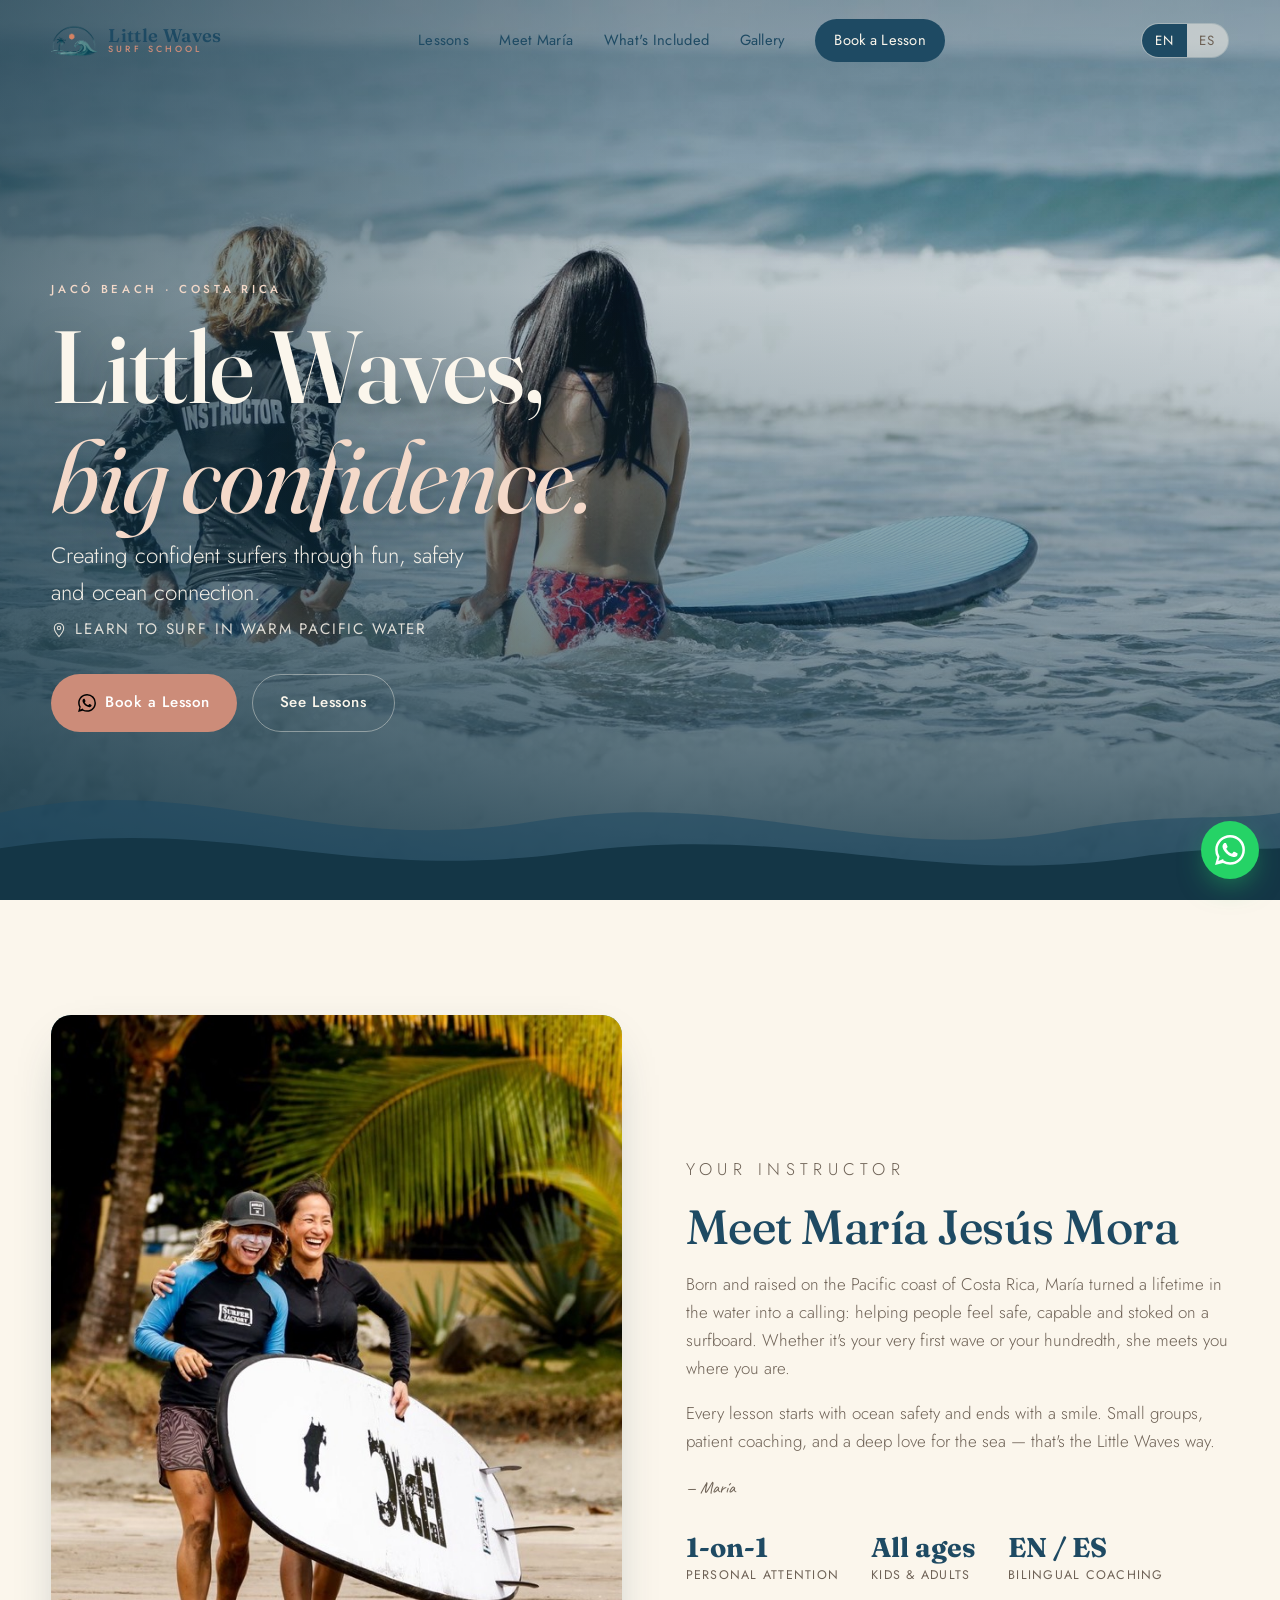
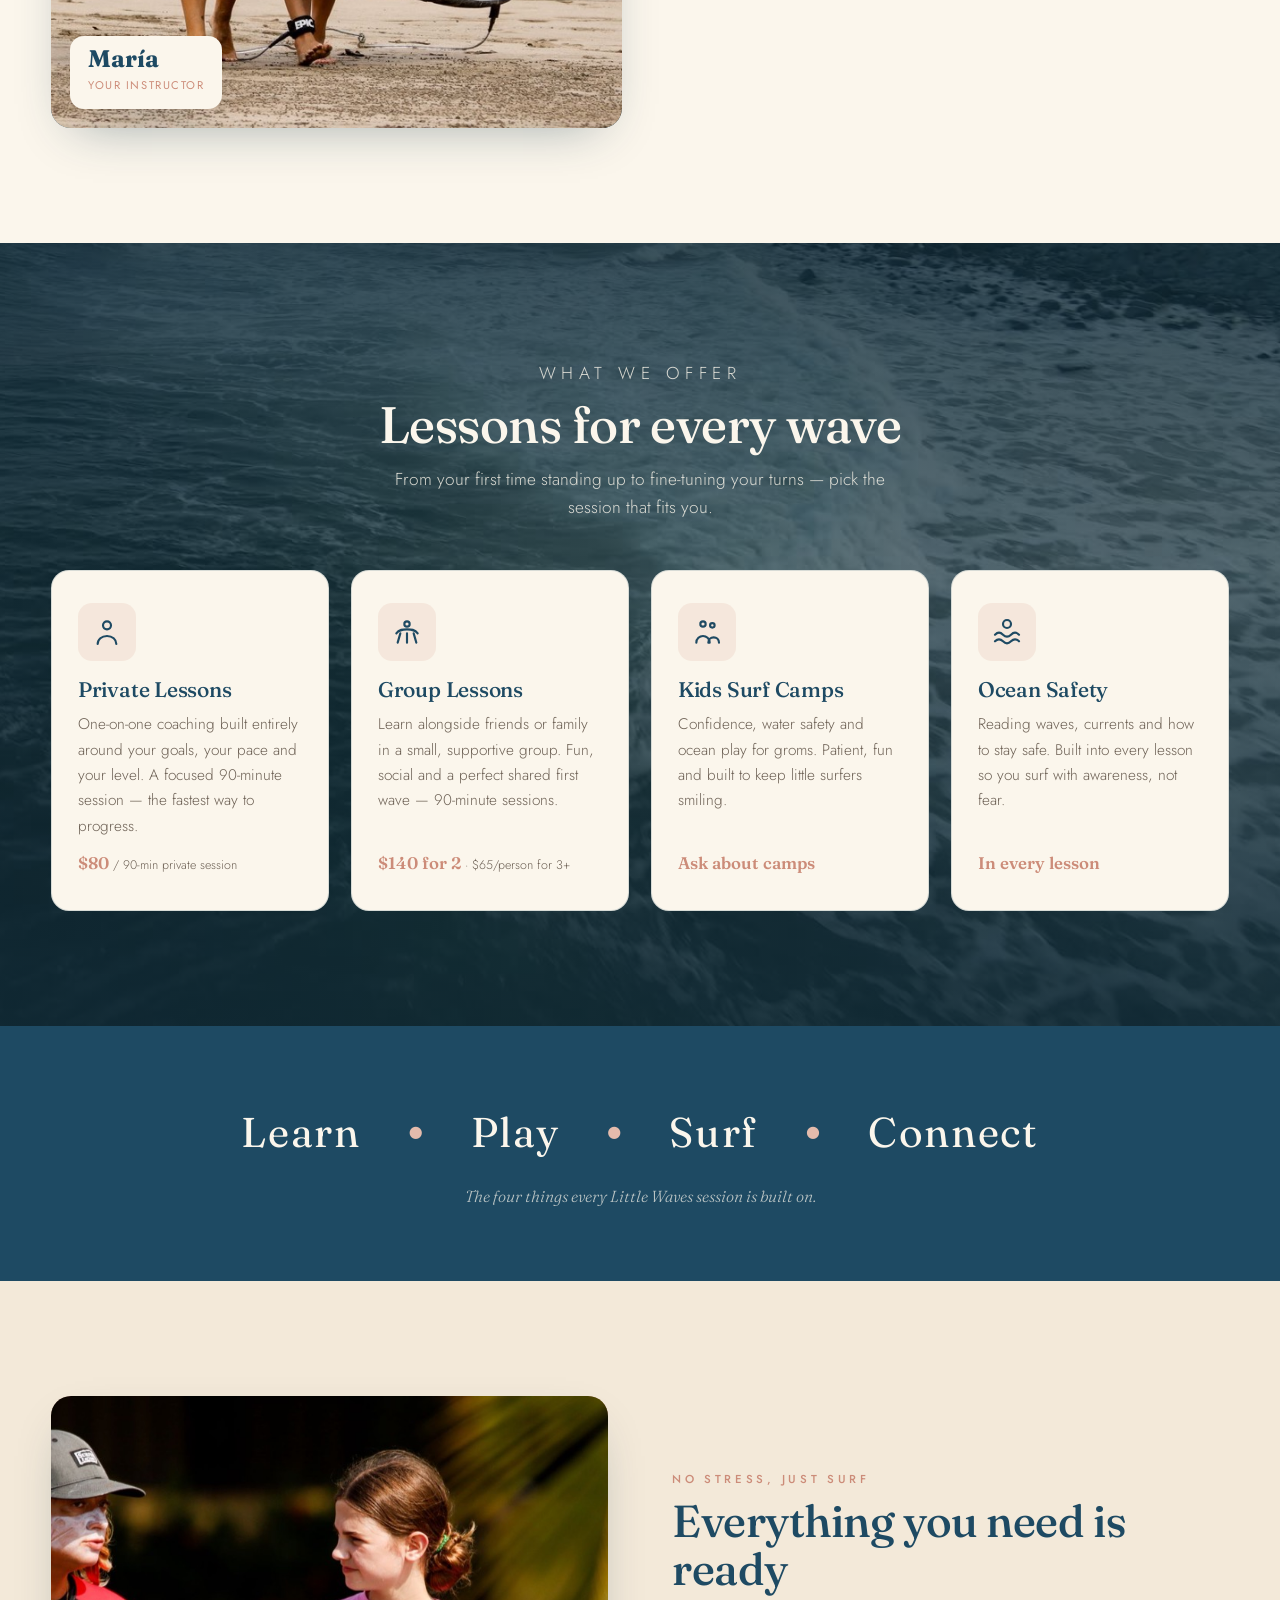
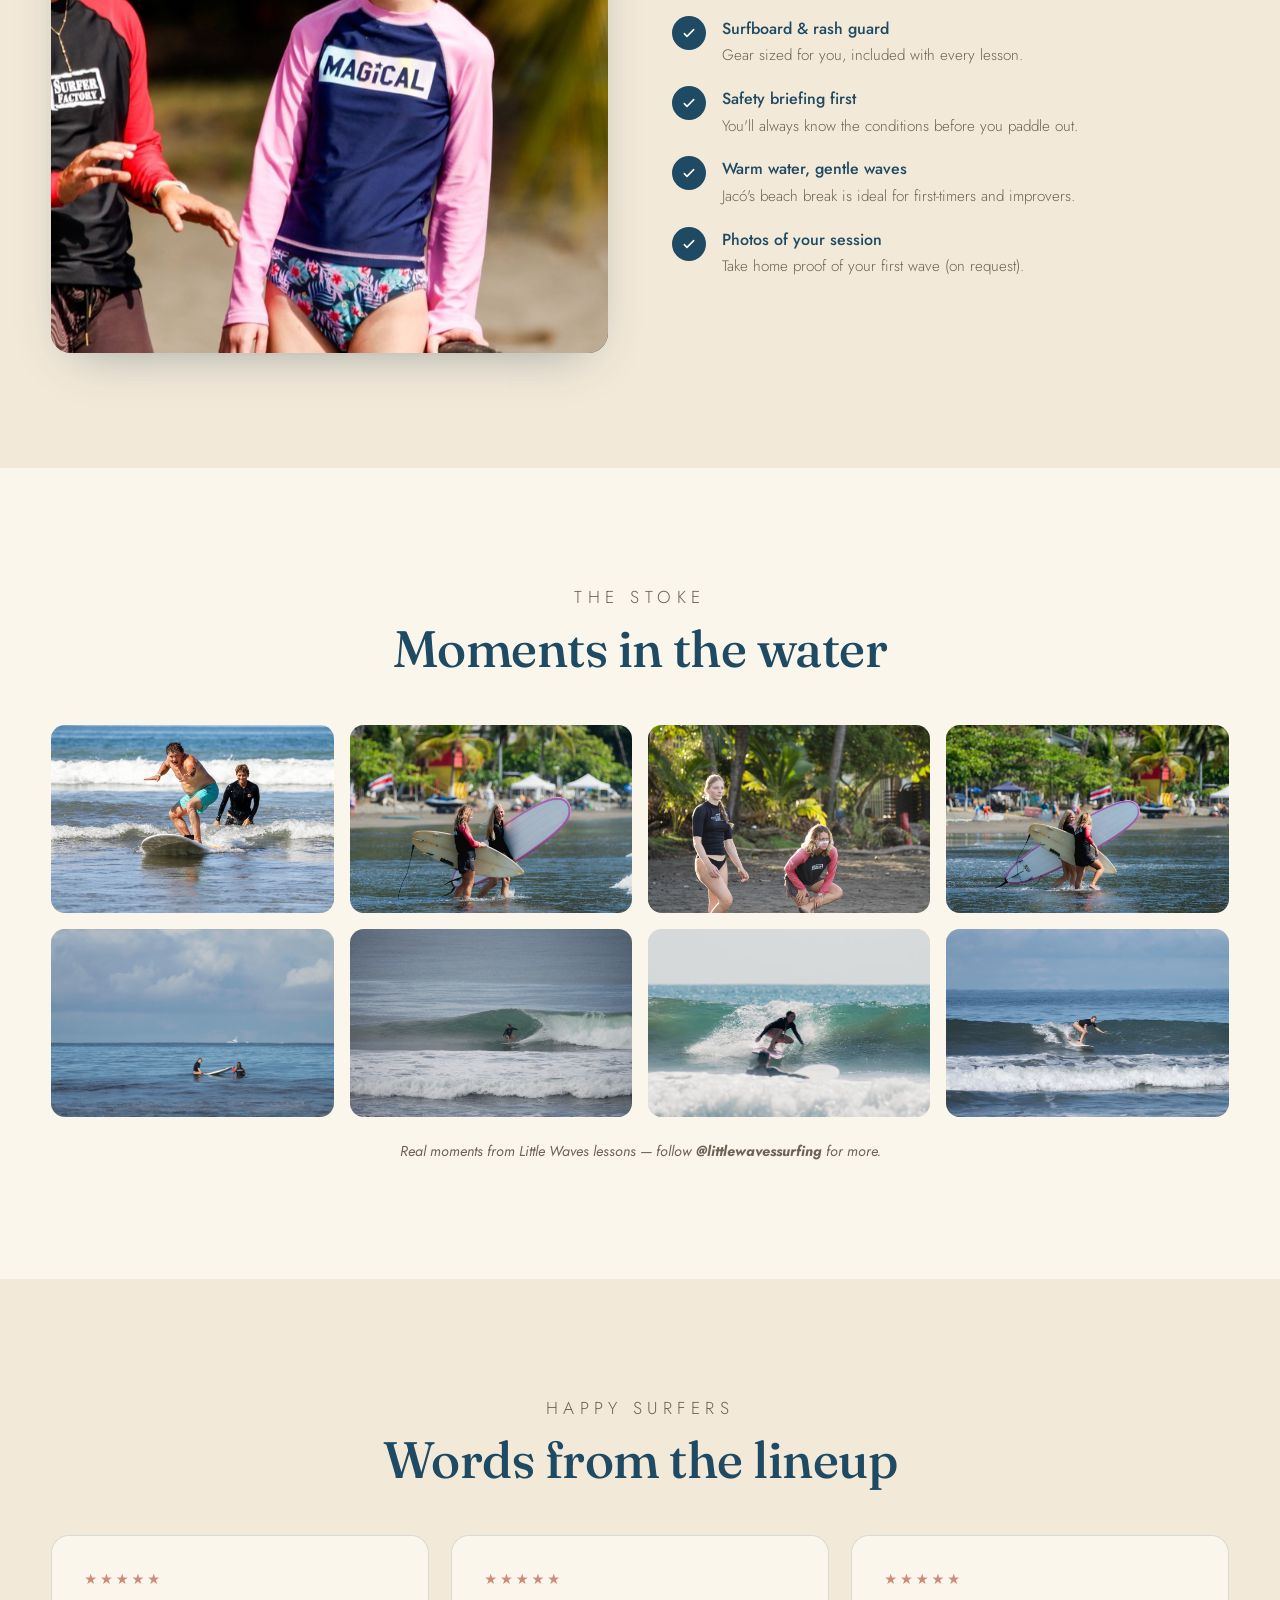
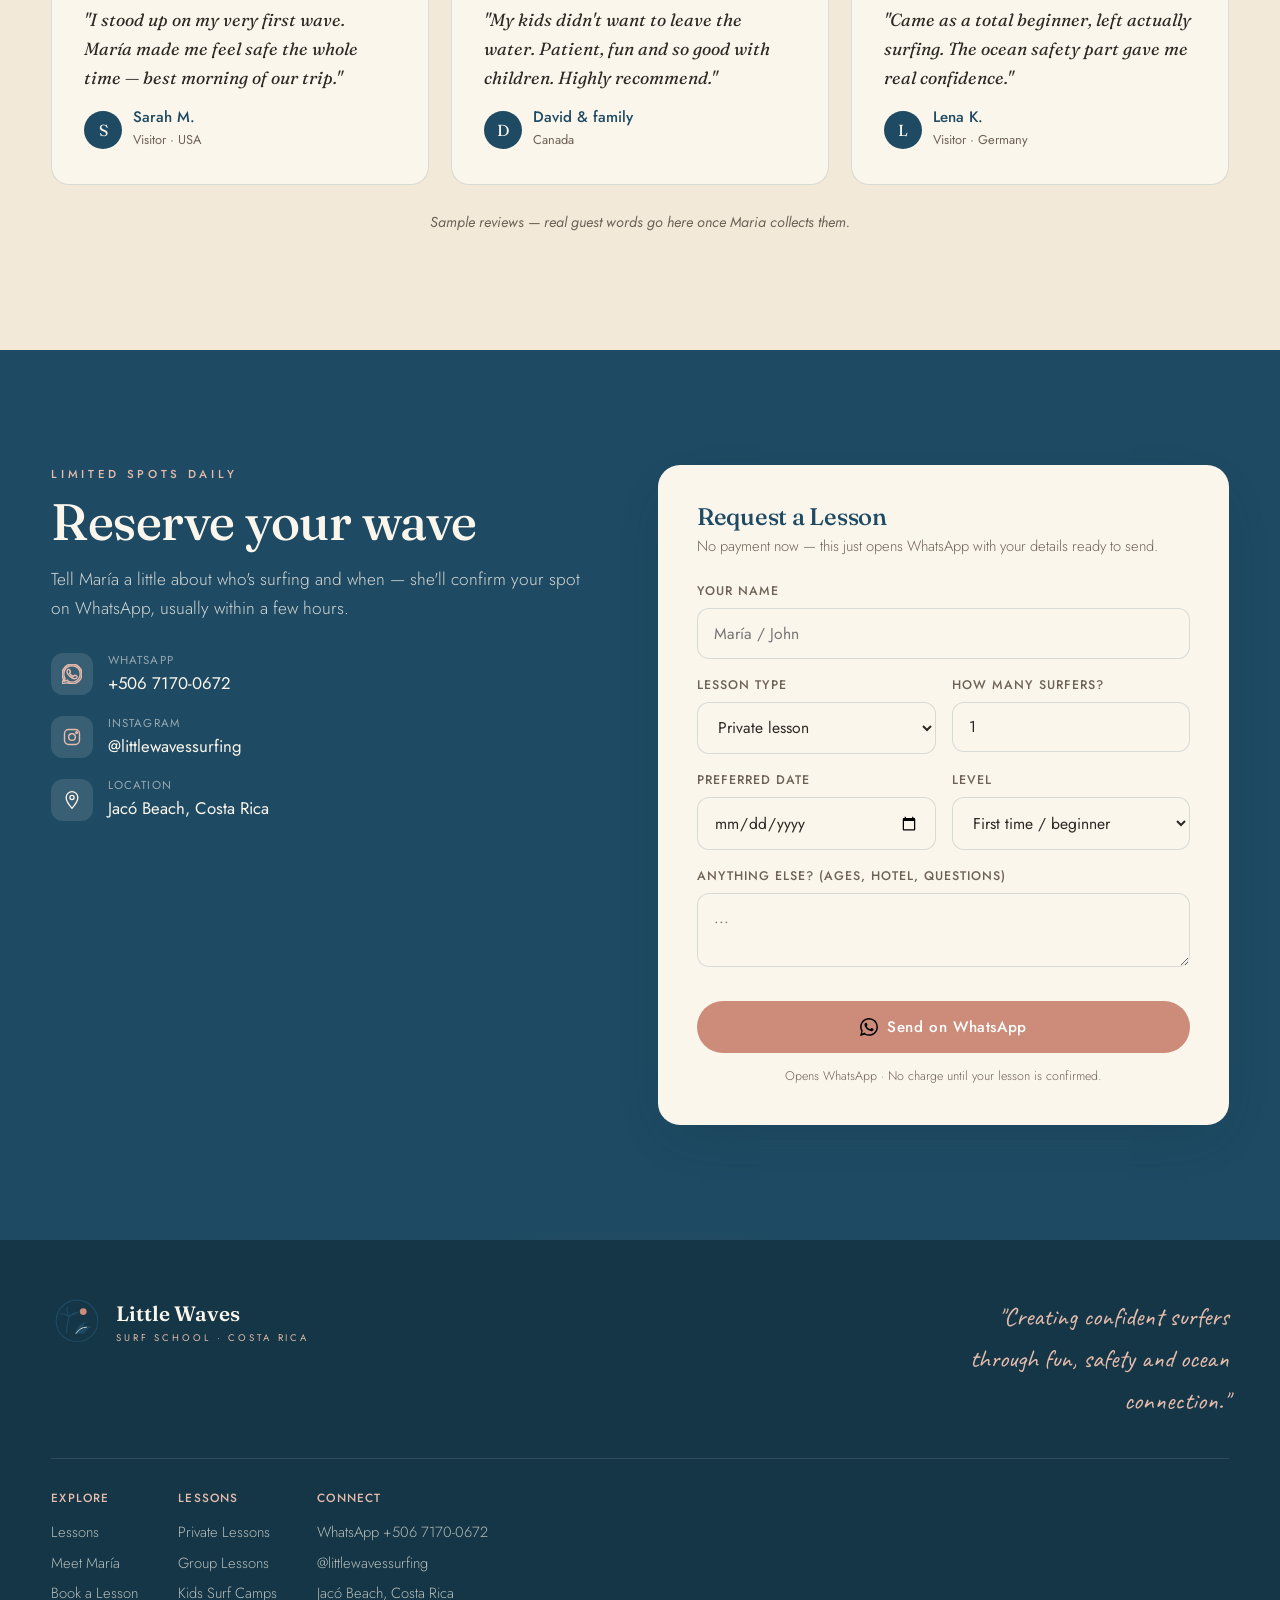
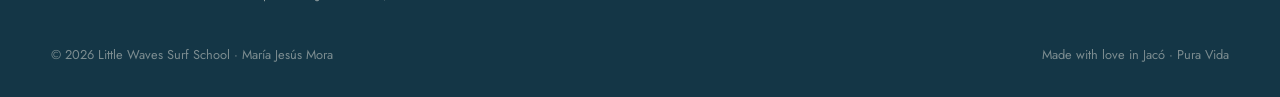
==== index.html @ 7f0652aa "Little Waves Surf School — bilingual site Single-page EN/ES site for Maria's surf school in Jaco Bea" ====
<!DOCTYPE html>
<html lang="en">
<head>
<meta charset="UTF-8" />
<meta name="viewport" content="width=device-width, initial-scale=1.0" />
<title>Little Waves Surf School — Jacó Beach, Costa Rica</title>
<link rel="icon" type="image/png" href="img/logo-mark-180.png" />
<link rel="apple-touch-icon" href="img/logo-mark-180.png" />
<meta name="description" content="Learn to surf in Jacó Beach, Costa Rica with Little Waves Surf School. Private lessons, group lessons and kids surf camps with instructor María Jesús Mora. Creating confident surfers through fun, safety and ocean connection." />
<meta property="og:title" content="Little Waves Surf School — Jacó Beach, Costa Rica" />
<meta property="og:description" content="Private lessons, group lessons & kids surf camps in Jacó Beach. Book your surf lesson with María." />
<meta property="og:type" content="website" />
<link rel="preconnect" href="https://fonts.googleapis.com" />
<link rel="preconnect" href="https://fonts.gstatic.com" crossorigin />
<link href="https://fonts.googleapis.com/css2?family=Fraunces:ital,opsz,wght@0,9..144,400;0,9..144,500;0,9..144,600;1,9..144,400&family=Jost:wght@300;400;500;600&family=Caveat:wght@500;600&display=swap" rel="stylesheet" />
<style>
  :root{
    --cream:#FBF6EC;
    --cream-2:#F3E9D9;
    --cream-3:#EADFCB;
    --navy:#1E4A63;
    --navy-deep:#143646;
    --rose:#CC8C79;
    --rose-soft:#E4BBAC;
    --ink:#2C2925;
    --muted:#6E6256;
    --line:rgba(30,74,99,.16);
    --shadow:0 18px 50px -24px rgba(20,54,70,.45);
    --serif:"Fraunces",Georgia,serif;
    --sans:"Jost",system-ui,sans-serif;
    --script:"Caveat",cursive;
  }
  *{box-sizing:border-box;margin:0;padding:0}
  html{scroll-behavior:smooth}
  body{
    font-family:var(--sans);
    color:var(--ink);
    background:var(--cream);
    line-height:1.65;
    -webkit-font-smoothing:antialiased;
    overflow-x:hidden;
  }
  h1,h2,h3{font-family:var(--serif);font-weight:500;line-height:1.08;letter-spacing:-.01em}
  a{color:inherit;text-decoration:none}
  img{max-width:100%;display:block}
  .wrap{width:min(1180px,92vw);margin-inline:auto}
  .script{font-family:var(--script);color:var(--rose);font-size:1.4em;line-height:1}
  .eyebrow{
    font-family:var(--sans);font-weight:500;letter-spacing:.32em;text-transform:uppercase;
    font-size:.72rem;color:var(--rose);
  }

  /* ---------- Buttons ---------- */
  .btn{
    display:inline-flex;align-items:center;gap:.55rem;
    font-family:var(--sans);font-weight:500;letter-spacing:.04em;
    padding:.95rem 1.7rem;border-radius:999px;font-size:.95rem;
    transition:transform .25s ease, box-shadow .25s ease, background .25s ease;
    cursor:pointer;border:none;white-space:nowrap;
  }
  .btn-primary{background:var(--navy);color:var(--cream)}
  .btn-primary:hover{transform:translateY(-2px);box-shadow:var(--shadow);background:var(--navy-deep)}
  .btn-rose{background:var(--rose);color:#fff}
  .btn-rose:hover{transform:translateY(-2px);box-shadow:var(--shadow)}
  .btn-ghost{background:transparent;color:var(--navy);border:1.5px solid var(--line)}
  .btn-ghost:hover{border-color:var(--navy);background:rgba(30,74,99,.05)}
  .btn svg{width:18px;height:18px}

  /* ---------- Nav ---------- */
  header.nav{
    position:fixed;inset:0 0 auto 0;z-index:60;
    transition:background .3s ease, box-shadow .3s ease, padding .3s ease;
    padding:1.1rem 0;
  }
  header.nav.scrolled{
    background:rgba(251,246,236,.92);backdrop-filter:blur(12px);
    box-shadow:0 1px 0 var(--line);padding:.65rem 0;
  }
  .nav-inner{display:flex;align-items:center;justify-content:space-between;gap:1.5rem}
  .brand{display:flex;align-items:center;gap:.7rem}
  .brand .logo{width:46px;height:46px;flex:none;object-fit:contain}
  .brand-text{display:flex;flex-direction:column;line-height:1}
  .brand-text .a{font-family:var(--serif);font-weight:600;font-size:1.15rem;letter-spacing:.02em;color:var(--navy)}
  .brand-text .b{font-family:var(--sans);font-weight:500;letter-spacing:.34em;text-transform:uppercase;font-size:.56rem;color:var(--rose)}
  .nav.scrolled .brand-text .a,.nav.scrolled .nav-links a{color:var(--navy)}
  .nav-links{display:flex;align-items:center;gap:1.9rem}
  .nav-links a{font-weight:400;font-size:.92rem;letter-spacing:.02em;color:var(--navy);position:relative;transition:color .2s}
  .nav-links a::after{content:"";position:absolute;left:0;bottom:-5px;height:1.5px;width:0;background:var(--rose);transition:width .25s}
  .nav-links a:hover::after{width:100%}
  .nav-links a.btn-primary,.nav.scrolled .nav-links a.btn-primary{color:var(--cream)}
  .nav-links a.btn::after{display:none}
  .nav-right{display:flex;align-items:center;gap:1rem}
  .lang{
    display:flex;border:1.5px solid var(--line);border-radius:999px;overflow:hidden;font-size:.78rem;
    font-weight:500;background:rgba(251,246,236,.5);
  }
  .lang button{border:none;background:transparent;padding:.42rem .8rem;cursor:pointer;color:var(--muted);font-family:var(--sans);letter-spacing:.06em;transition:.2s}
  .lang button.active{background:var(--navy);color:var(--cream)}
  .burger{display:none;flex-direction:column;gap:5px;background:none;border:none;cursor:pointer;padding:.4rem}
  .burger span{width:24px;height:2px;background:var(--navy);border-radius:2px;transition:.3s}

  /* ---------- Hero ---------- */
  .hero{position:relative;min-height:100svh;display:flex;align-items:center;overflow:hidden;isolation:isolate}
  .hero-bg{position:absolute;inset:0;z-index:-2}
  .hero-bg .sky{position:absolute;inset:0;background:
      radial-gradient(120% 80% at 75% 8%, #F4D9C9 0%, rgba(244,217,201,0) 42%),
      linear-gradient(178deg,#bfe0e6 0%,#7fb8c4 34%,#3e7e94 64%,#1e4a63 100%);}
  .hero-bg .sun{position:absolute;top:14%;right:18%;width:120px;height:120px;border-radius:50%;
      background:radial-gradient(circle,#F6E2C8 0%,#EBC6A0 55%,rgba(235,198,160,0) 72%);filter:blur(2px)}
  .hero-waves{position:absolute;left:0;right:0;bottom:-2px;z-index:-1}
  .hero-waves svg{width:100%;height:auto;display:block}
  .hero-grain{position:absolute;inset:0;z-index:-1;opacity:.5;mix-blend-mode:soft-light;
      background-image:url("data:image/svg+xml,%3Csvg xmlns='http://www.w3.org/2000/svg' width='160' height='160'%3E%3Cfilter id='n'%3E%3CfeTurbulence type='fractalNoise' baseFrequency='.8' numOctaves='2'/%3E%3C/filter%3E%3Crect width='100%25' height='100%25' filter='url(%23n)'/%3E%3C/svg%3E");}
  .hero-photo{position:absolute;inset:0;width:100%;height:100%;object-fit:cover;object-position:center 40%}
  .hero-overlay{position:absolute;inset:0;background:
      linear-gradient(180deg,rgba(20,54,70,.42) 0%,rgba(20,54,70,.18) 32%,rgba(20,54,70,.5) 72%,rgba(20,54,70,.86) 100%),
      linear-gradient(90deg,rgba(20,54,70,.62) 0%,rgba(20,54,70,.12) 52%,rgba(20,54,70,0) 100%);}
  .about-photo img,.incl-photo img{position:absolute;inset:0;width:100%;height:100%;object-fit:cover}
  .about-photo img{object-position:center 28%}
  .gal-grid .tile img{position:absolute;inset:0;width:100%;height:100%;object-fit:cover}
  .hero-inner{padding-top:7rem}
  .hero .eyebrow{color:#F4D9C9}
  .hero h1{
    color:var(--cream);font-size:clamp(3rem,8.5vw,6.4rem);margin:.7rem 0 .3rem;font-weight:500;
    text-shadow:0 14px 40px rgba(10,30,40,.35);
  }
  .hero h1 .light{font-style:italic;font-weight:400;color:#F4D9C9}
  .hero .tagline{
    color:rgba(251,246,236,.95);font-size:clamp(1.05rem,2.2vw,1.4rem);max-width:34ch;
    font-weight:300;margin-bottom:.4rem;
  }
  .hero .loc{display:flex;align-items:center;gap:.5rem;color:rgba(251,246,236,.85);font-size:.95rem;letter-spacing:.12em;text-transform:uppercase;margin-bottom:2rem;font-weight:400}
  .hero .loc svg{width:16px;height:16px}
  .hero-cta{display:flex;flex-wrap:wrap;gap:.9rem}
  .hero .btn-ghost{color:var(--cream);border-color:rgba(251,246,236,.4)}
  .hero .btn-ghost:hover{border-color:var(--cream);background:rgba(251,246,236,.12)}

  /* ---------- Section frame ---------- */
  section{position:relative}
  .sec{padding:clamp(4.5rem,9vw,7.5rem) 0}
  .sec-head{max-width:60ch;margin-bottom:3rem}
  .sec-head.center{margin-inline:auto;text-align:center}
  .sec-head h2{font-size:clamp(2rem,4.6vw,3.2rem);margin:.6rem 0 .8rem;color:var(--navy)}
  .sec-head p{color:var(--muted);font-size:1.08rem;font-weight:300;max-width:52ch}
  .sec-head.center p{margin-inline:auto}

  /* ---------- About ---------- */
  .about{background:var(--cream)}
  .about-grid{display:grid;grid-template-columns:1.05fr 1fr;gap:clamp(2rem,5vw,4.5rem);align-items:center}
  .about-photo{
    position:relative;aspect-ratio:4/5;border-radius:20px;overflow:hidden;box-shadow:var(--shadow);
    background:linear-gradient(160deg,#7fb8c4,#1e4a63);
  }
  .about-photo .ph{position:absolute;inset:0;display:flex;flex-direction:column;align-items:center;justify-content:center;gap:.6rem;color:rgba(251,246,236,.85);text-align:center;padding:2rem}
  .about-photo .ph svg{width:54px;height:54px;opacity:.85}
  .about-photo .ph span{font-size:.82rem;letter-spacing:.1em;text-transform:uppercase}
  .about-photo .badge{
    position:absolute;left:1.2rem;bottom:1.2rem;background:var(--cream);color:var(--navy);
    border-radius:14px;padding:.7rem 1.1rem;box-shadow:var(--shadow);
  }
  .about-photo .badge b{font-family:var(--serif);font-size:1.5rem;display:block;line-height:1}
  .about-photo .badge small{font-size:.7rem;letter-spacing:.14em;text-transform:uppercase;color:var(--rose)}
  .about-body h2{font-size:clamp(2rem,4.6vw,3rem);color:var(--navy);margin:.5rem 0 1.1rem}
  .about-body p{color:var(--muted);margin-bottom:1.1rem;font-weight:300;font-size:1.06rem}
  .about-sign{font-family:var(--script);font-size:2rem;color:var(--rose);margin-top:.4rem}
  .about-meta{display:flex;gap:2rem;margin-top:2rem;flex-wrap:wrap}
  .about-meta div b{font-family:var(--serif);font-size:1.7rem;color:var(--navy);display:block;line-height:1}
  .about-meta div span{font-size:.78rem;letter-spacing:.1em;text-transform:uppercase;color:var(--muted)}

  /* ---------- Lessons ---------- */
  .lessons{position:relative;overflow:hidden;background:var(--navy-deep)}
  .lessons-video{position:absolute;inset:0;width:100%;height:100%;object-fit:cover;z-index:0}
  .lessons-overlay{position:absolute;inset:0;z-index:1;background:linear-gradient(180deg,rgba(16,42,55,.74) 0%,rgba(16,42,55,.55) 42%,rgba(16,42,55,.82) 100%)}
  .lessons .wrap{position:relative;z-index:2}
  .lessons .sec-head h2{color:var(--cream)}
  .lessons .sec-head p{color:rgba(251,246,236,.82)}
  .lessons .eyebrow{color:var(--rose-soft)}
  @media (prefers-reduced-motion: reduce){.lessons-video{display:none}}
  .cards{display:grid;grid-template-columns:repeat(4,1fr);gap:1.4rem}
  .card{
    background:var(--cream);border:1px solid var(--line);border-radius:18px;padding:2rem 1.6rem;
    display:flex;flex-direction:column;gap:.7rem;transition:transform .3s ease, box-shadow .3s ease, border-color .3s ease;
  }
  .card:hover{transform:translateY(-6px);box-shadow:var(--shadow);border-color:transparent}
  .card .ic{width:58px;height:58px;border-radius:14px;display:flex;align-items:center;justify-content:center;background:rgba(204,140,121,.14);margin-bottom:.4rem}
  .card .ic svg{width:32px;height:32px;stroke:var(--navy);fill:none;stroke-width:1.6;stroke-linecap:round;stroke-linejoin:round}
  .card h3{font-size:1.32rem;color:var(--navy)}
  .card p{color:var(--muted);font-size:.96rem;font-weight:300;flex:1}
  .card .price{font-family:var(--serif);color:var(--rose);font-size:1.05rem;font-weight:600}
  .card .price small{color:var(--muted);font-family:var(--sans);font-weight:300;font-size:.78rem}

  /* ---------- Values band ---------- */
  .values{background:var(--navy);color:var(--cream);text-align:center;padding:clamp(3rem,6vw,4.5rem) 0}
  .values .row{display:flex;align-items:center;justify-content:center;gap:clamp(1rem,4vw,3rem);flex-wrap:wrap}
  .values .row span{font-family:var(--serif);font-size:clamp(1.6rem,4vw,2.6rem);letter-spacing:.04em}
  .values .row b{color:var(--rose-soft);font-size:1rem}
  .values p{margin-top:1rem;color:rgba(251,246,236,.7);font-weight:300;font-style:italic;font-family:var(--serif)}

  /* ---------- Included ---------- */
  .included{background:var(--cream-2)}
  .incl-grid{display:grid;grid-template-columns:1fr 1fr;gap:clamp(2rem,5vw,4rem);align-items:center}
  .incl-list{list-style:none;display:grid;gap:1.1rem}
  .incl-list li{display:flex;gap:1rem;align-items:flex-start}
  .incl-list .tick{flex:none;width:34px;height:34px;border-radius:50%;background:var(--navy);display:flex;align-items:center;justify-content:center}
  .incl-list .tick svg{width:16px;height:16px;stroke:var(--cream);stroke-width:2.4;fill:none;stroke-linecap:round;stroke-linejoin:round}
  .incl-list b{color:var(--navy);font-weight:500;display:block}
  .incl-list span{color:var(--muted);font-size:.95rem;font-weight:300}
  .incl-photo{aspect-ratio:1/1;border-radius:20px;overflow:hidden;box-shadow:var(--shadow);
      background:linear-gradient(150deg,#E4BBAC,#CC8C79 60%,#1e4a63);position:relative}
  .incl-photo .ph{position:absolute;inset:0;display:flex;flex-direction:column;align-items:center;justify-content:center;gap:.5rem;color:rgba(255,255,255,.9);text-align:center;padding:2rem}
  .incl-photo .ph svg{width:48px;height:48px}
  .incl-photo .ph span{font-size:.8rem;letter-spacing:.1em;text-transform:uppercase}

  /* ---------- Gallery ---------- */
  .gallery{background:var(--cream)}
  .gal-grid{display:grid;grid-template-columns:repeat(4,1fr);gap:1rem}
  .gal-grid .tile{border-radius:14px;overflow:hidden;position:relative;aspect-ratio:3/2;background:var(--cream-3)}
  .gal-grid .tile.ph-slot{display:flex;flex-direction:column;align-items:center;justify-content:center;gap:.5rem;color:var(--navy);background:linear-gradient(150deg,#e9f0f1,#dde9eb);border:1.5px dashed rgba(30,74,99,.28)}
  .gal-grid .tile.ph-slot svg{width:30px;height:30px;stroke:var(--navy);fill:none;stroke-width:1.5;stroke-linecap:round;stroke-linejoin:round;opacity:.55}
  .gal-grid .tile.ph-slot span{font-size:.72rem;letter-spacing:.12em;text-transform:uppercase;opacity:.6}
  .gal-note{text-align:center;color:var(--muted);font-size:.9rem;margin-top:1.4rem;font-style:italic}

  /* ---------- Testimonials ---------- */
  .testi{background:var(--cream-2)}
  .testi-grid{display:grid;grid-template-columns:repeat(3,1fr);gap:1.4rem}
  .quote{background:var(--cream);border-radius:18px;padding:2rem;border:1px solid var(--line)}
  .quote .stars{color:var(--rose);letter-spacing:.2em;margin-bottom:.8rem;font-size:.9rem}
  .quote p{font-family:var(--serif);font-style:italic;color:var(--ink);font-size:1.1rem;margin-bottom:1rem}
  .quote .who{display:flex;align-items:center;gap:.7rem}
  .quote .av{width:38px;height:38px;border-radius:50%;background:var(--navy);color:var(--cream);display:flex;align-items:center;justify-content:center;font-family:var(--serif);font-size:1rem}
  .quote .who b{color:var(--navy);font-weight:500;font-size:.95rem;display:block;line-height:1.2}
  .quote .who span{color:var(--muted);font-size:.8rem}

  /* ---------- Booking ---------- */
  .book{background:var(--navy);color:var(--cream);position:relative;overflow:hidden}
  .book::before{content:"";position:absolute;inset:auto -10% -40% -10%;height:60%;
      background:radial-gradient(60% 100% at 50% 100%,rgba(204,140,121,.35),transparent 70%)}
  .book-grid{display:grid;grid-template-columns:1fr 1.05fr;gap:clamp(2rem,5vw,4.5rem);align-items:start;position:relative}
  .book .eyebrow{color:var(--rose-soft)}
  .book h2{color:var(--cream);font-size:clamp(2rem,4.6vw,3.2rem);margin:.6rem 0 1rem}
  .book-lead{color:rgba(251,246,236,.82);font-weight:300;margin-bottom:1.8rem;font-size:1.08rem}
  .book-contact{display:grid;gap:1rem;margin-top:.5rem}
  .book-contact a{display:flex;align-items:center;gap:.9rem;color:var(--cream);font-size:1.05rem}
  .book-contact a .ci{width:42px;height:42px;border-radius:12px;background:rgba(251,246,236,.12);display:flex;align-items:center;justify-content:center;flex:none}
  .book-contact a .ci svg{width:20px;height:20px;stroke:var(--rose-soft);fill:none;stroke-width:1.7;stroke-linecap:round;stroke-linejoin:round}
  .book-contact a small{display:block;color:rgba(251,246,236,.55);font-size:.72rem;letter-spacing:.1em;text-transform:uppercase}
  .form{background:var(--cream);border-radius:22px;padding:clamp(1.6rem,3vw,2.4rem);box-shadow:var(--shadow)}
  .form h3{color:var(--navy);font-size:1.5rem;margin-bottom:.3rem}
  .form .sub{color:var(--muted);font-size:.92rem;margin-bottom:1.4rem;font-weight:300}
  .field{margin-bottom:1rem}
  .field label{display:block;font-size:.78rem;letter-spacing:.08em;text-transform:uppercase;color:var(--muted);margin-bottom:.4rem;font-weight:500}
  .field input,.field select,.field textarea{
    width:100%;padding:.8rem 1rem;border:1.5px solid var(--line);border-radius:12px;
    font-family:var(--sans);font-size:.98rem;color:var(--ink);background:var(--cream);transition:border-color .2s, box-shadow .2s;
  }
  .field input:focus,.field select:focus,.field textarea:focus{outline:none;border-color:var(--navy);box-shadow:0 0 0 3px rgba(30,74,99,.1)}
  .field textarea{resize:vertical;min-height:74px}
  .two{display:grid;grid-template-columns:1fr 1fr;gap:1rem}
  .form .btn-rose{width:100%;justify-content:center;margin-top:.6rem}
  .form-note{font-size:.78rem;color:var(--muted);text-align:center;margin-top:.8rem;font-weight:300}

  /* ---------- Footer ---------- */
  footer{background:var(--navy-deep);color:rgba(251,246,236,.7);padding:3.5rem 0 2rem}
  .foot-top{display:flex;justify-content:space-between;gap:2rem;flex-wrap:wrap;align-items:flex-start;padding-bottom:2.2rem;border-bottom:1px solid rgba(251,246,236,.12)}
  .foot-brand{display:flex;align-items:center;gap:.8rem}
  .foot-brand .logo{width:52px;height:52px}
  .foot-brand .a{font-family:var(--serif);font-size:1.3rem;color:var(--cream);font-weight:600}
  .foot-brand .b{font-family:var(--sans);letter-spacing:.3em;text-transform:uppercase;font-size:.6rem;color:var(--rose-soft)}
  .foot-quote{font-family:var(--script);color:var(--rose-soft);font-size:1.6rem;max-width:24ch;text-align:right}
  .foot-links{display:flex;gap:2.5rem;flex-wrap:wrap;padding-top:1.8rem}
  .foot-col h4{font-family:var(--sans);font-weight:500;letter-spacing:.1em;text-transform:uppercase;font-size:.74rem;color:var(--rose-soft);margin-bottom:.8rem}
  .foot-col a,.foot-col p{display:block;color:rgba(251,246,236,.7);font-size:.92rem;font-weight:300;margin-bottom:.4rem;transition:color .2s}
  .foot-col a:hover{color:var(--cream)}
  .foot-bottom{display:flex;justify-content:space-between;gap:1rem;flex-wrap:wrap;margin-top:2rem;font-size:.8rem;color:rgba(251,246,236,.45)}

  /* floating WhatsApp */
  .wa-float{position:fixed;right:1.3rem;bottom:1.3rem;z-index:70;width:58px;height:58px;border-radius:50%;
      background:#25D366;display:flex;align-items:center;justify-content:center;box-shadow:0 10px 30px -8px rgba(37,211,102,.6);
      transition:transform .25s}
  .wa-float:hover{transform:scale(1.08)}
  .wa-float svg{width:30px;height:30px;fill:#fff}

  /* reveal */
  .reveal{opacity:0;transform:translateY(26px);transition:opacity .7s ease, transform .7s ease}
  .reveal.in{opacity:1;transform:none}

  /* i18n — hide the inactive language, keep each element's natural display */
  html[lang="en"] [data-es]{display:none !important}
  html[lang="es"] [data-en]{display:none !important}

  /* ---------- Responsive ---------- */
  @media(max-width:900px){
    .nav-links{
      position:fixed;inset:0 0 0 auto;width:min(78vw,320px);background:var(--cream);
      flex-direction:column;justify-content:center;gap:1.8rem;padding:2rem;
      transform:translateX(100%);transition:transform .35s ease;box-shadow:var(--shadow);
    }
    .nav-links.open{transform:none}
    .nav-links a{font-size:1.2rem}
    .burger{display:flex}
    .about-grid,.incl-grid,.book-grid{grid-template-columns:1fr}
    .about-photo{aspect-ratio:4/3;max-width:480px}
    .cards{grid-template-columns:1fr 1fr}
    .testi-grid{grid-template-columns:1fr}
    .gal-grid{grid-template-columns:repeat(2,1fr)}
    .foot-quote{text-align:left}
  }
  @media(max-width:560px){
    .cards{grid-template-columns:1fr}
    .two{grid-template-columns:1fr}
    .hero-inner{padding-top:6rem}
  }
</style>
</head>
<body>

<!-- ============ LOGO (reusable inline) ============ -->
<svg width="0" height="0" style="position:absolute" aria-hidden="true">
  <symbol id="lw-logo" viewBox="0 0 100 100">
    <circle cx="50" cy="48" r="40" fill="none" stroke="#1E4A63" stroke-width="2.2"/>
    <circle cx="62" cy="30" r="6.5" fill="#CC8C79"/>
    <!-- palm -->
    <path d="M30 70 C31 56 33 46 35 40" stroke="#1E4A63" stroke-width="2.4" fill="none" stroke-linecap="round"/>
    <path d="M35 40 C28 34 22 33 17 35 M35 40 C30 31 30 25 32 21 M35 40 C41 33 47 31 52 32 M35 40 C40 35 45 34 49 35" stroke="#1E4A63" stroke-width="2.2" fill="none" stroke-linecap="round"/>
    <!-- wave -->
    <path d="M46 72 C50 60 58 50 70 50 C64 52 60 58 60 64 C66 58 74 57 80 60 C72 60 66 66 64 72 Z" fill="#1E4A63"/>
    <path d="M48 72 C54 64 60 60 68 60" stroke="#FBF6EC" stroke-width="1.6" fill="none" stroke-linecap="round"/>
  </symbol>

  <symbol id="ic-wa" viewBox="0 0 24 24"><path d="M.057 24l1.687-6.163a11.867 11.867 0 01-1.587-5.945C.16 5.335 5.495 0 12.05 0a11.817 11.817 0 018.413 3.488 11.824 11.824 0 013.48 8.414c-.003 6.557-5.338 11.892-11.893 11.892a11.9 11.9 0 01-5.688-1.448L.057 24zm6.597-3.807c1.676.995 3.276 1.591 5.392 1.592 5.448 0 9.886-4.434 9.889-9.885.002-5.462-4.415-9.89-9.881-9.892-5.452 0-9.887 4.434-9.889 9.884a9.86 9.86 0 001.51 5.26l-.999 3.648 3.978-1.515zm11.387-5.464c-.074-.124-.272-.198-.57-.347-.297-.149-1.758-.868-2.031-.967-.272-.099-.47-.149-.669.149-.198.297-.768.967-.941 1.165-.173.198-.347.223-.644.074-.297-.149-1.255-.462-2.39-1.475-.883-.788-1.48-1.761-1.653-2.059-.173-.297-.018-.458.13-.606.134-.133.297-.347.446-.521.151-.172.2-.296.3-.495.099-.198.05-.372-.025-.521-.075-.148-.669-1.611-.916-2.206-.242-.579-.487-.501-.669-.51l-.57-.01c-.198 0-.52.074-.792.372s-1.04 1.016-1.04 2.479 1.065 2.876 1.213 3.074c.149.198 2.095 3.2 5.076 4.487.709.306 1.263.489 1.694.626.712.226 1.36.194 1.872.118.571-.085 1.758-.719 2.006-1.413.247-.694.247-1.289.173-1.413z"/></symbol>

  <symbol id="ic-pin" viewBox="0 0 24 24"><path d="M12 2a7 7 0 00-7 7c0 5 7 13 7 13s7-8 7-13a7 7 0 00-7-7z" fill="none" stroke="currentColor" stroke-width="1.6"/><circle cx="12" cy="9" r="2.5" fill="none" stroke="currentColor" stroke-width="1.6"/></symbol>
</svg>

<!-- ============ NAV ============ -->
<header class="nav" id="nav">
  <div class="wrap nav-inner">
    <a href="#top" class="brand" aria-label="Little Waves Surf School">
      <img class="logo" src="img/logo-mark.png" alt="Little Waves Surf School logo" />
      <span class="brand-text"><span class="a">Little Waves</span><span class="b">Surf School</span></span>
    </a>
    <nav class="nav-links" id="navLinks">
      <a href="#lessons" data-en>Lessons</a><a href="#lessons" data-es>Clases</a>
      <a href="#about" data-en>Meet María</a><a href="#about" data-es>Conoce a María</a>
      <a href="#included" data-en>What's Included</a><a href="#included" data-es>Qué Incluye</a>
      <a href="#gallery" data-en>Gallery</a><a href="#gallery" data-es>Galería</a>
      <a href="#book" class="btn btn-primary" style="padding:.6rem 1.2rem" data-en>Book a Lesson</a>
      <a href="#book" class="btn btn-primary" style="padding:.6rem 1.2rem" data-es>Reservar</a>
    </nav>
    <div class="nav-right">
      <div class="lang" role="group" aria-label="Language">
        <button id="enBtn" class="active" onclick="setLang('en')">EN</button>
        <button id="esBtn" onclick="setLang('es')">ES</button>
      </div>
      <button class="burger" id="burger" aria-label="Menu"><span></span><span></span><span></span></button>
    </div>
  </div>
</header>

<a class="wa-float" id="waFloat" href="#" target="_blank" rel="noopener" aria-label="WhatsApp"><svg><use href="#ic-wa"/></svg></a>

<!-- ============ HERO ============ -->
<section class="hero" id="top">
  <div class="hero-bg">
    <img class="hero-photo" src="img/hero.jpg" alt="Surf lesson heading into the waves at Jacó Beach, Costa Rica" />
    <div class="hero-overlay"></div>
  </div>
  <div class="hero-waves">
    <svg viewBox="0 0 1440 220" preserveAspectRatio="none" xmlns="http://www.w3.org/2000/svg">
      <path d="M0 120 C220 70 360 170 600 130 C840 90 980 180 1200 140 C1320 118 1390 130 1440 120 L1440 220 L0 220 Z" fill="#1e4a63" opacity=".55"/>
      <path d="M0 160 C260 120 380 200 640 165 C900 130 1040 205 1280 170 C1360 158 1410 162 1440 160 L1440 220 L0 220 Z" fill="#143646"/>
    </svg>
  </div>
  <div class="wrap hero-inner">
    <p class="eyebrow" data-en>Jacó Beach · Costa Rica</p>
    <p class="eyebrow" data-es>Playa Jacó · Costa Rica</p>
    <h1 data-en>Little Waves,<br><span class="light">big confidence.</span></h1>
    <h1 data-es>Pequeñas olas,<br><span class="light">gran confianza.</span></h1>
    <p class="tagline" data-en>Creating confident surfers through fun, safety and ocean connection.</p>
    <p class="tagline" data-es>Creamos surfistas seguros a través de la diversión, la seguridad y la conexión con el mar.</p>
    <p class="loc"><svg><use href="#ic-pin"/></svg><span data-en>Learn to surf in warm Pacific water</span><span data-es>Aprende a surfear en aguas cálidas del Pacífico</span></p>
    <div class="hero-cta">
      <a href="#book" class="btn btn-rose"><svg><use href="#ic-wa"/></svg><span data-en>Book a Lesson</span><span data-es>Reservar Clase</span></a>
      <a href="#lessons" class="btn btn-ghost"><span data-en>See Lessons</span><span data-es>Ver Clases</span></a>
    </div>
  </div>
</section>

<!-- ============ ABOUT ============ -->
<section class="sec about" id="about">
  <div class="wrap about-grid">
    <div class="about-photo reveal">
      <img src="img/maria.jpg" alt="María Jesús Mora, surf instructor at Little Waves Surf School" />
      <div class="badge"><b>María</b><small data-en>Your instructor</small><small data-es>Tu instructora</small></div>
    </div>
    <div class="about-body reveal">
      <p class="eyebrow" data-en>Your Instructor</p>
      <p class="eyebrow" data-es>Tu Instructora</p>
      <h2 data-en>Meet María Jesús Mora</h2>
      <h2 data-es>Conoce a María Jesús Mora</h2>
      <p data-en>Born and raised on the Pacific coast of Costa Rica, María turned a lifetime in the water into a calling: helping people feel safe, capable and stoked on a surfboard. Whether it's your very first wave or your hundredth, she meets you where you are.</p>
      <p data-es>Nacida y criada en la costa pacífica de Costa Rica, María convirtió toda una vida en el mar en su vocación: ayudar a las personas a sentirse seguras, capaces y felices sobre una tabla. Ya sea tu primera ola o la número cien, ella te acompaña a tu ritmo.</p>
      <p data-en>Every lesson starts with ocean safety and ends with a smile. Small groups, patient coaching, and a deep love for the sea — that's the Little Waves way.</p>
      <p data-es>Cada clase empieza con seguridad en el mar y termina con una sonrisa. Grupos pequeños, enseñanza paciente y un profundo amor por el océano: así es el estilo Little Waves.</p>
      <p class="about-sign">— María</p>
      <div class="about-meta">
        <div><b>1-on-1</b><span data-en>Personal attention</span><span data-es>Atención personal</span></div>
        <div><b>All ages</b><span data-en>Kids & adults</span><span data-es>Niños y adultos</span></div>
        <div><b>EN / ES</b><span data-en>Bilingual coaching</span><span data-es>Clases bilingües</span></div>
      </div>
    </div>
  </div>
</section>

<!-- ============ LESSONS ============ -->
<section class="sec lessons" id="lessons">
  <video class="lessons-video" autoplay muted loop playsinline preload="metadata" poster="img/lessons-wave-poster.jpg">
    <source src="img/lessons-wave.mp4" type="video/mp4" />
  </video>
  <div class="lessons-overlay"></div>
  <div class="wrap">
    <div class="sec-head center reveal">
      <p class="eyebrow" data-en>What We Offer</p>
      <p class="eyebrow" data-es>Lo Que Ofrecemos</p>
      <h2 data-en>Lessons for every wave</h2>
      <h2 data-es>Clases para cada ola</h2>
      <p data-en>From your first time standing up to fine-tuning your turns — pick the session that fits you.</p>
      <p data-es>Desde tu primera vez de pie hasta perfeccionar tus giros: elige la sesión perfecta para ti.</p>
    </div>
    <div class="cards">
      <div class="card reveal">
        <div class="ic"><svg viewBox="0 0 24 24"><circle cx="12" cy="7" r="3"/><path d="M5 21c0-3.5 3-6 7-6s7 2.5 7 6"/></svg></div>
        <h3 data-en>Private Lessons</h3><h3 data-es>Clases Privadas</h3>
        <p data-en>One-on-one coaching built entirely around your goals, your pace and your level. A focused 90-minute session — the fastest way to progress.</p>
        <p data-es>Clases individuales diseñadas según tus metas, tu ritmo y tu nivel. Una sesión enfocada de 90 minutos — la forma más rápida de avanzar.</p>
        <span class="price" data-en>$80 <small>/ 90-min private session</small></span>
        <span class="price" data-es>$80 <small>/ sesión privada de 90 min</small></span>
      </div>
      <div class="card reveal">
        <div class="ic"><svg viewBox="0 0 24 24"><path d="M7 13l-2 7M17 13l2 7M12 13v7"/><path d="M4 13c2-3 5-3 8-3s6 0 8 3"/><circle cx="12" cy="6" r="2"/></svg></div>
        <h3 data-en>Group Lessons</h3><h3 data-es>Clases Grupales</h3>
        <p data-en>Learn alongside friends or family in a small, supportive group. Fun, social and a perfect shared first wave — 90-minute sessions.</p>
        <p data-es>Aprende junto a amigos o familia en un grupo pequeño y acogedor. Divertido, social y la primera ola perfecta para compartir — sesiones de 90 minutos.</p>
        <span class="price" data-en>$140 for 2 <small>· $65/person for 3+</small></span>
        <span class="price" data-es>$140 por 2 <small>· $65/persona para 3+</small></span>
      </div>
      <div class="card reveal">
        <div class="ic"><svg viewBox="0 0 24 24"><circle cx="9" cy="6" r="2"/><circle cx="16" cy="7" r="1.7"/><path d="M4 20c0-3 2.5-5 5-5s5 2 5 5M13 20c0-2.3 1.8-4 4-4s4 1.7 4 4"/></svg></div>
        <h3 data-en>Kids Surf Camps</h3><h3 data-es>Campamentos Infantiles</h3>
        <p data-en>Confidence, water safety and ocean play for groms. Patient, fun and built to keep little surfers smiling.</p>
        <p data-es>Confianza, seguridad y juego en el mar para los pequeños. Paciente, divertido y pensado para que sonrían.</p>
        <span class="price" data-en>Ask about camps</span>
        <span class="price" data-es>Pregunta por campamentos</span>
      </div>
      <div class="card reveal">
        <div class="ic"><svg viewBox="0 0 24 24"><path d="M3 14c2-2 4-2 6 0s4 2 6 0 4-2 6 0"/><path d="M3 19c2-2 4-2 6 0s4 2 6 0 4-2 6 0"/><circle cx="12" cy="6" r="3"/></svg></div>
        <h3 data-en>Ocean Safety</h3><h3 data-es>Seguridad en el Mar</h3>
        <p data-en>Reading waves, currents and how to stay safe. Built into every lesson so you surf with awareness, not fear.</p>
        <p data-es>Leer las olas, las corrientes y cómo mantenerte a salvo. Incluido en cada clase para que surfees con conciencia, no con miedo.</p>
        <span class="price" data-en>In every lesson</span>
        <span class="price" data-es>En cada clase</span>
      </div>
    </div>
  </div>
</section>

<!-- ============ VALUES BAND ============ -->
<section class="values">
  <div class="wrap">
    <div class="row">
      <span data-en>Learn</span><span data-es>Aprende</span><b>●</b>
      <span data-en>Play</span><span data-es>Juega</span><b>●</b>
      <span data-en>Surf</span><span data-es>Surfea</span><b>●</b>
      <span data-en>Connect</span><span data-es>Conecta</span>
    </div>
    <p data-en>The four things every Little Waves session is built on.</p>
    <p data-es>Los cuatro pilares de cada sesión de Little Waves.</p>
  </div>
</section>

<!-- ============ INCLUDED ============ -->
<section class="sec included" id="included">
  <div class="wrap incl-grid">
    <div class="incl-photo reveal">
      <img src="img/teaching.jpg" alt="María coaching a young surfer on the beach in Jacó" />
    </div>
    <div class="incl-body reveal">
      <p class="eyebrow" data-en>No Stress, Just Surf</p>
      <p class="eyebrow" data-es>Sin Estrés, Solo Surf</p>
      <h2 style="color:var(--navy);font-size:clamp(1.9rem,4.4vw,2.8rem);margin:.5rem 0 1.4rem" data-en>Everything you need is ready</h2>
      <h2 style="color:var(--navy);font-size:clamp(1.9rem,4.4vw,2.8rem);margin:.5rem 0 1.4rem" data-es>Todo lo que necesitas, listo</h2>
      <ul class="incl-list">
        <li><span class="tick"><svg viewBox="0 0 24 24"><path d="M5 13l4 4L19 7"/></svg></span><div><b data-en>Surfboard & rash guard</b><b data-es>Tabla y licra</b><span data-en>Gear sized for you, included with every lesson.</span><span data-es>Equipo a tu medida, incluido en cada clase.</span></div></li>
        <li><span class="tick"><svg viewBox="0 0 24 24"><path d="M5 13l4 4L19 7"/></svg></span><div><b data-en>Safety briefing first</b><b data-es>Charla de seguridad primero</b><span data-en>You'll always know the conditions before you paddle out.</span><span data-es>Siempre conocerás las condiciones antes de entrar.</span></div></li>
        <li><span class="tick"><svg viewBox="0 0 24 24"><path d="M5 13l4 4L19 7"/></svg></span><div><b data-en>Warm water, gentle waves</b><b data-es>Agua cálida, olas suaves</b><span data-en>Jacó's beach break is ideal for first-timers and improvers.</span><span data-es>El beach break de Jacó es ideal para principiantes y para mejorar.</span></div></li>
        <li><span class="tick"><svg viewBox="0 0 24 24"><path d="M5 13l4 4L19 7"/></svg></span><div><b data-en>Photos of your session</b><b data-es>Fotos de tu sesión</b><span data-en>Take home proof of your first wave (on request).</span><span data-es>Llévate la prueba de tu primera ola (a pedido).</span></div></li>
      </ul>
    </div>
  </div>
</section>

<!-- ============ GALLERY ============ -->
<section class="sec gallery" id="gallery">
  <div class="wrap">
    <div class="sec-head center reveal">
      <p class="eyebrow" data-en>The Stoke</p>
      <p class="eyebrow" data-es>La Vibra</p>
      <h2 data-en>Moments in the water</h2>
      <h2 data-es>Momentos en el agua</h2>
    </div>
    <div class="gal-grid reveal">
      <div class="tile"><img src="img/g1-ride.jpg" alt="Surfer riding a wave in Jacó" loading="lazy" /></div>
      <div class="tile"><img src="img/g2-walk.jpg" alt="Students carrying surfboards to the water" loading="lazy" /></div>
      <div class="tile"><img src="img/g3-beach.jpg" alt="Surf lesson practice on the beach" loading="lazy" /></div>
      <div class="tile"><img src="img/g4-water.jpg" alt="Walking into the surf with longboards" loading="lazy" /></div>
      <div class="tile"><img src="img/g5-ocean.jpg" alt="The Pacific lineup at Jacó Beach" loading="lazy" /></div>
      <div class="tile"><img src="img/g6.jpg" alt="Surfer riding a clean wave in Jacó" loading="lazy" /></div>
      <div class="tile"><img src="img/g7.jpg" alt="Surfer carving a turn off the wave" loading="lazy" /></div>
      <div class="tile"><img src="img/g8.jpg" alt="Riding down the line at Jacó Beach" loading="lazy" /></div>
    </div>
    <p class="gal-note" data-en>Real moments from Little Waves lessons — follow <strong>@littlewavessurfing</strong> for more.</p>
    <p class="gal-note" data-es>Momentos reales de las clases de Little Waves — sigue <strong>@littlewavessurfing</strong> para ver más.</p>
  </div>
</section>

<!-- ============ TESTIMONIALS ============ -->
<section class="sec testi">
  <div class="wrap">
    <div class="sec-head center reveal">
      <p class="eyebrow" data-en>Happy Surfers</p>
      <p class="eyebrow" data-es>Surfistas Felices</p>
      <h2 data-en>Words from the lineup</h2>
      <h2 data-es>Palabras desde el line-up</h2>
    </div>
    <div class="testi-grid">
      <div class="quote reveal">
        <div class="stars">★★★★★</div>
        <p data-en>"I stood up on my very first wave. María made me feel safe the whole time — best morning of our trip."</p>
        <p data-es>"Me paré en mi primera ola. María me hizo sentir segura todo el tiempo — la mejor mañana de nuestro viaje."</p>
        <div class="who"><div class="av">S</div><div><b>Sarah M.</b><span data-en>Visitor · USA</span><span data-es>Visitante · EE.UU.</span></div></div>
      </div>
      <div class="quote reveal">
        <div class="stars">★★★★★</div>
        <p data-en>"My kids didn't want to leave the water. Patient, fun and so good with children. Highly recommend."</p>
        <p data-es>"Mis hijos no querían salir del agua. Paciente, divertida y excelente con los niños. Muy recomendada."</p>
        <div class="who"><div class="av">D</div><div><b>David & family</b><span data-en>Canada</span><span data-es>Canadá</span></div></div>
      </div>
      <div class="quote reveal">
        <div class="stars">★★★★★</div>
        <p data-en>"Came as a total beginner, left actually surfing. The ocean safety part gave me real confidence."</p>
        <p data-es>"Llegué siendo principiante total y salí surfeando de verdad. La parte de seguridad me dio mucha confianza."</p>
        <div class="who"><div class="av">L</div><div><b>Lena K.</b><span data-en>Visitor · Germany</span><span data-es>Visitante · Alemania</span></div></div>
      </div>
    </div>
    <p class="gal-note" style="margin-top:1.6rem" data-en>Sample reviews — real guest words go here once Maria collects them.</p>
    <p class="gal-note" style="margin-top:1.6rem" data-es>Reseñas de ejemplo — aquí irán palabras reales de clientes cuando María las recopile.</p>
  </div>
</section>

<!-- ============ BOOKING ============ -->
<section class="sec book" id="book">
  <div class="wrap book-grid">
    <div class="book-left reveal">
      <p class="eyebrow" data-en>Limited Spots Daily</p>
      <p class="eyebrow" data-es>Cupos Limitados Cada Día</p>
      <h2 data-en>Reserve your wave</h2>
      <h2 data-es>Reserva tu ola</h2>
      <p class="book-lead" data-en>Tell María a little about who's surfing and when — she'll confirm your spot on WhatsApp, usually within a few hours.</p>
      <p class="book-lead" data-es>Cuéntale a María quién va a surfear y cuándo — ella confirmará tu cupo por WhatsApp, normalmente en pocas horas.</p>
      <div class="book-contact">
        <a id="waLink" href="#" target="_blank" rel="noopener">
          <span class="ci"><svg><use href="#ic-wa"/></svg></span>
          <span><small>WhatsApp</small>+506 7170-0672</span>
        </a>
        <a href="https://instagram.com/littlewavessurfing" target="_blank" rel="noopener">
          <span class="ci"><svg viewBox="0 0 24 24"><rect x="3" y="3" width="18" height="18" rx="5"/><circle cx="12" cy="12" r="4"/><circle cx="17.5" cy="6.5" r="1" fill="currentColor"/></svg></span>
          <span><small>Instagram</small>@littlewavessurfing</span>
        </a>
        <a href="#top">
          <span class="ci"><svg><use href="#ic-pin"/></svg></span>
          <span><small data-en>Location</small><small data-es>Ubicación</small>Jacó Beach, Costa Rica</span>
        </a>
      </div>
    </div>

    <form class="form reveal" id="bookForm" onsubmit="return sendBooking(event)">
      <h3 data-en>Request a Lesson</h3><h3 data-es>Solicitar una Clase</h3>
      <p class="sub" data-en>No payment now — this just opens WhatsApp with your details ready to send.</p>
      <p class="sub" data-es>Sin pago ahora — esto abre WhatsApp con tus datos listos para enviar.</p>
      <div class="field">
        <label data-en>Your name</label><label data-es>Tu nombre</label>
        <input id="f-name" required placeholder="María / John" />
      </div>
      <div class="two">
        <div class="field">
          <label data-en>Lesson type</label><label data-es>Tipo de clase</label>
          <select id="f-type">
            <option data-en>Private lesson</option>
            <option data-en>Group lesson</option>
            <option data-en>Kids surf camp</option>
            <option data-en>Not sure yet</option>
          </select>
        </div>
        <div class="field">
          <label data-en>How many surfers?</label><label data-es>¿Cuántos surfistas?</label>
          <input id="f-people" type="number" min="1" value="1" />
        </div>
      </div>
      <div class="two">
        <div class="field">
          <label data-en>Preferred date</label><label data-es>Fecha preferida</label>
          <input id="f-date" type="date" />
        </div>
        <div class="field">
          <label data-en>Level</label><label data-es>Nivel</label>
          <select id="f-level">
            <option data-en>First time / beginner</option>
            <option data-en>Some experience</option>
            <option data-en>Intermediate +</option>
          </select>
        </div>
      </div>
      <div class="field">
        <label data-en>Anything else? (ages, hotel, questions)</label><label data-es>¿Algo más? (edades, hotel, preguntas)</label>
        <textarea id="f-msg" placeholder="..."></textarea>
      </div>
      <button type="submit" class="btn btn-rose"><svg><use href="#ic-wa"/></svg><span data-en>Send on WhatsApp</span><span data-es>Enviar por WhatsApp</span></button>
      <p class="form-note" data-en>Opens WhatsApp · No charge until your lesson is confirmed.</p>
      <p class="form-note" data-es>Abre WhatsApp · Sin cargo hasta confirmar tu clase.</p>
    </form>
  </div>
</section>

<!-- ============ FOOTER ============ -->
<footer>
  <div class="wrap">
    <div class="foot-top">
      <div class="foot-brand">
        <svg class="logo"><use href="#lw-logo"/></svg>
        <div><div class="a">Little Waves</div><div class="b">Surf School · Costa Rica</div></div>
      </div>
      <p class="foot-quote" data-en>"Creating confident surfers through fun, safety and ocean connection."</p>
      <p class="foot-quote" data-es>"Creamos surfistas seguros a través de la diversión, la seguridad y el mar."</p>
    </div>
    <div class="foot-links">
      <div class="foot-col">
        <h4 data-en>Explore</h4><h4 data-es>Explora</h4>
        <a href="#lessons" data-en>Lessons</a><a href="#lessons" data-es>Clases</a>
        <a href="#about" data-en>Meet María</a><a href="#about" data-es>Conoce a María</a>
        <a href="#book" data-en>Book a Lesson</a><a href="#book" data-es>Reservar</a>
      </div>
      <div class="foot-col">
        <h4 data-en>Lessons</h4><h4 data-es>Clases</h4>
        <p data-en>Private Lessons</p><p data-es>Clases Privadas</p>
        <p data-en>Group Lessons</p><p data-es>Clases Grupales</p>
        <p data-en>Kids Surf Camps</p><p data-es>Campamentos Infantiles</p>
      </div>
      <div class="foot-col">
        <h4 data-en>Connect</h4><h4 data-es>Contacto</h4>
        <a id="waFoot" href="#" target="_blank" rel="noopener">WhatsApp +506 7170-0672</a>
        <a href="https://instagram.com/littlewavessurfing" target="_blank" rel="noopener">@littlewavessurfing</a>
        <p>Jacó Beach, Costa Rica</p>
      </div>
    </div>
    <div class="foot-bottom">
      <span>© <span id="yr"></span> Little Waves Surf School · María Jesús Mora</span>
      <span data-en>Made with love in Jacó · Pura Vida</span>
      <span data-es>Hecho con amor en Jacó · Pura Vida</span>
    </div>
  </div>
</footer>

<script>
  const WA = "50671700672"; // María's WhatsApp

  // ---- language ----
  function setLang(l){
    document.documentElement.lang = l;
    document.getElementById('enBtn').classList.toggle('active', l==='en');
    document.getElementById('esBtn').classList.toggle('active', l==='es');
    try{ localStorage.setItem('lw_lang', l); }catch(e){}
  }
  (function(){
    let saved='en';
    try{ saved = localStorage.getItem('lw_lang') || 'en'; }catch(e){}
    setLang(saved);
  })();

  // ---- base whatsapp links ----
  const greet = () => document.documentElement.lang==='es'
    ? "Hola María, me gustaría reservar una clase de surf con Little Waves."
    : "Hi María, I'd like to book a surf lesson with Little Waves.";
  function refreshWaLinks(){
    const url = "https://wa.me/"+WA+"?text="+encodeURIComponent(greet());
    ['waFloat','waLink','waFoot'].forEach(id=>{const el=document.getElementById(id); if(el) el.href=url;});
  }
  refreshWaLinks();
  document.getElementById('enBtn').addEventListener('click',refreshWaLinks);
  document.getElementById('esBtn').addEventListener('click',refreshWaLinks);

  // ---- booking form -> whatsapp ----
  function sendBooking(e){
    e.preventDefault();
    const es = document.documentElement.lang==='es';
    const v = id => (document.getElementById(id).value || '').trim();
    const typeSel = document.getElementById('f-type');
    const levelSel = document.getElementById('f-level');
    const typeTxt = typeSel.options[typeSel.selectedIndex].text;
    const levelTxt = levelSel.options[levelSel.selectedIndex].text;
    let m;
    if(es){
      m = `Hola María, me gustaría reservar una clase de surf con Little Waves.\n\n`+
          `• Nombre: ${v('f-name')}\n`+
          `• Clase: ${typeTxt}\n`+
          `• Surfistas: ${v('f-people')}\n`+
          `• Fecha: ${v('f-date')||'(flexible)'}\n`+
          `• Nivel: ${levelTxt}\n`+
          (v('f-msg')?`• Notas: ${v('f-msg')}\n`:``)+
          `\n¡Gracias!`;
    }else{
      m = `Hi María, I'd like to book a surf lesson with Little Waves.\n\n`+
          `• Name: ${v('f-name')}\n`+
          `• Lesson: ${typeTxt}\n`+
          `• Surfers: ${v('f-people')}\n`+
          `• Date: ${v('f-date')||'(flexible)'}\n`+
          `• Level: ${levelTxt}\n`+
          (v('f-msg')?`• Notes: ${v('f-msg')}\n`:``)+
          `\nThanks!`;
    }
    window.open("https://wa.me/"+WA+"?text="+encodeURIComponent(m), "_blank");
    return false;
  }

  // ---- nav scroll + mobile ----
  const nav = document.getElementById('nav');
  addEventListener('scroll', ()=> nav.classList.toggle('scrolled', scrollY>40));
  const burger = document.getElementById('burger'), links = document.getElementById('navLinks');
  burger.addEventListener('click', ()=> links.classList.toggle('open'));
  links.querySelectorAll('a').forEach(a=> a.addEventListener('click', ()=> links.classList.remove('open')));

  // ---- reveal on scroll ----
  const io = new IntersectionObserver((es)=>es.forEach(en=>{ if(en.isIntersecting){en.target.classList.add('in'); io.unobserve(en.target);} }), {threshold:.15});
  document.querySelectorAll('.reveal').forEach(el=>io.observe(el));

  document.getElementById('yr').textContent = new Date().getFullYear();
</script>
</body>
</html>
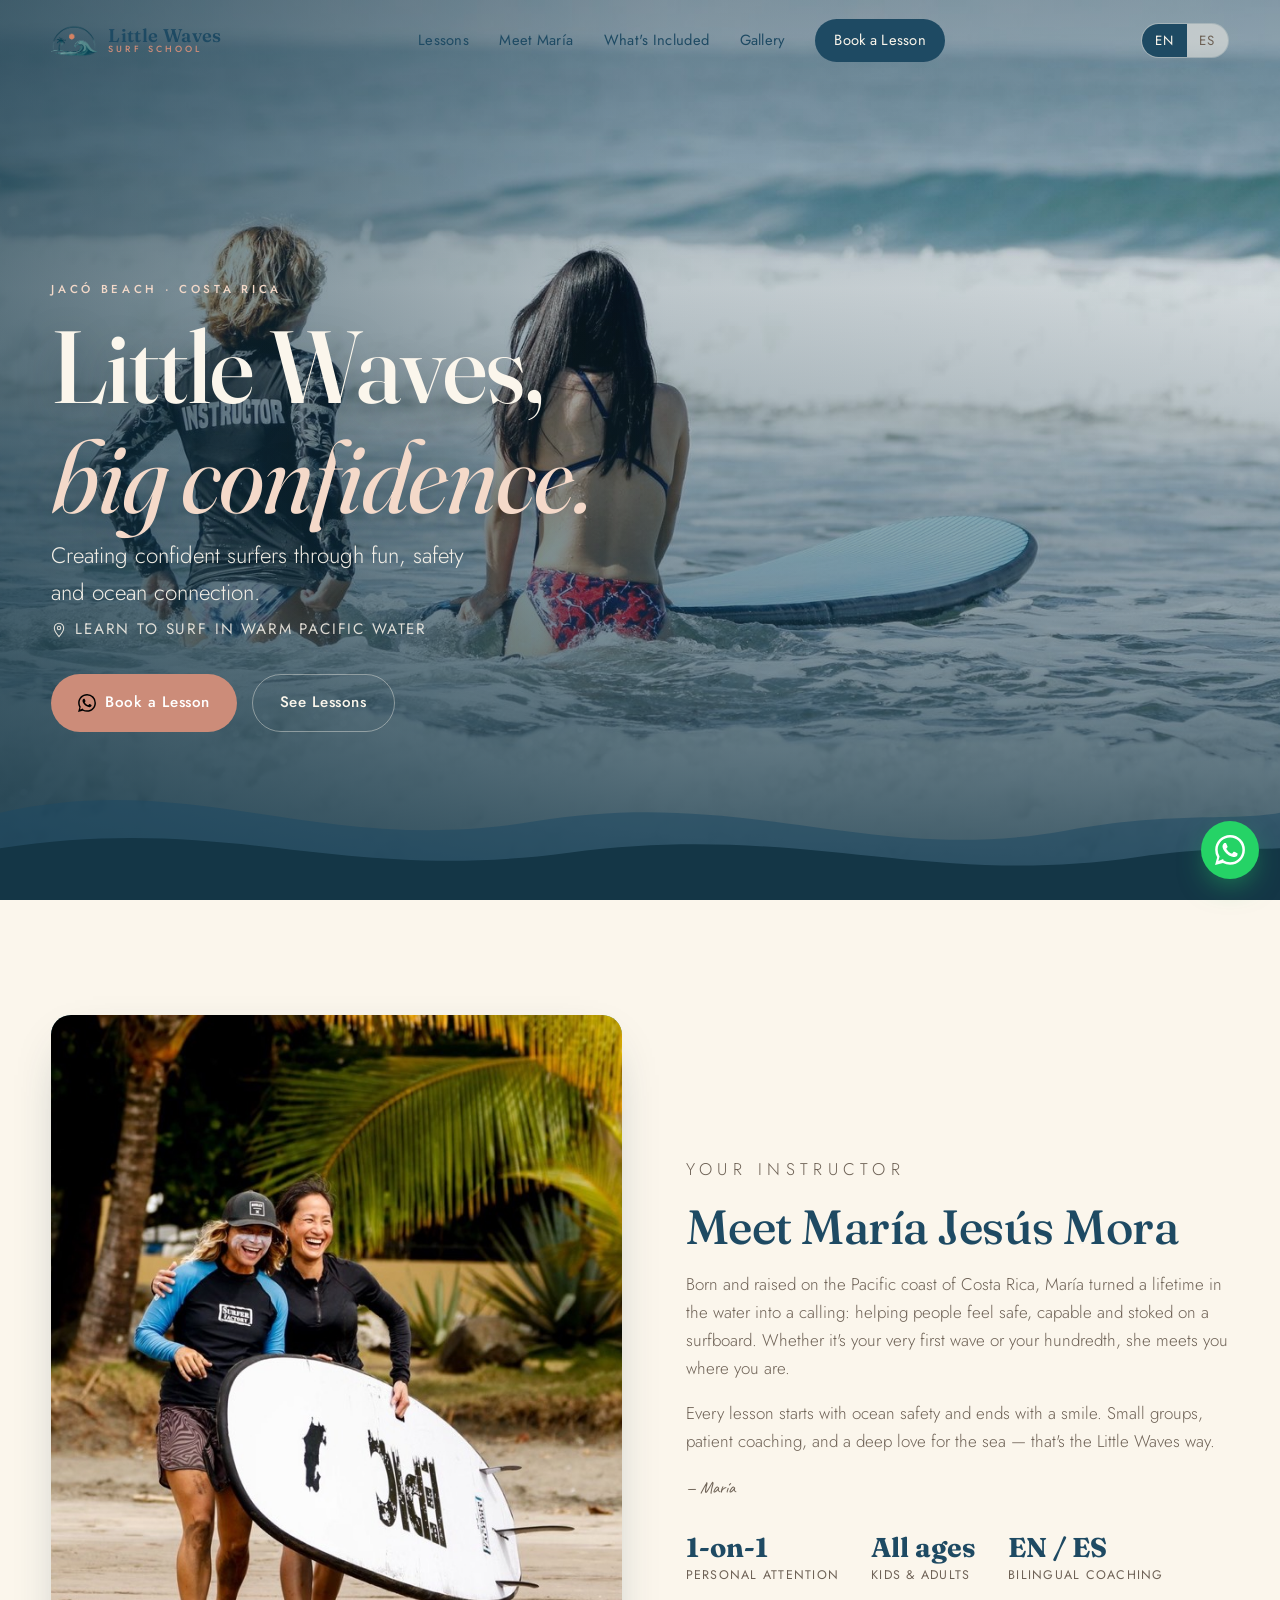
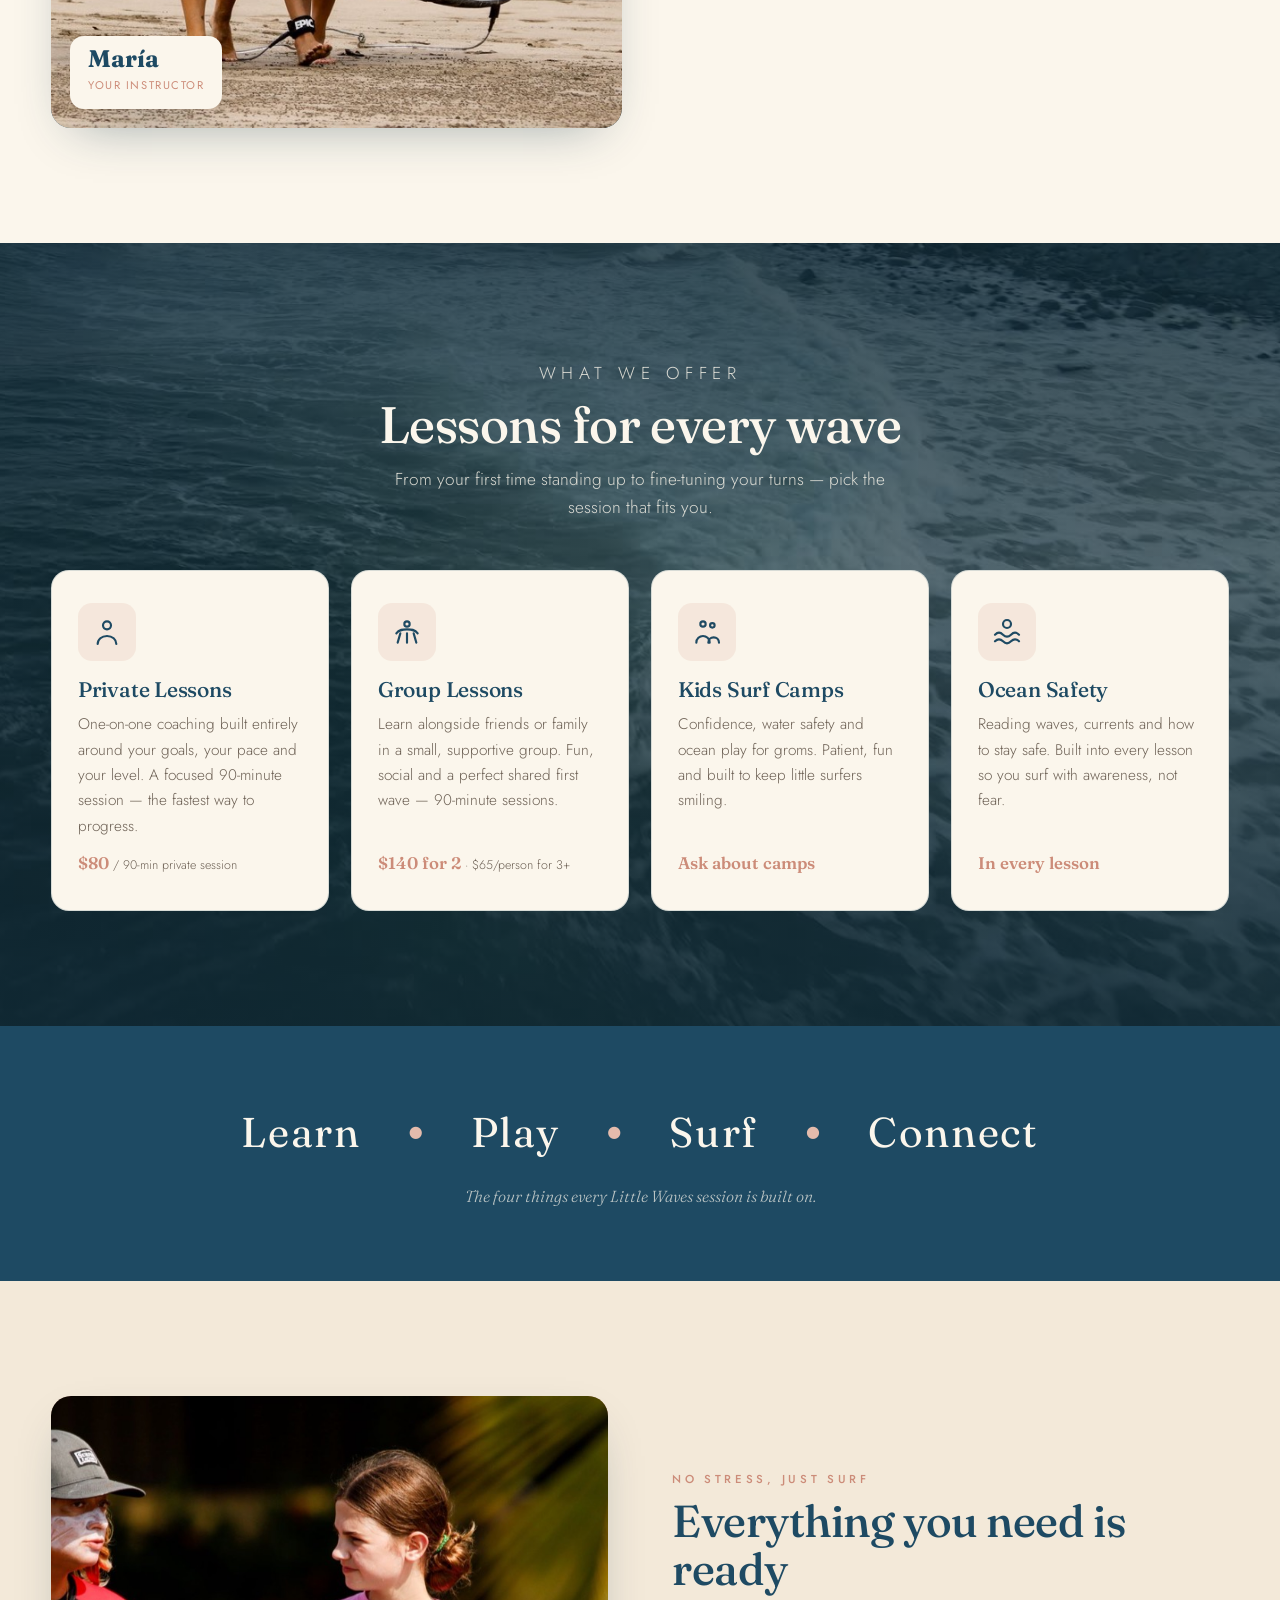
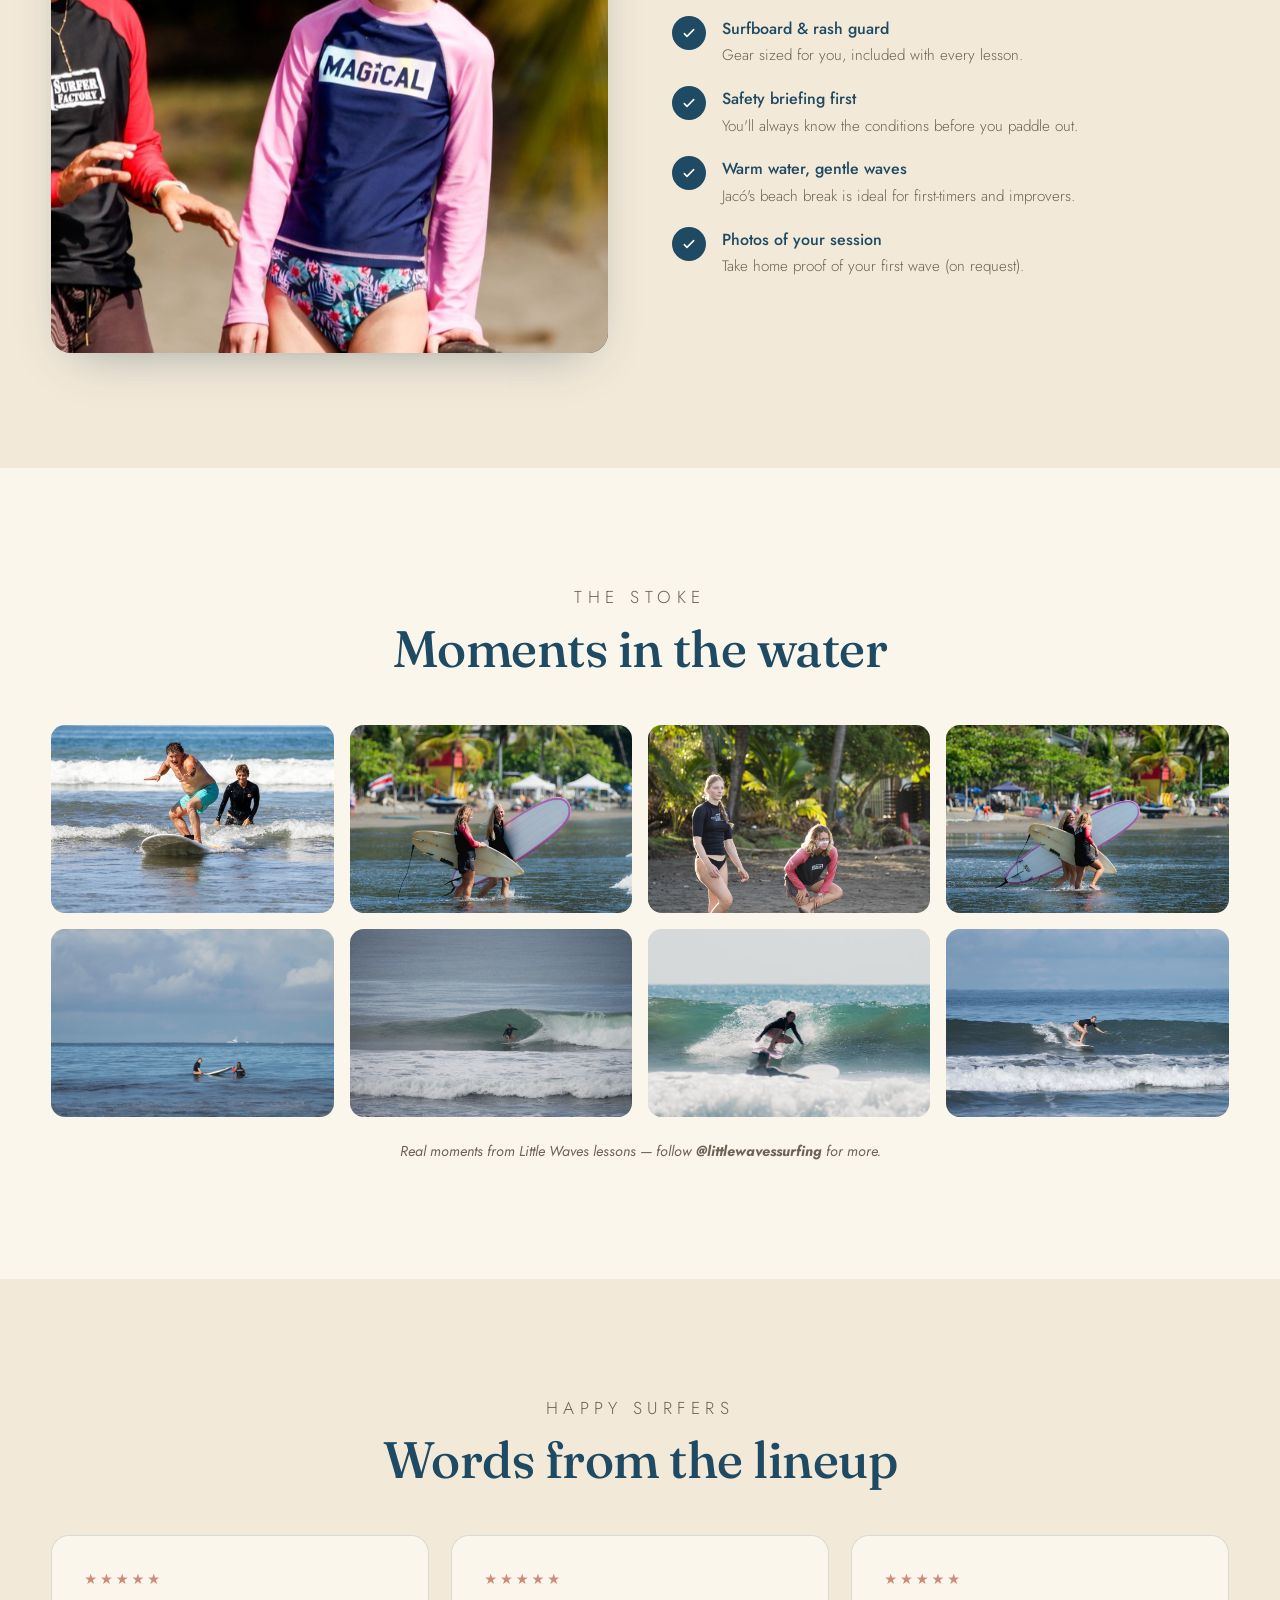
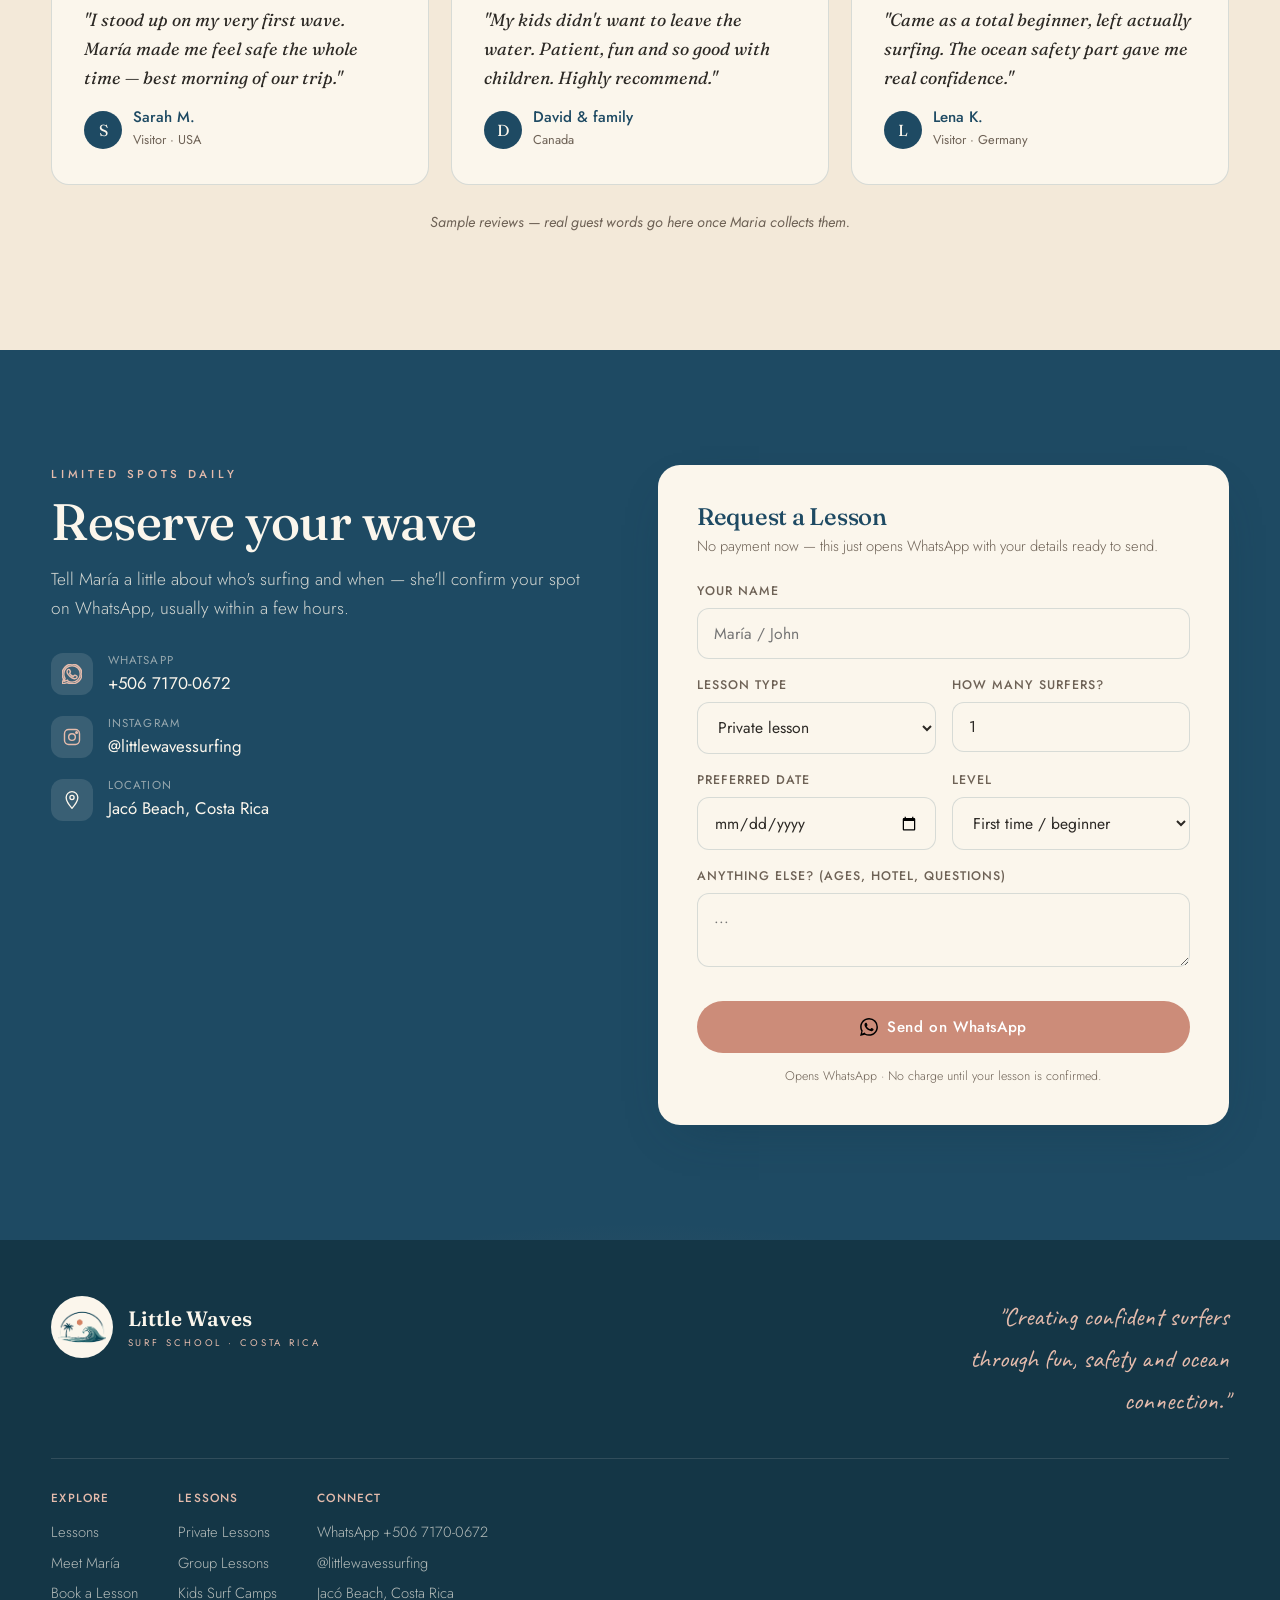
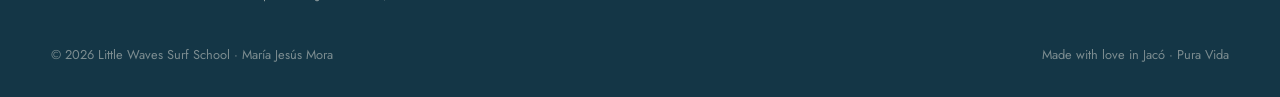
==== commit 5f9aad69: "Fix footer logo: use real brand mark on cream chip (was broken navy-on-navy SVG) Co-Authored-By: Cla" ====
--- a/index.html
+++ b/index.html
@@ -262,8 +262,9 @@
   /* ---------- Footer ---------- */
   footer{background:var(--navy-deep);color:rgba(251,246,236,.7);padding:3.5rem 0 2rem}
   .foot-top{display:flex;justify-content:space-between;gap:2rem;flex-wrap:wrap;align-items:flex-start;padding-bottom:2.2rem;border-bottom:1px solid rgba(251,246,236,.12)}
-  .foot-brand{display:flex;align-items:center;gap:.8rem}
-  .foot-brand .logo{width:52px;height:52px}
+  .foot-brand{display:flex;align-items:center;gap:.9rem}
+  .foot-brand .foot-logo{width:62px;height:62px;border-radius:50%;background:var(--cream);display:flex;align-items:center;justify-content:center;flex:none}
+  .foot-brand .foot-logo img{width:48px;height:48px;object-fit:contain}
   .foot-brand .a{font-family:var(--serif);font-size:1.3rem;color:var(--cream);font-weight:600}
   .foot-brand .b{font-family:var(--sans);letter-spacing:.3em;text-transform:uppercase;font-size:.6rem;color:var(--rose-soft)}
   .foot-quote{font-family:var(--script);color:var(--rose-soft);font-size:1.6rem;max-width:24ch;text-align:right}
@@ -636,7 +637,7 @@
   <div class="wrap">
     <div class="foot-top">
       <div class="foot-brand">
-        <svg class="logo"><use href="#lw-logo"/></svg>
+        <span class="foot-logo"><img src="img/logo-mark.png" alt="Little Waves Surf School logo" /></span>
         <div><div class="a">Little Waves</div><div class="b">Surf School · Costa Rica</div></div>
       </div>
       <p class="foot-quote" data-en>"Creating confident surfers through fun, safety and ocean connection."</p>
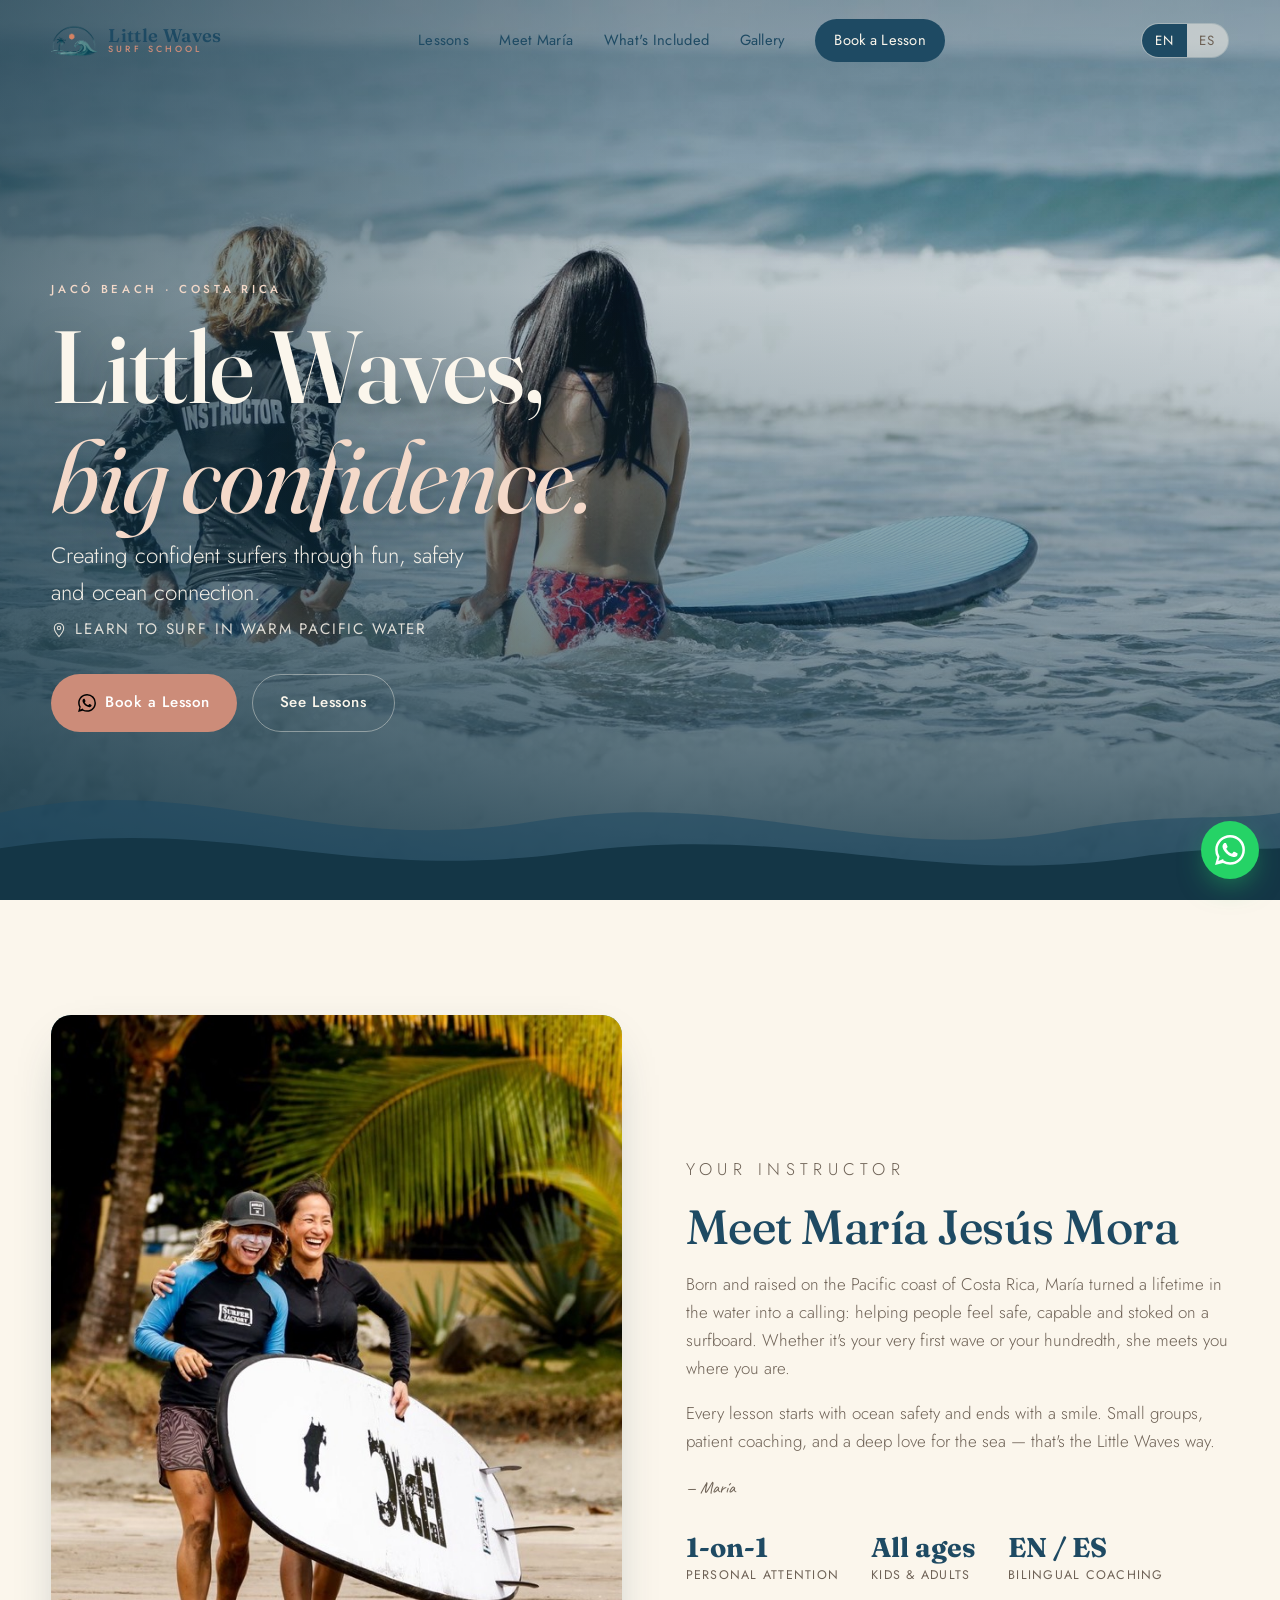
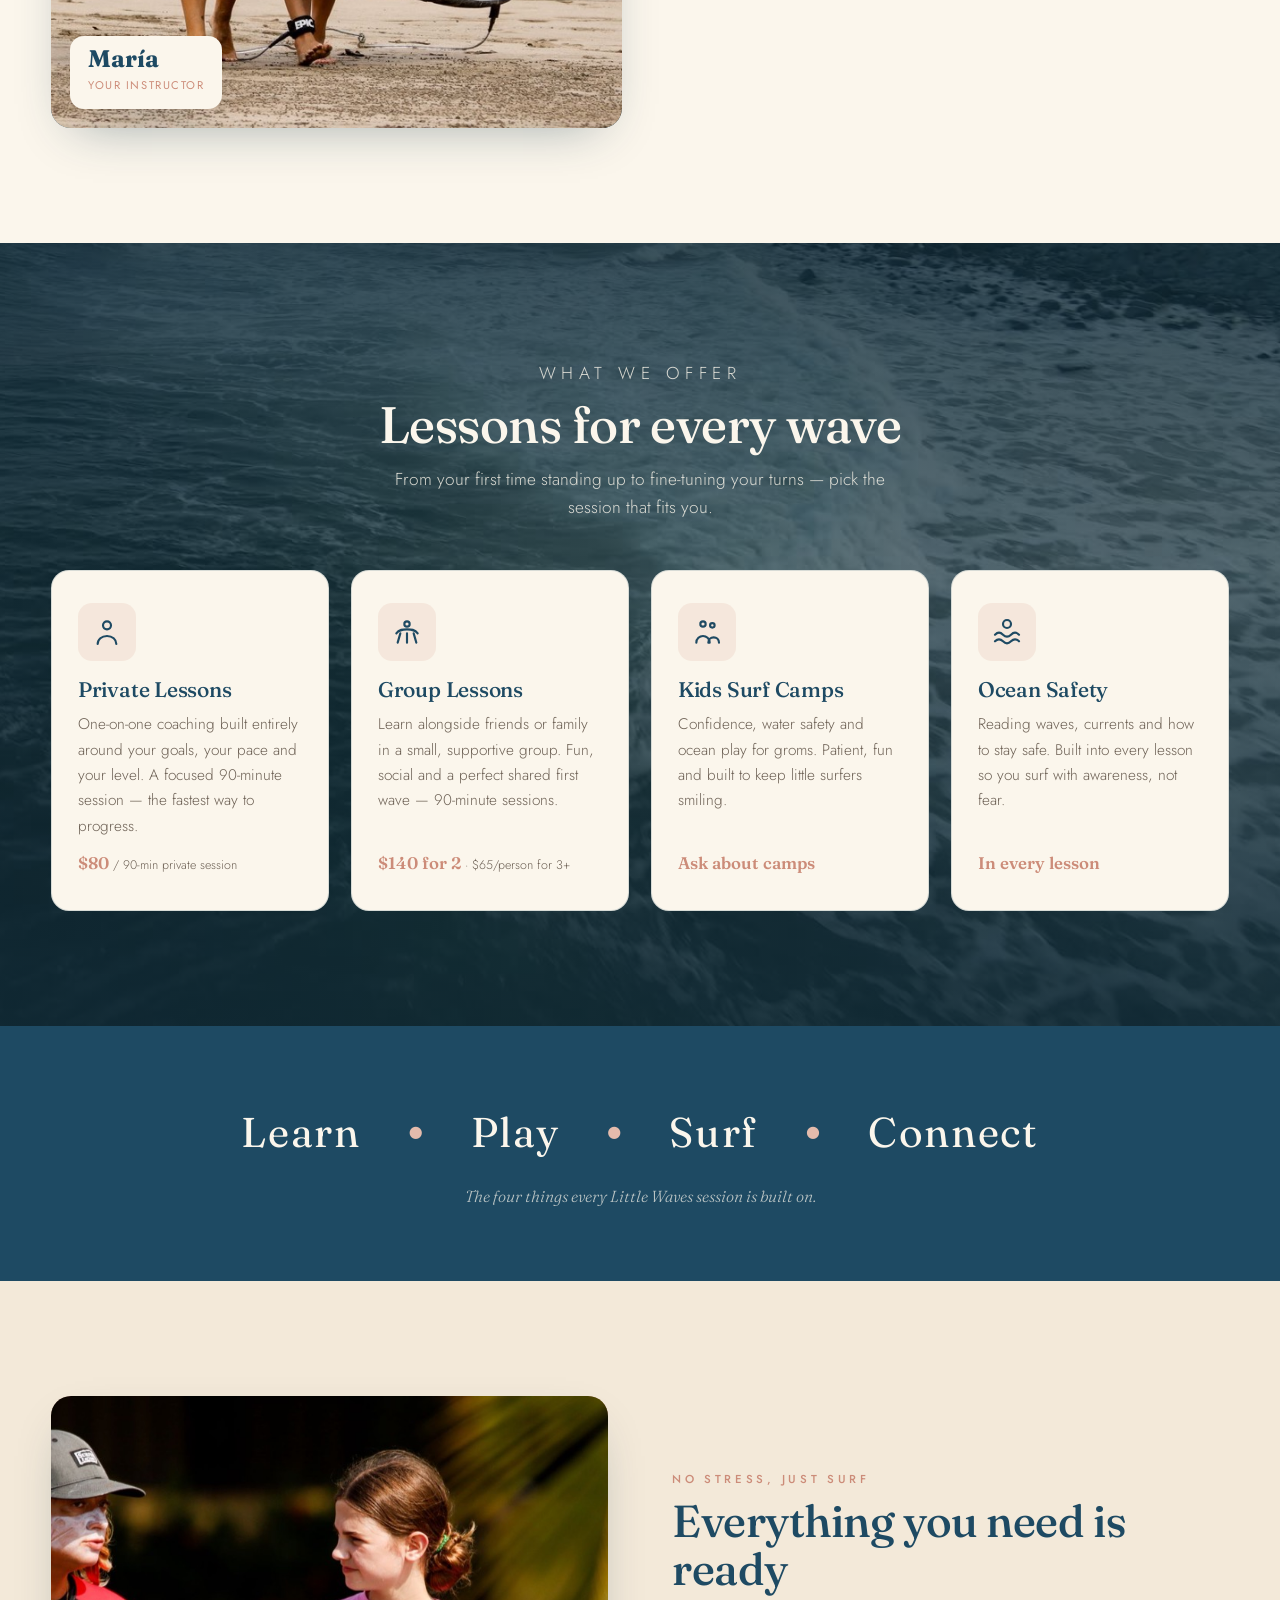
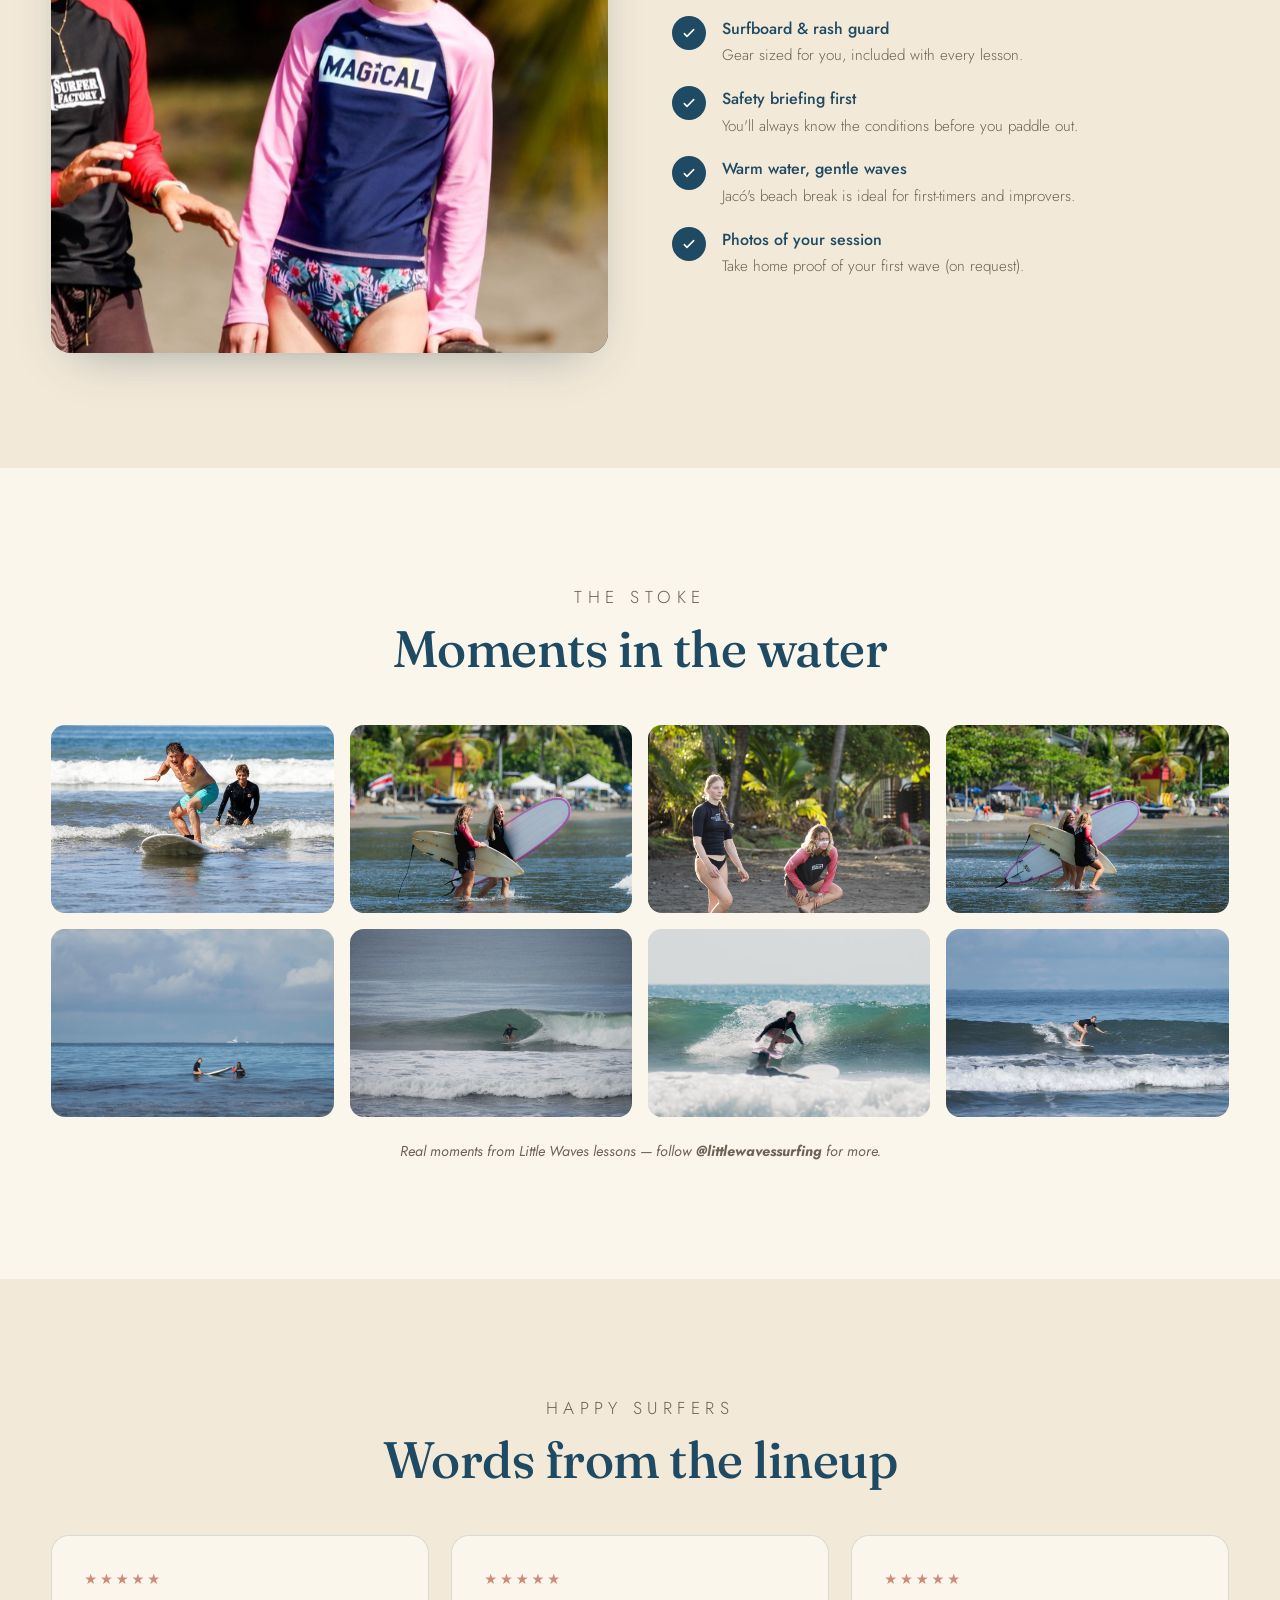
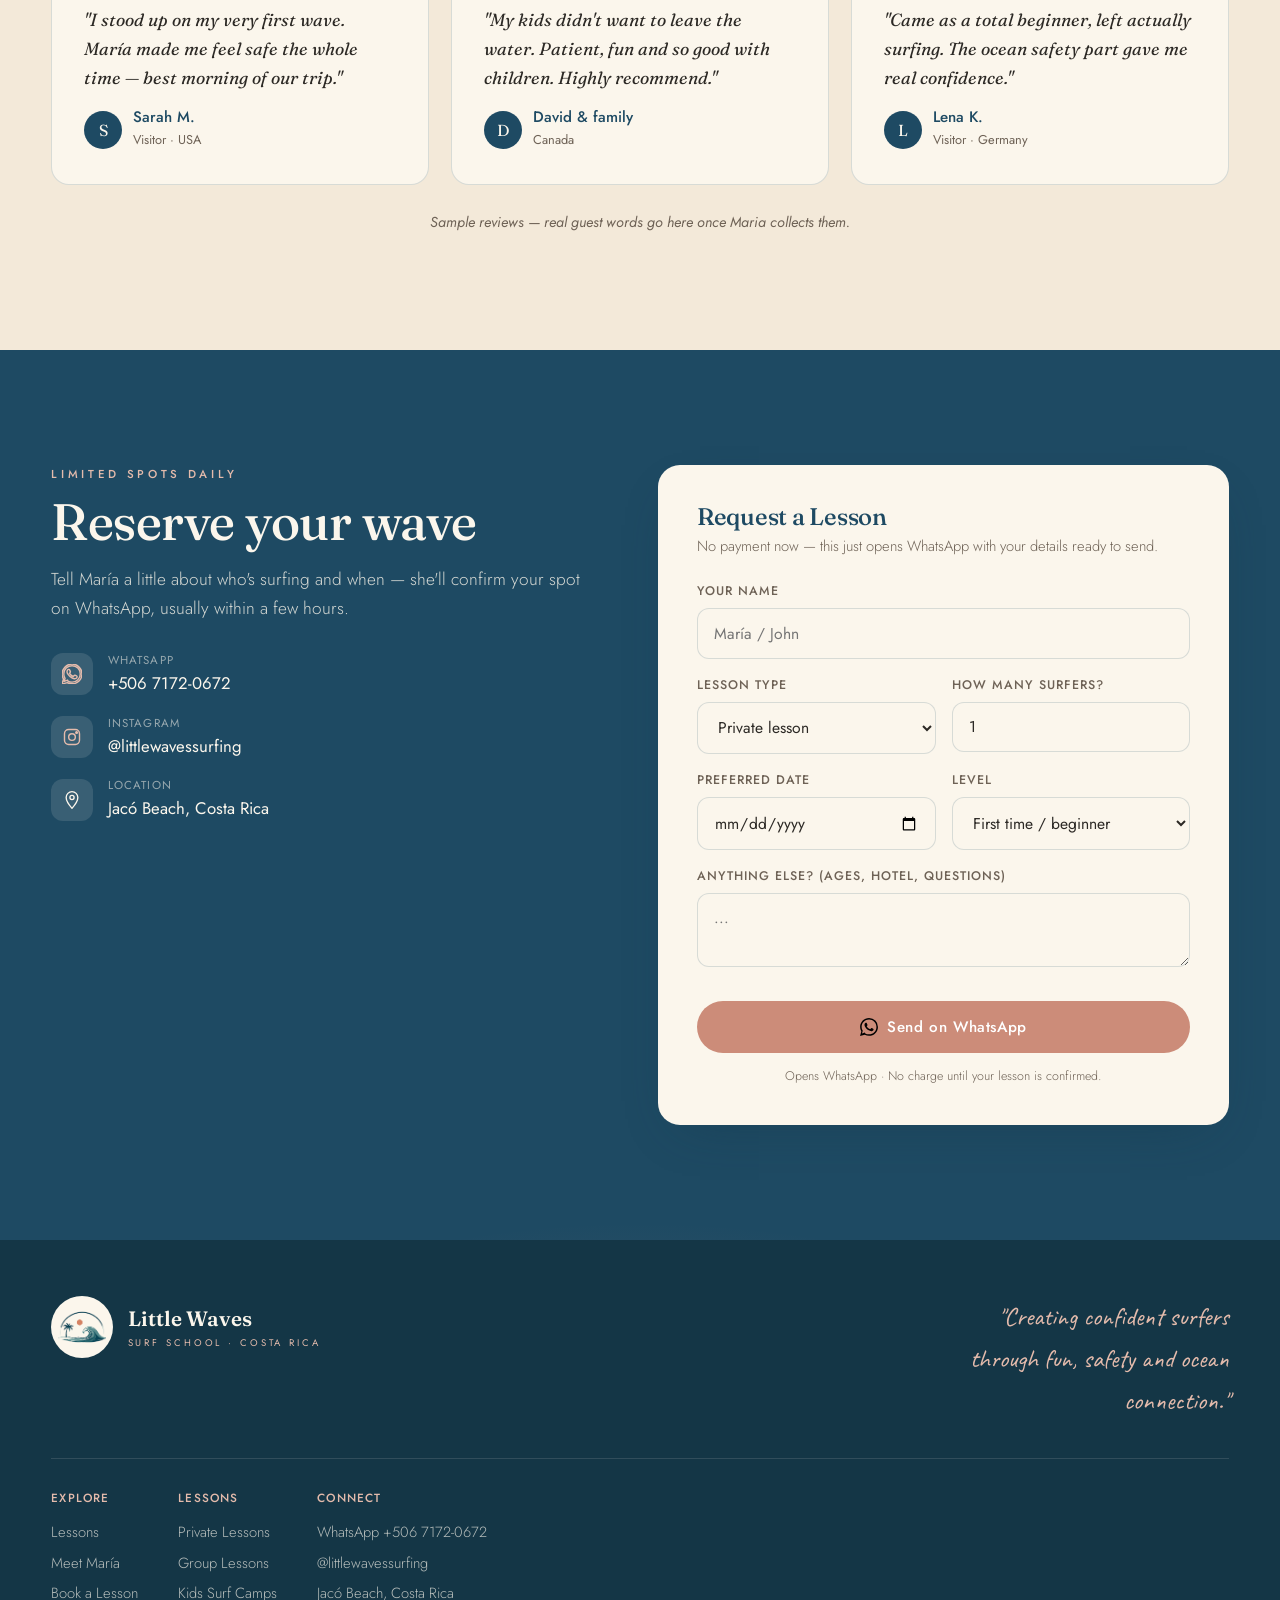
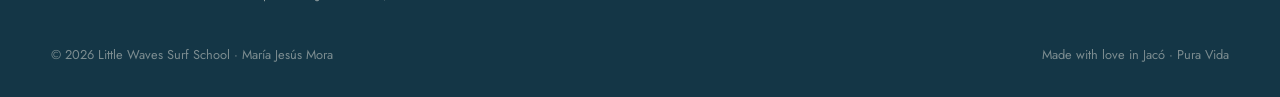
==== commit fc9eb14d: "Fix WhatsApp number: +506 7172-0672 Co-Authored-By: Claude Opus 4.8 <noreply@anthropic.com>" ====
--- a/index.html
+++ b/index.html
@@ -571,7 +571,7 @@
       <div class="book-contact">
         <a id="waLink" href="#" target="_blank" rel="noopener">
           <span class="ci"><svg><use href="#ic-wa"/></svg></span>
-          <span><small>WhatsApp</small>+506 7170-0672</span>
+          <span><small>WhatsApp</small>+506 7172-0672</span>
         </a>
         <a href="https://instagram.com/littlewavessurfing" target="_blank" rel="noopener">
           <span class="ci"><svg viewBox="0 0 24 24"><rect x="3" y="3" width="18" height="18" rx="5"/><circle cx="12" cy="12" r="4"/><circle cx="17.5" cy="6.5" r="1" fill="currentColor"/></svg></span>
@@ -658,7 +658,7 @@
       </div>
       <div class="foot-col">
         <h4 data-en>Connect</h4><h4 data-es>Contacto</h4>
-        <a id="waFoot" href="#" target="_blank" rel="noopener">WhatsApp +506 7170-0672</a>
+        <a id="waFoot" href="#" target="_blank" rel="noopener">WhatsApp +506 7172-0672</a>
         <a href="https://instagram.com/littlewavessurfing" target="_blank" rel="noopener">@littlewavessurfing</a>
         <p>Jacó Beach, Costa Rica</p>
       </div>
@@ -672,7 +672,7 @@
 </footer>
 
 <script>
-  const WA = "50671700672"; // María's WhatsApp
+  const WA = "50671720672"; // María's WhatsApp
 
   // ---- language ----
   function setLang(l){
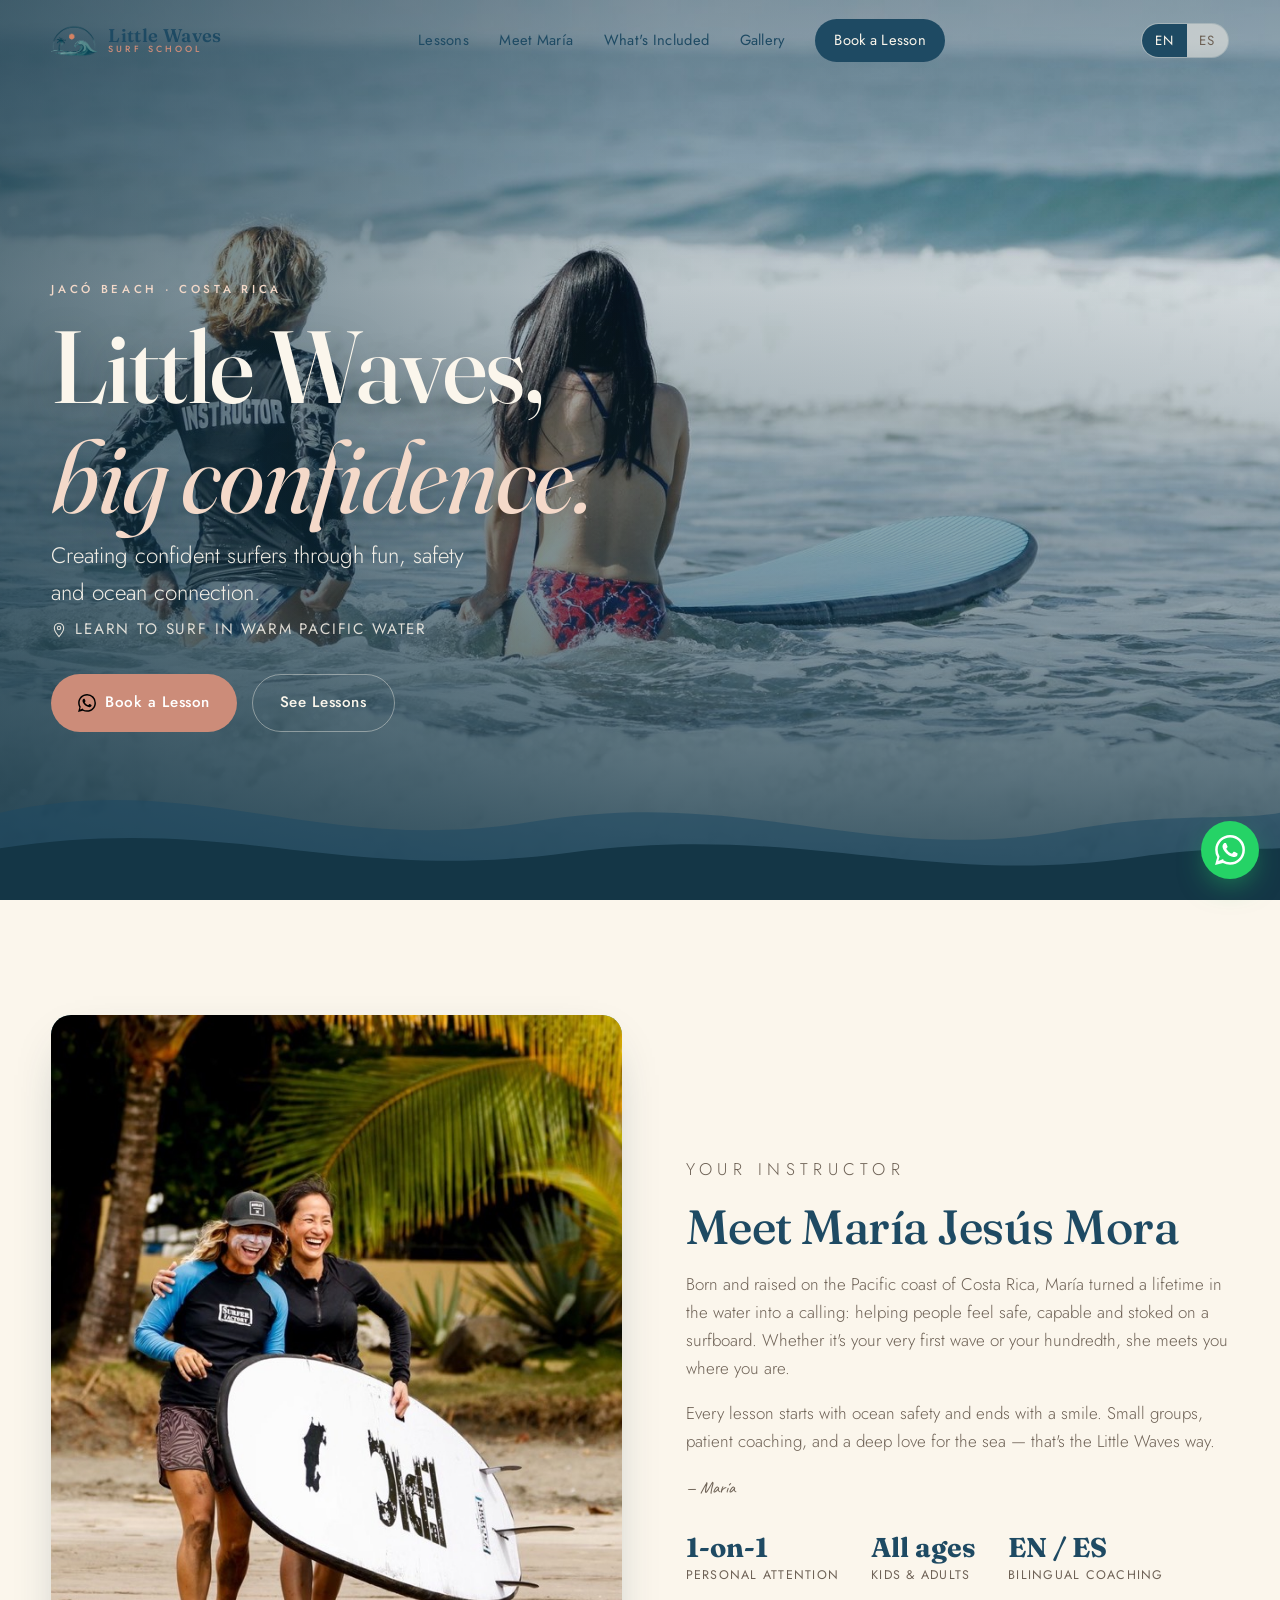
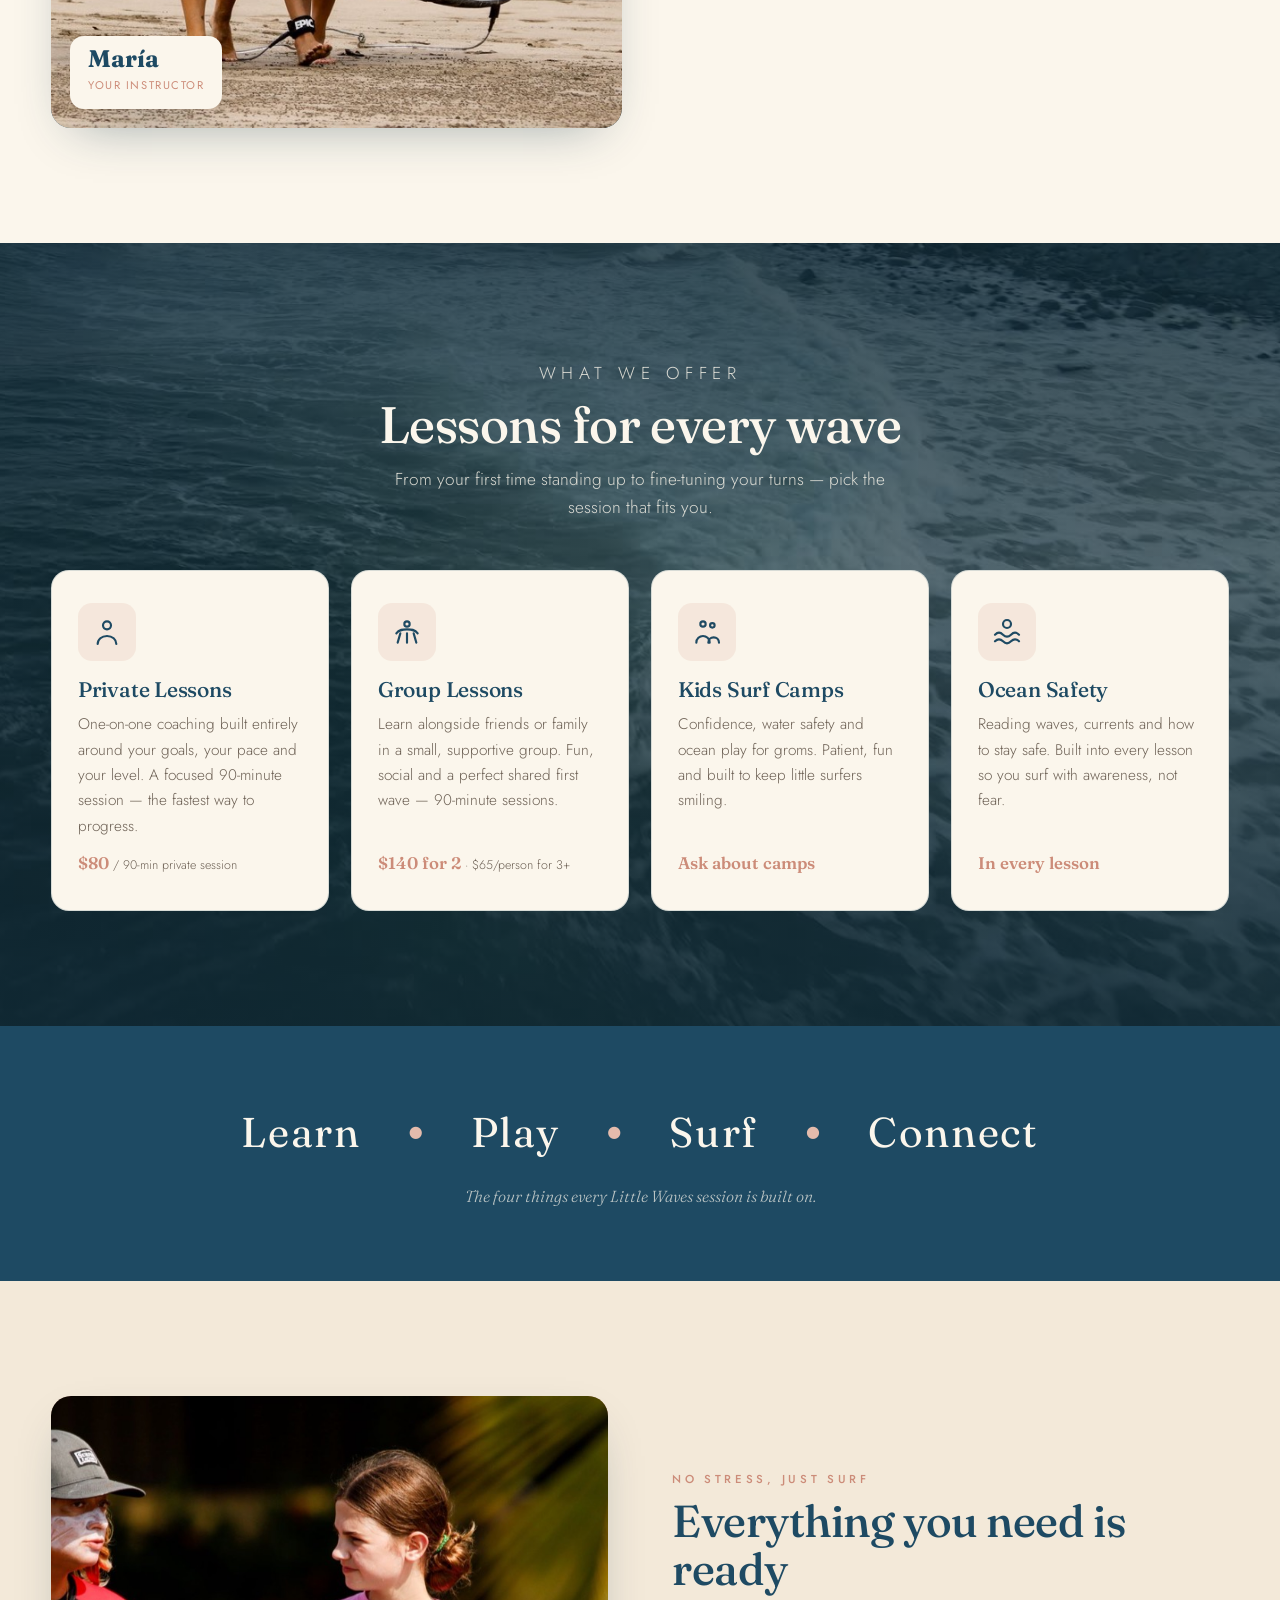
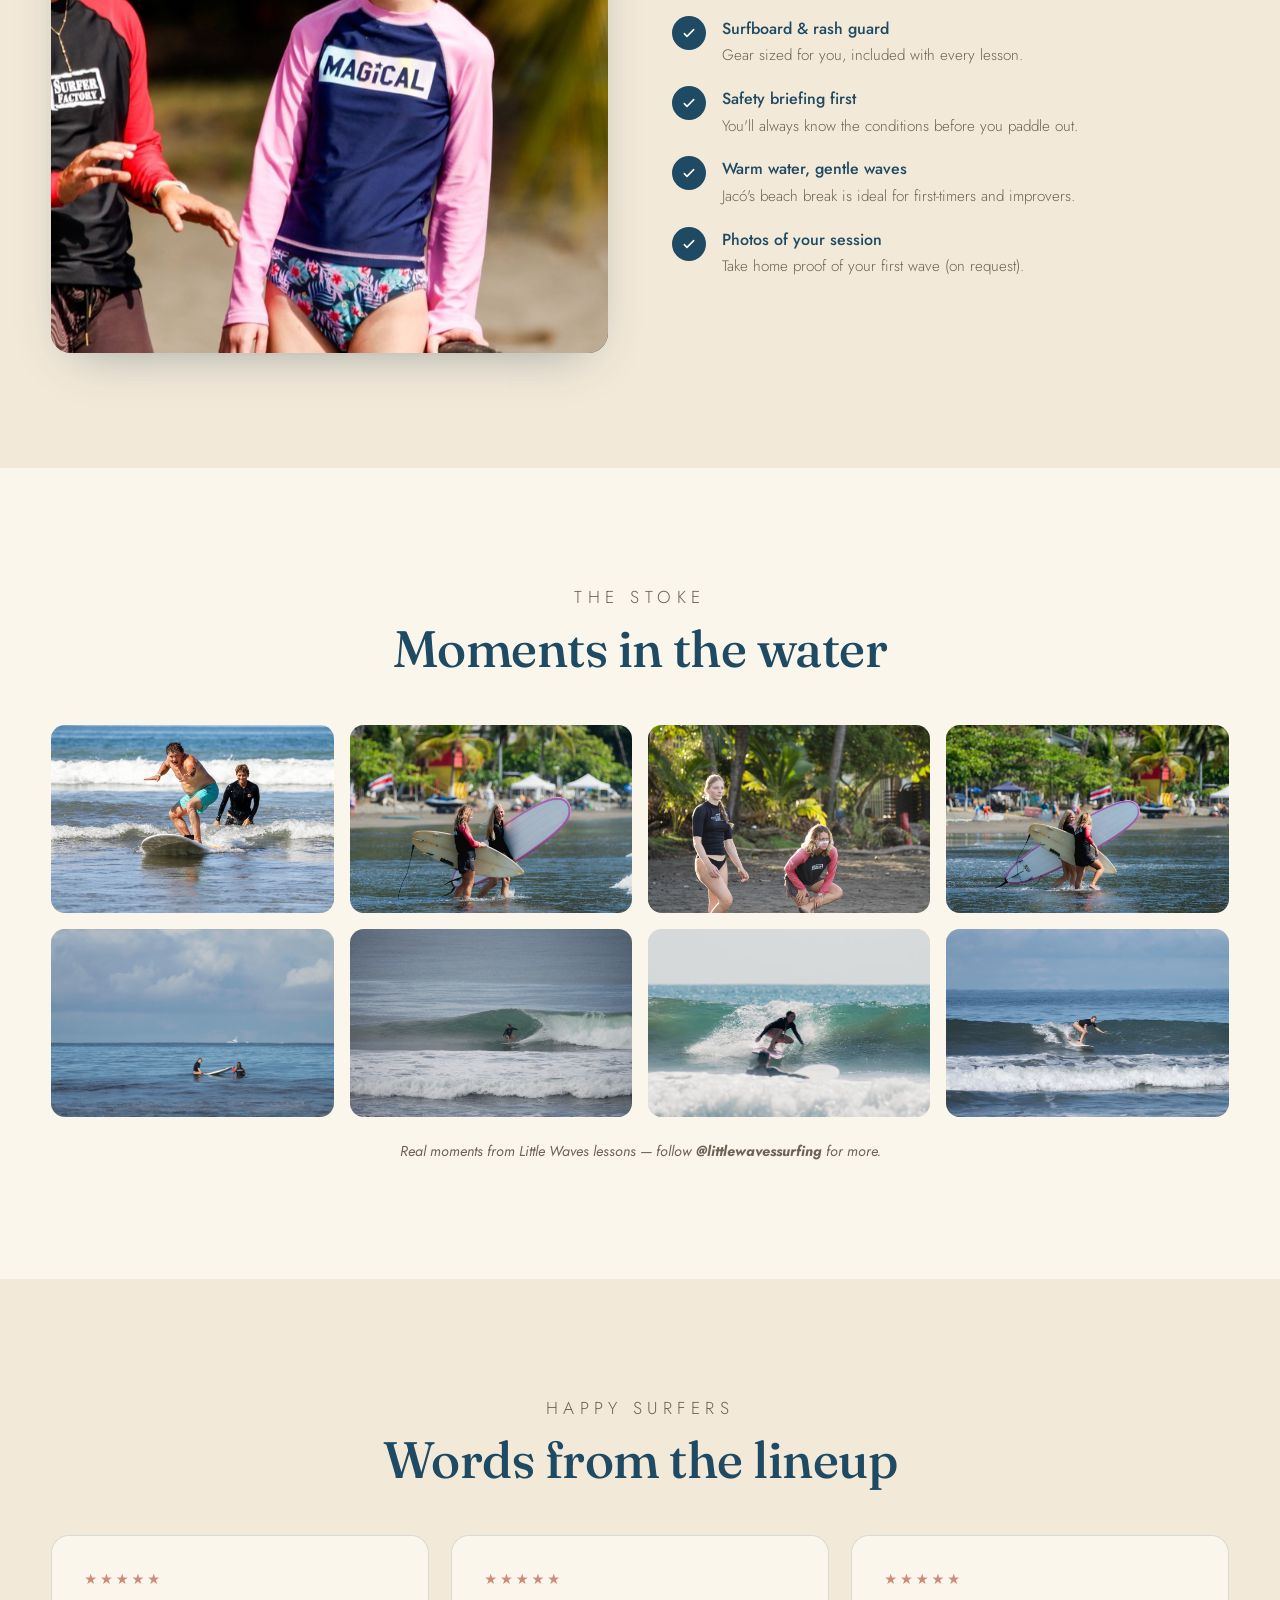
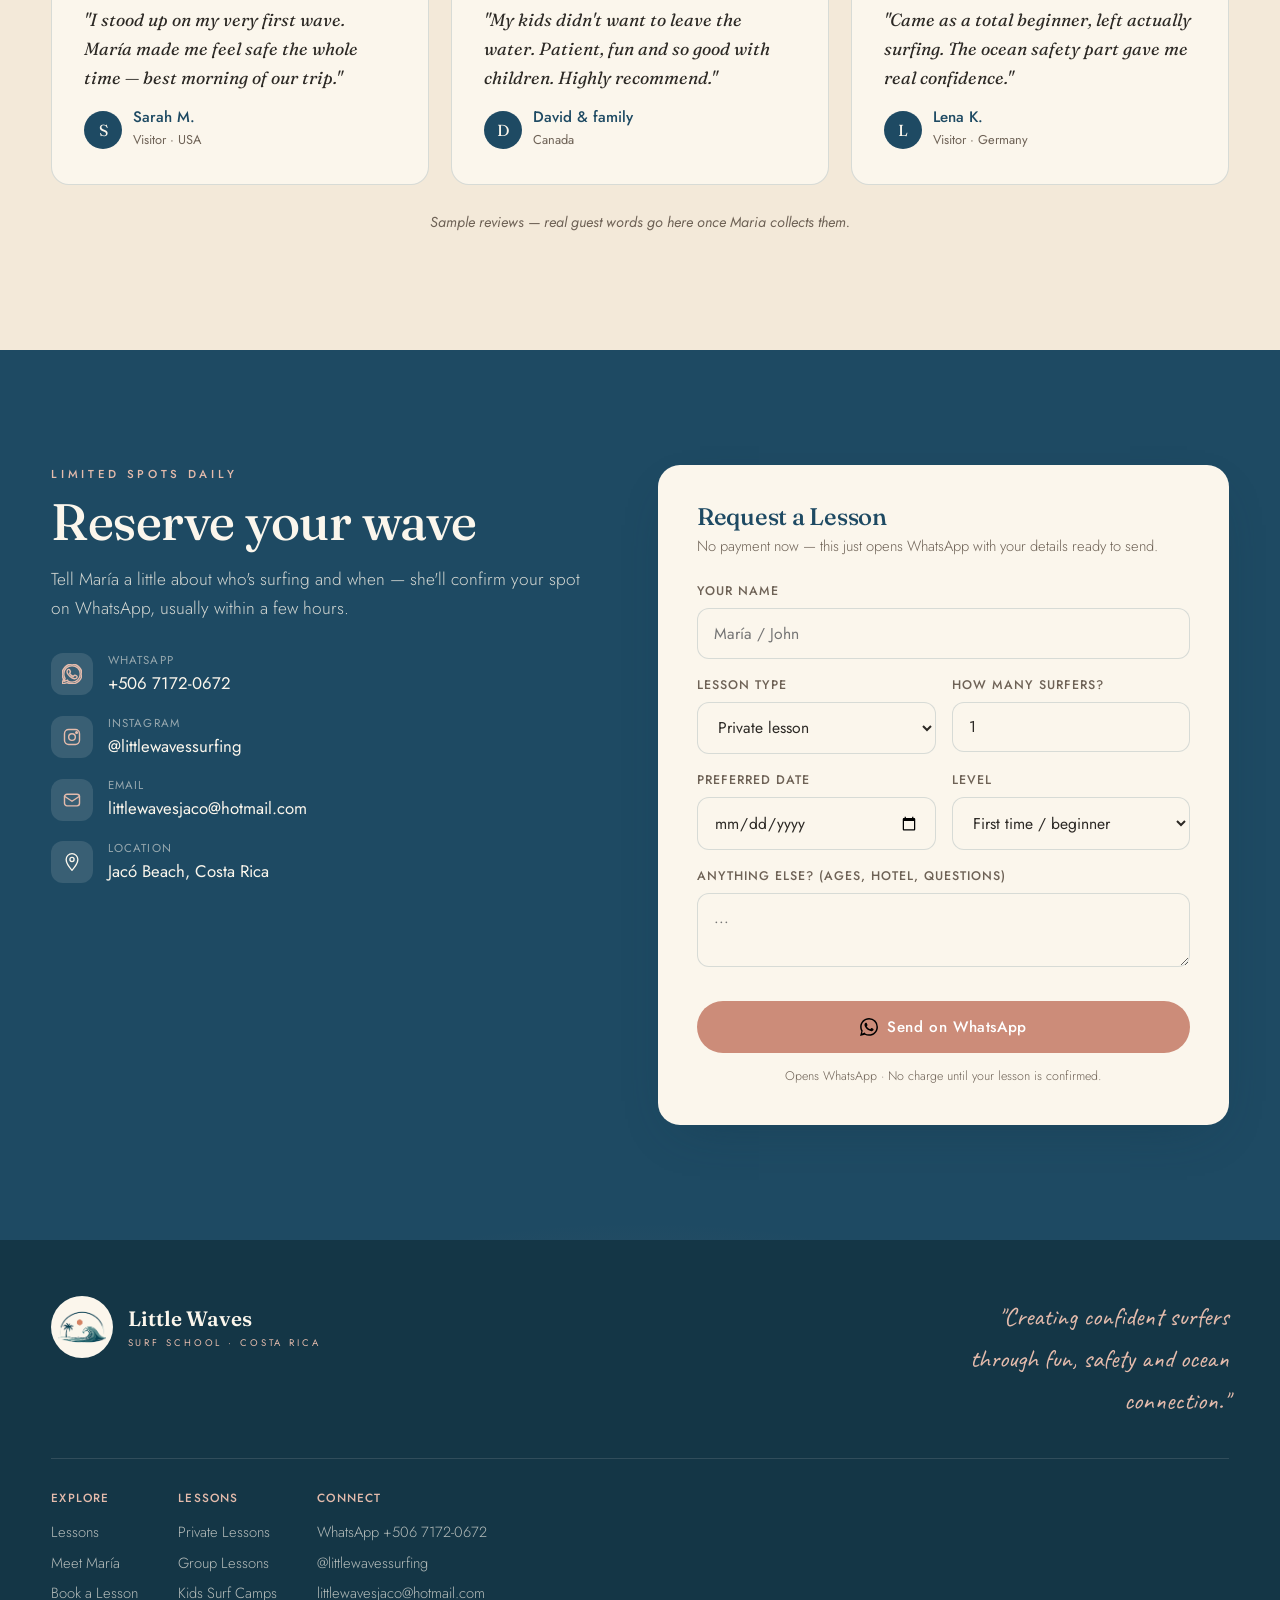
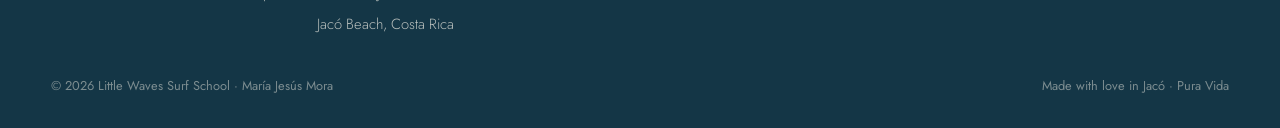
==== commit 8f7b0df8: "Add email contact: booking section + footer Co-Authored-By: Claude Fable 5 <noreply@anthropic.com>" ====
--- a/index.html
+++ b/index.html
@@ -577,6 +577,10 @@
           <span class="ci"><svg viewBox="0 0 24 24"><rect x="3" y="3" width="18" height="18" rx="5"/><circle cx="12" cy="12" r="4"/><circle cx="17.5" cy="6.5" r="1" fill="currentColor"/></svg></span>
           <span><small>Instagram</small>@littlewavessurfing</span>
         </a>
+        <a href="mailto:littlewavesjaco@hotmail.com">
+          <span class="ci"><svg viewBox="0 0 24 24"><rect x="3" y="5" width="18" height="14" rx="3"/><path d="M3 7.5l9 6 9-6"/></svg></span>
+          <span><small data-en>Email</small><small data-es>Correo</small>littlewavesjaco@hotmail.com</span>
+        </a>
         <a href="#top">
           <span class="ci"><svg><use href="#ic-pin"/></svg></span>
           <span><small data-en>Location</small><small data-es>Ubicación</small>Jacó Beach, Costa Rica</span>
@@ -660,6 +664,7 @@
         <h4 data-en>Connect</h4><h4 data-es>Contacto</h4>
         <a id="waFoot" href="#" target="_blank" rel="noopener">WhatsApp +506 7172-0672</a>
         <a href="https://instagram.com/littlewavessurfing" target="_blank" rel="noopener">@littlewavessurfing</a>
+        <a href="mailto:littlewavesjaco@hotmail.com">littlewavesjaco@hotmail.com</a>
         <p>Jacó Beach, Costa Rica</p>
       </div>
     </div>
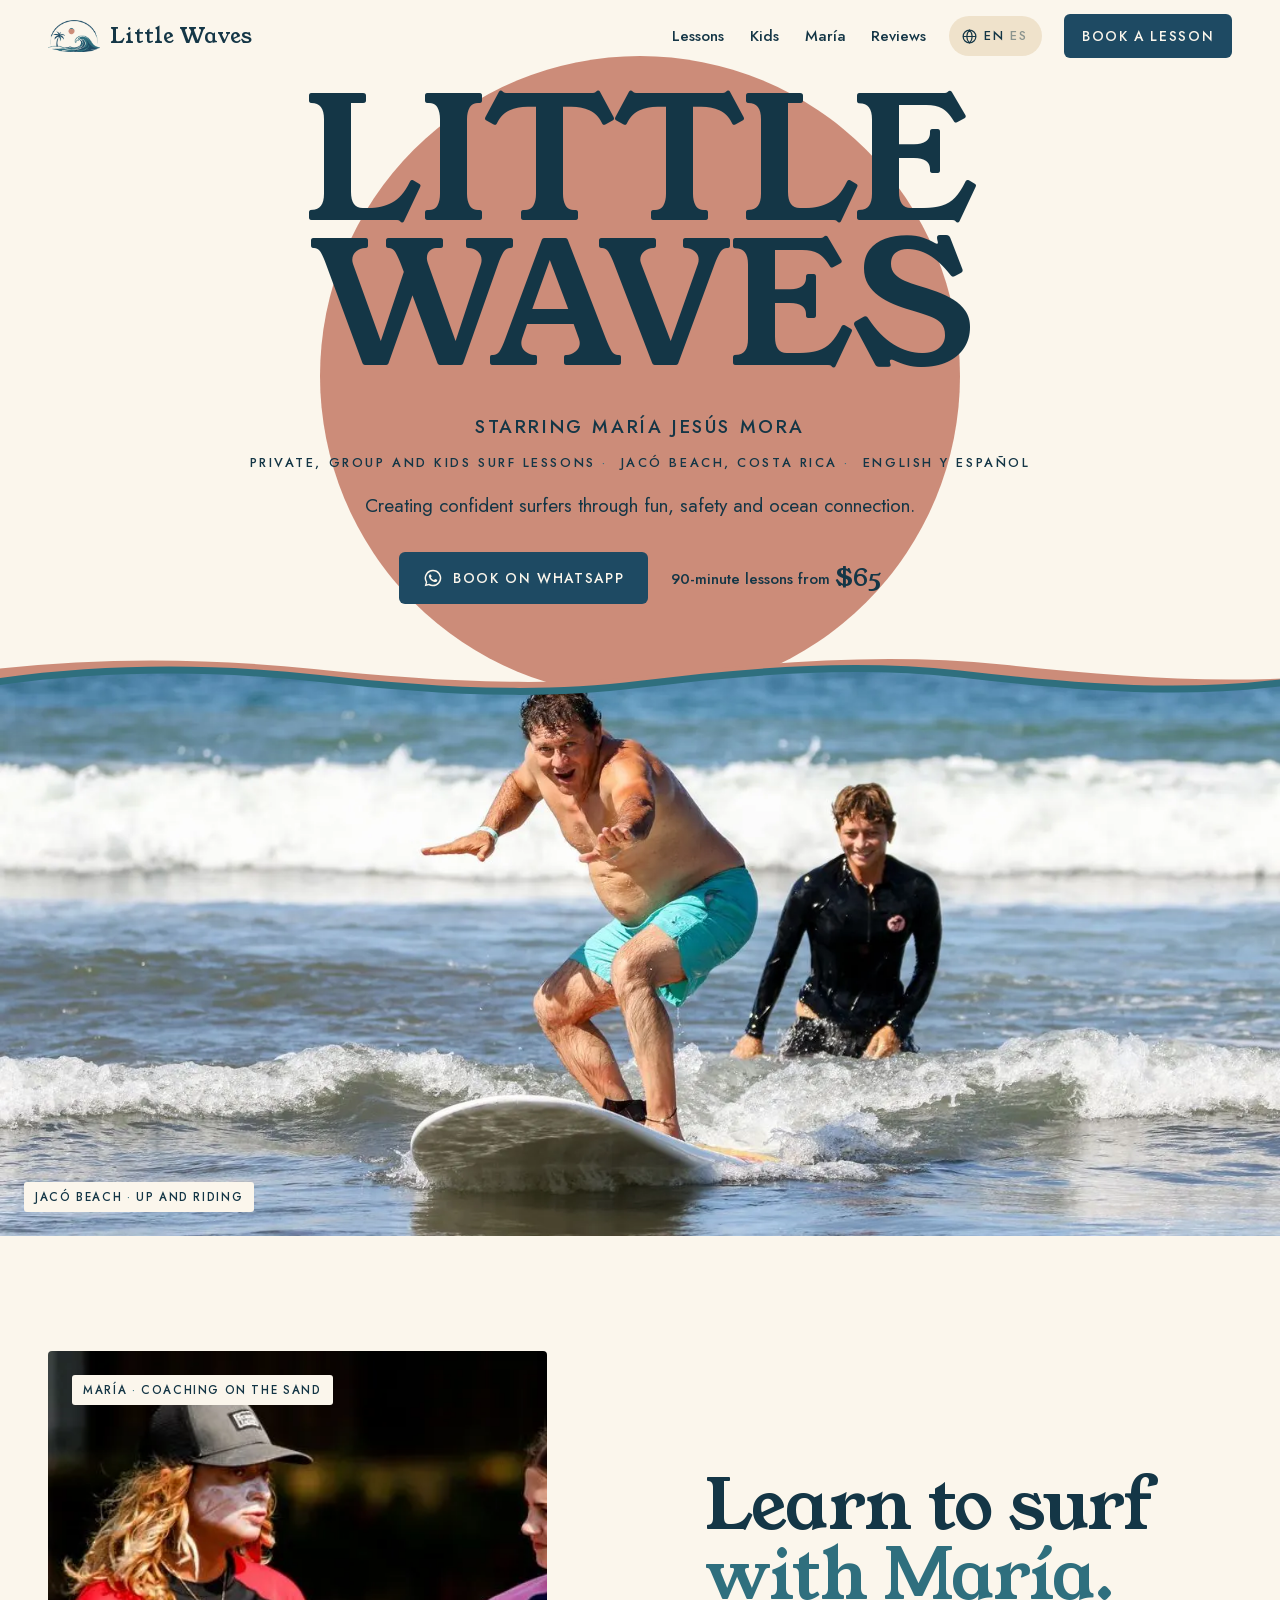
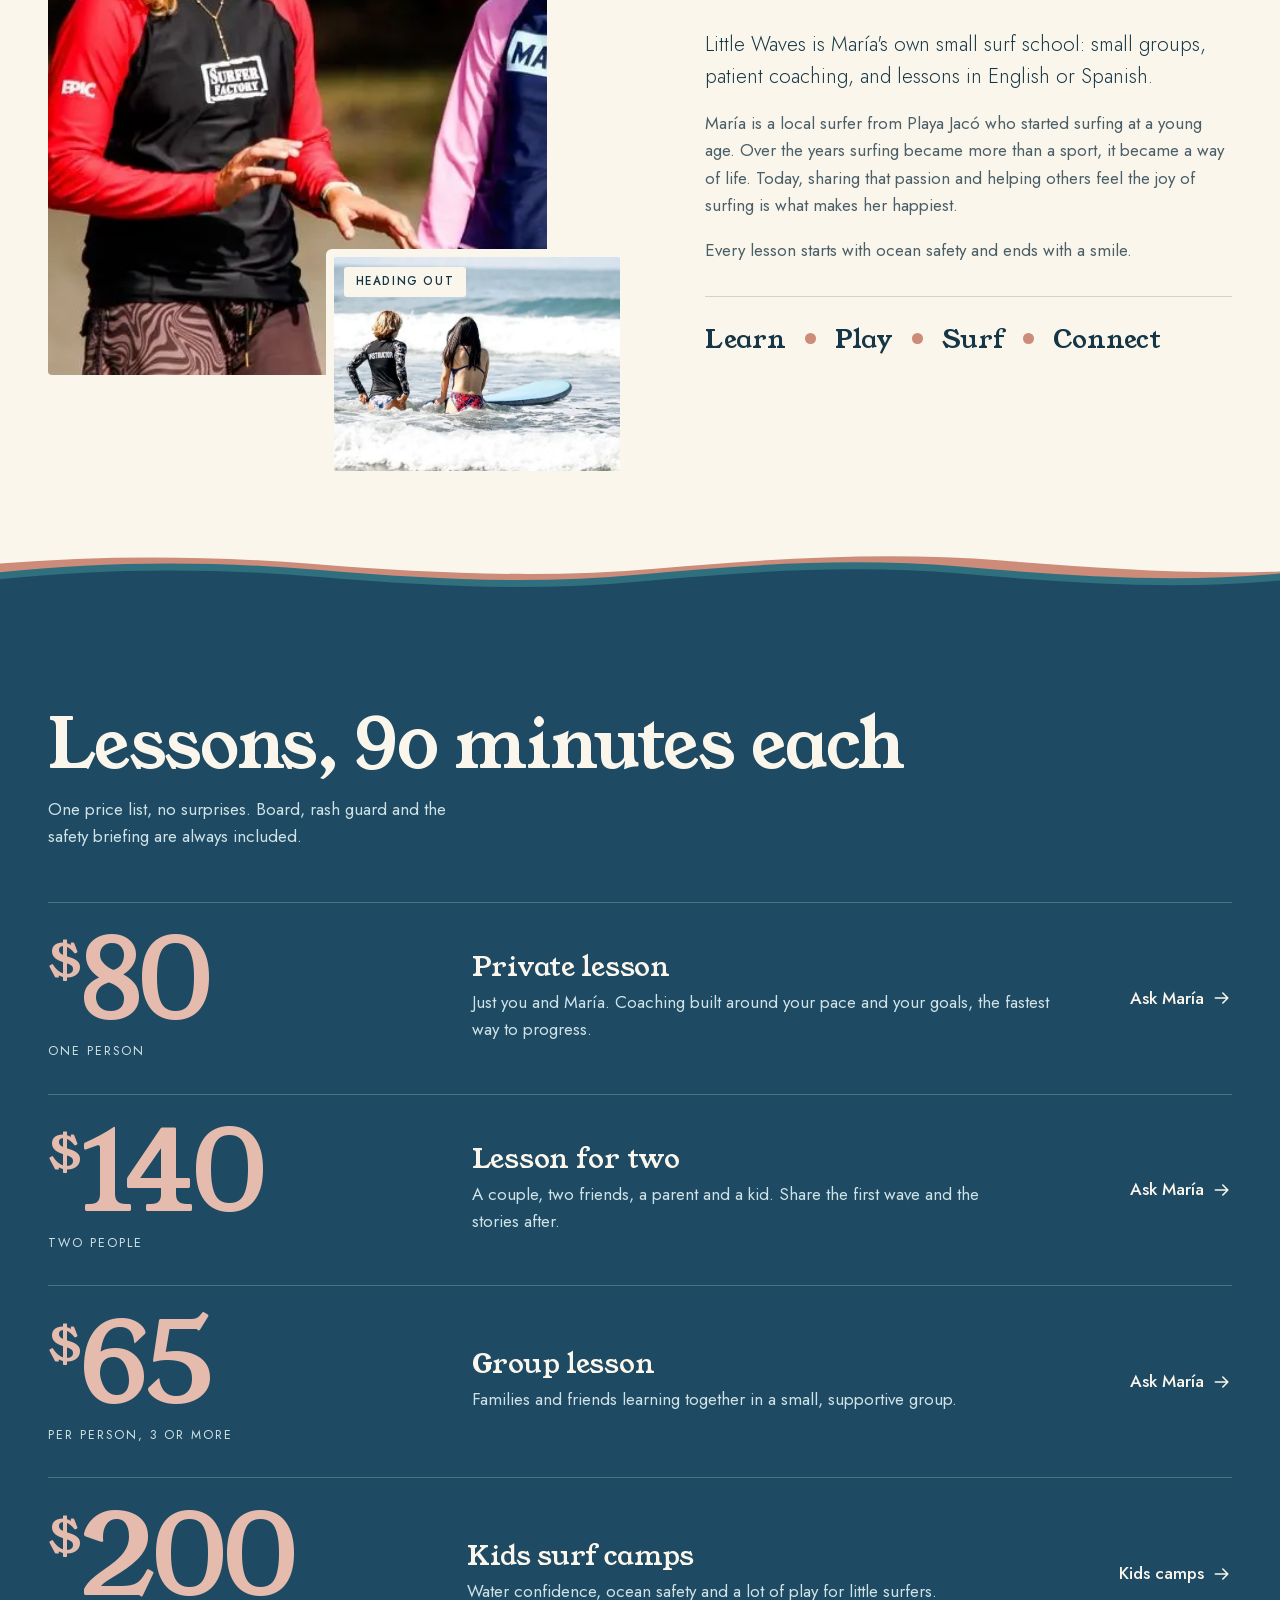
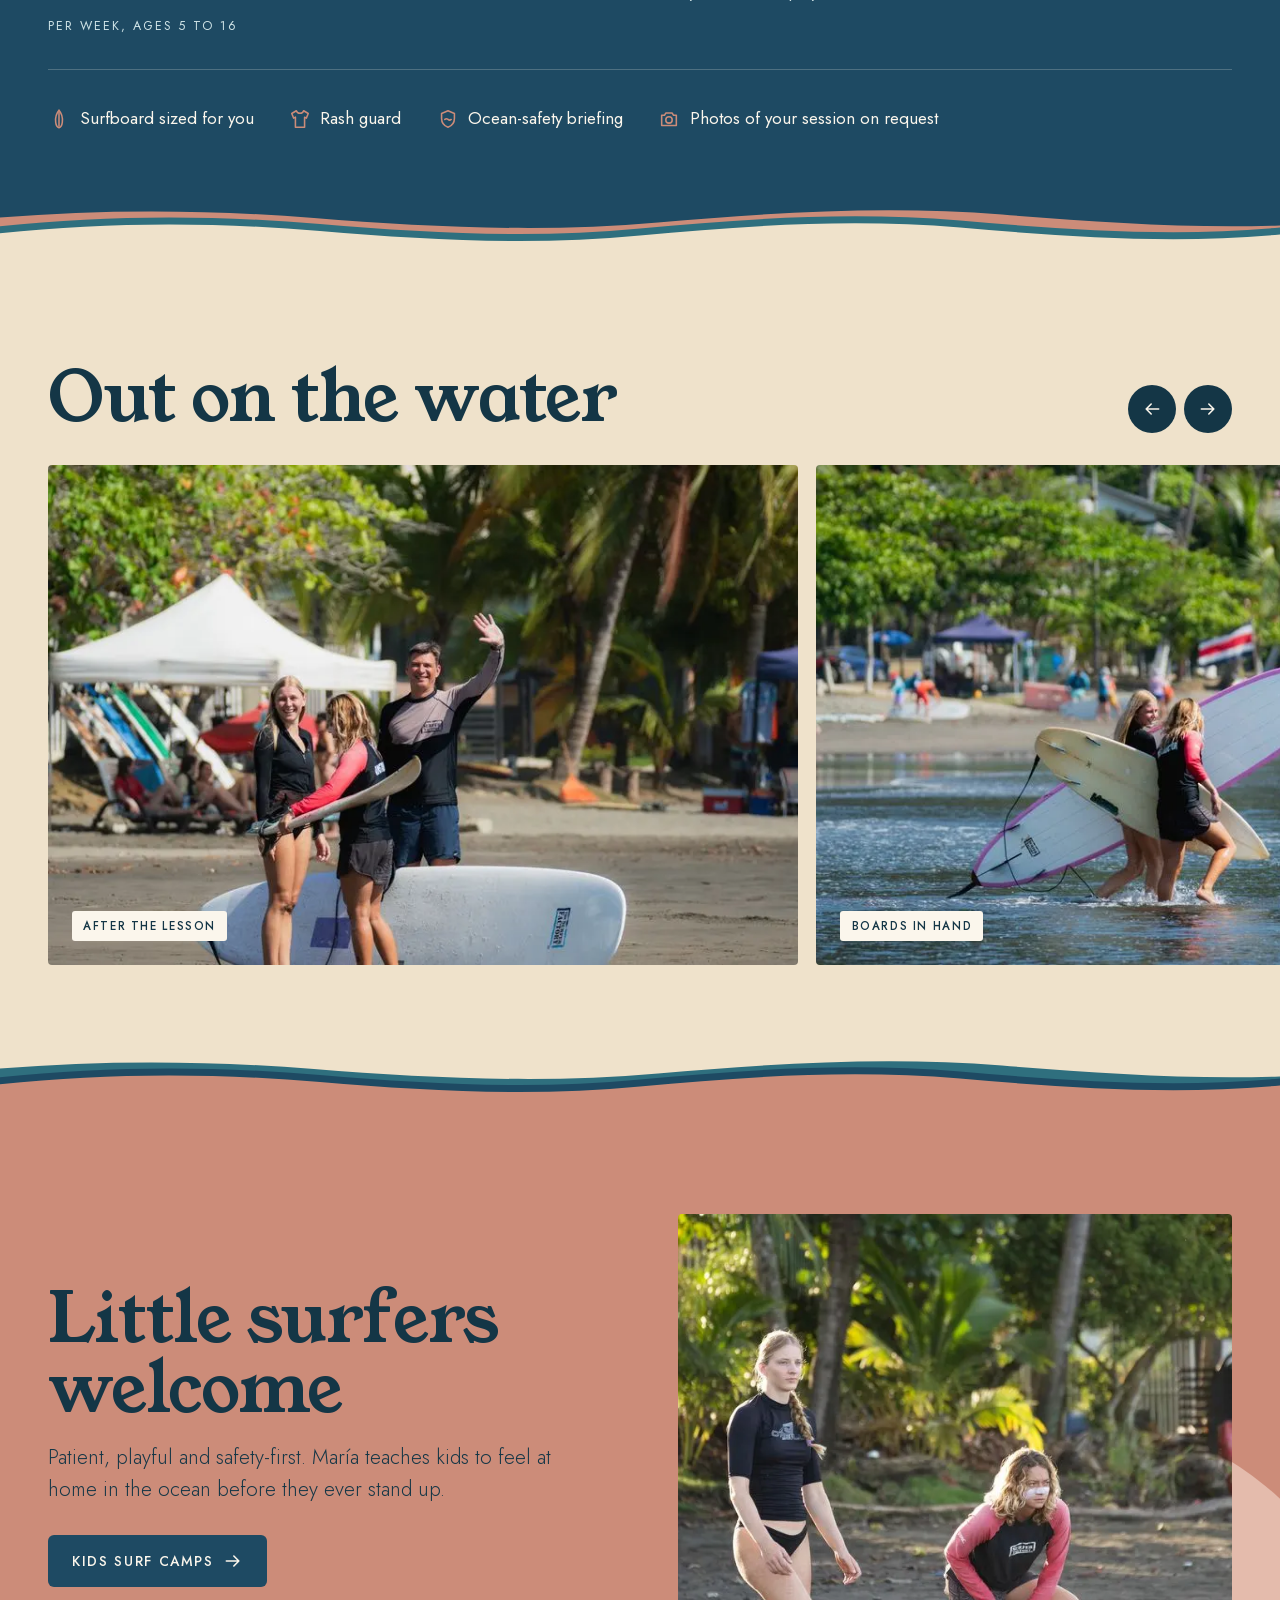
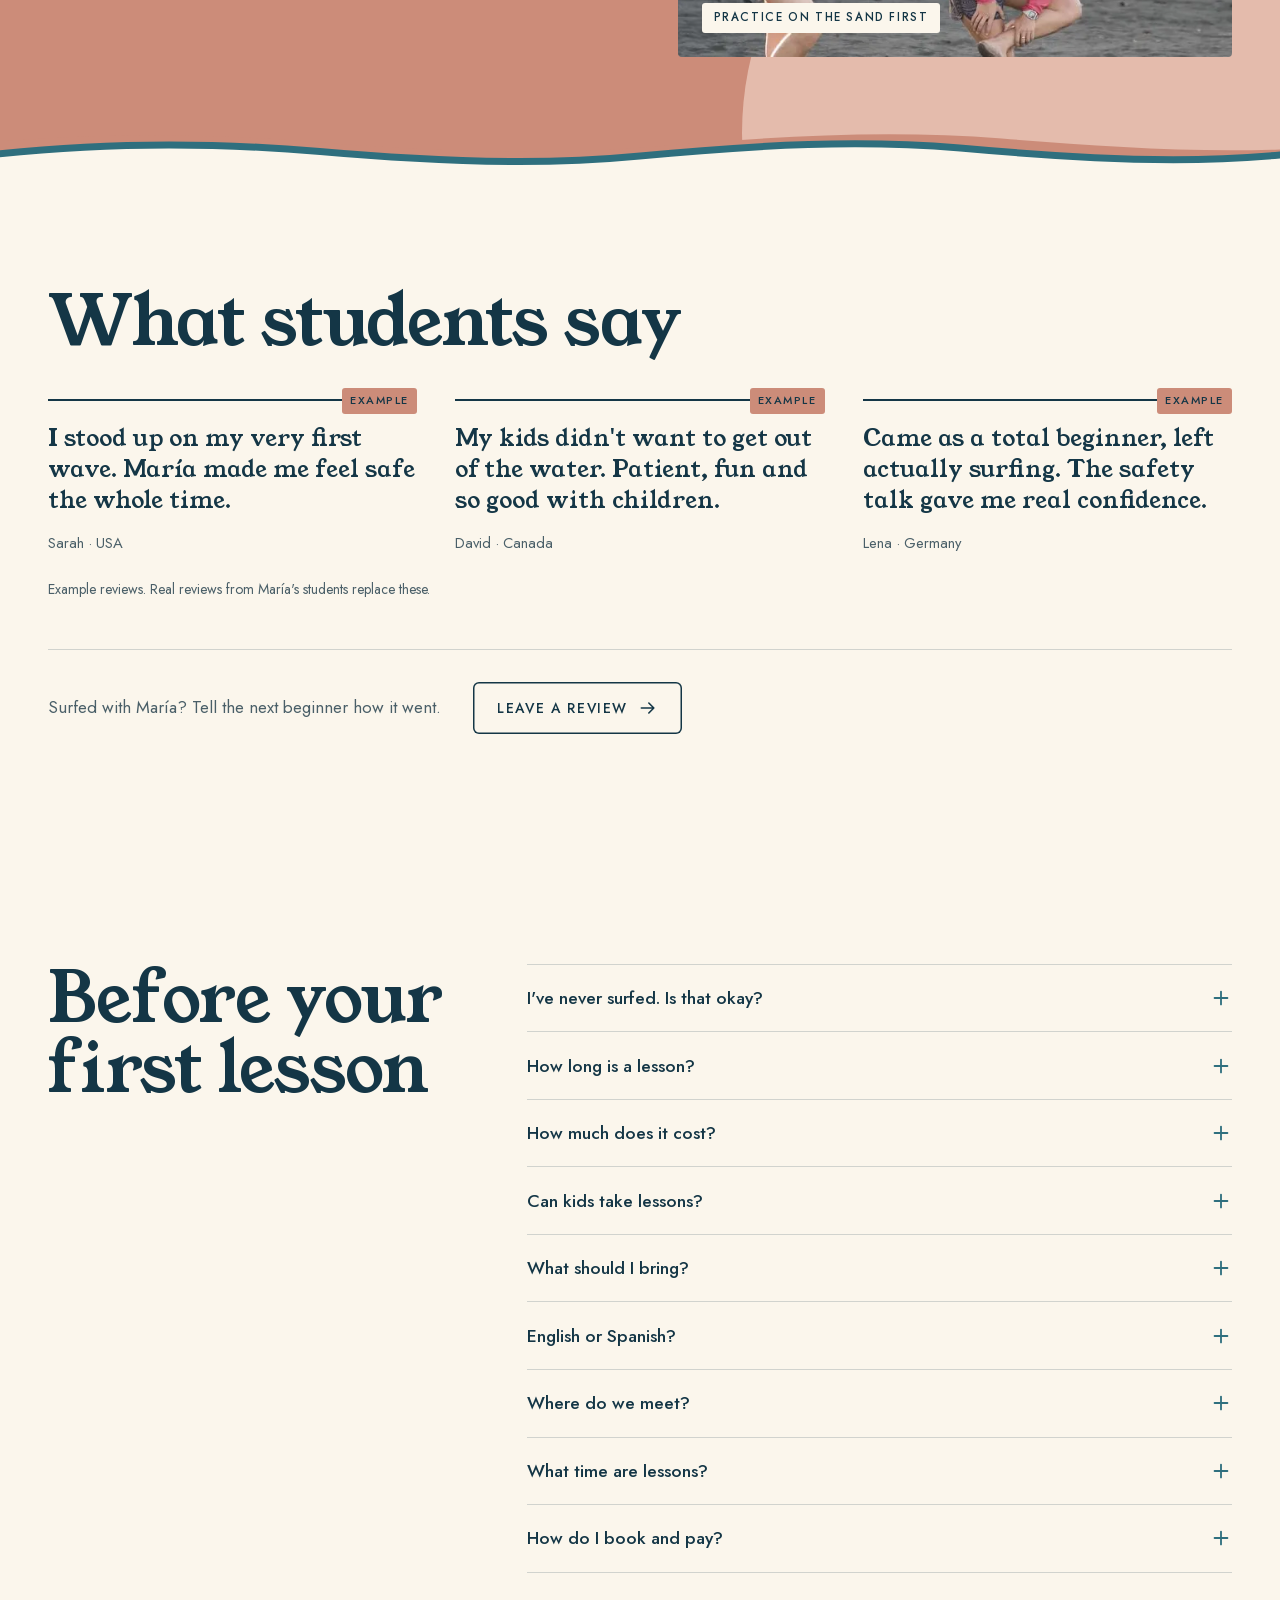
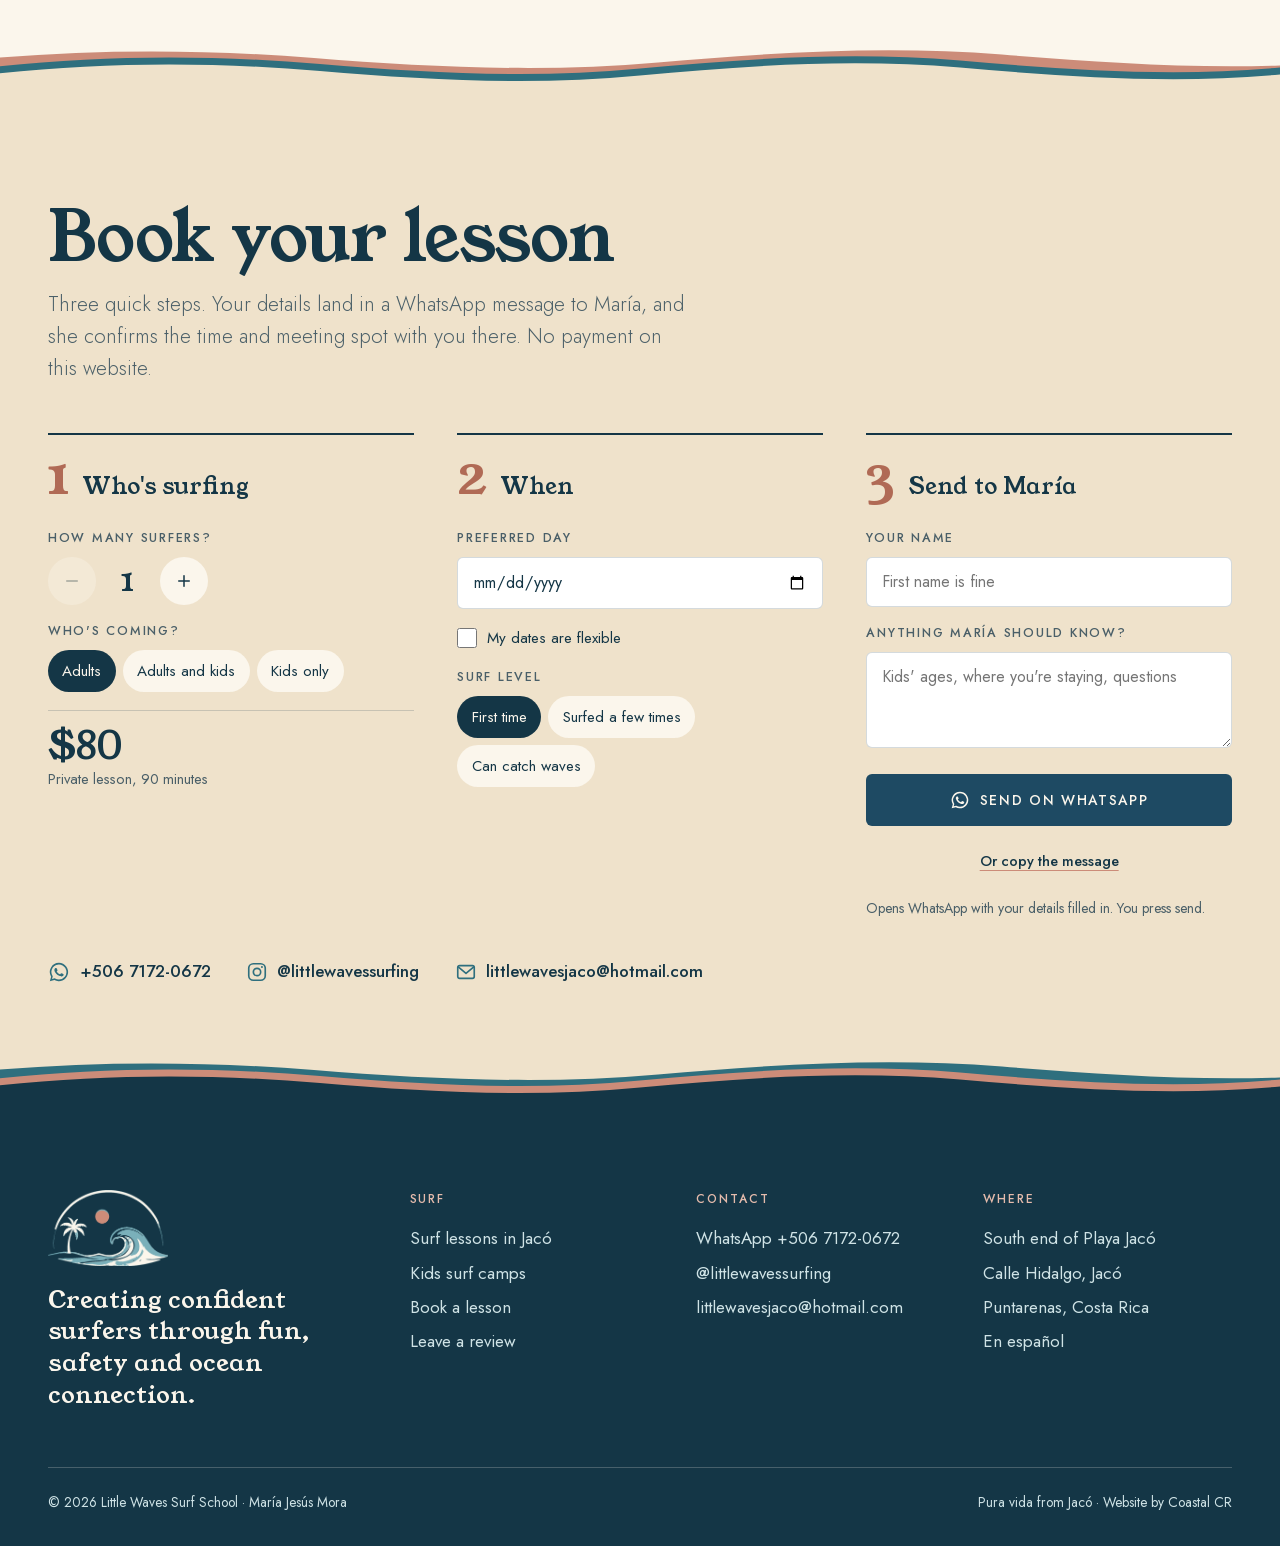
==== commit 52def3fa: "Launch revamped Little Waves site (surf-film poster) New bilingual site: home, surf lessons, kids ca" ====
--- a/index.html
+++ b/index.html
@@ -1,754 +1,335 @@
 <!DOCTYPE html>
 <html lang="en">
 <head>
-<meta charset="UTF-8" />
-<meta name="viewport" content="width=device-width, initial-scale=1.0" />
-<title>Little Waves Surf School — Jacó Beach, Costa Rica</title>
-<link rel="icon" type="image/png" href="img/logo-mark-180.png" />
-<link rel="apple-touch-icon" href="img/logo-mark-180.png" />
-<meta name="description" content="Learn to surf in Jacó Beach, Costa Rica with Little Waves Surf School. Private lessons, group lessons and kids surf camps with instructor María Jesús Mora. Creating confident surfers through fun, safety and ocean connection." />
-<meta property="og:title" content="Little Waves Surf School — Jacó Beach, Costa Rica" />
-<meta property="og:description" content="Private lessons, group lessons & kids surf camps in Jacó Beach. Book your surf lesson with María." />
-<meta property="og:type" content="website" />
-<link rel="preconnect" href="https://fonts.googleapis.com" />
-<link rel="preconnect" href="https://fonts.gstatic.com" crossorigin />
-<link href="https://fonts.googleapis.com/css2?family=Fraunces:ital,opsz,wght@0,9..144,400;0,9..144,500;0,9..144,600;1,9..144,400&family=Jost:wght@300;400;500;600&family=Caveat:wght@500;600&display=swap" rel="stylesheet" />
-<style>
-  :root{
-    --cream:#FBF6EC;
-    --cream-2:#F3E9D9;
-    --cream-3:#EADFCB;
-    --navy:#1E4A63;
-    --navy-deep:#143646;
-    --rose:#CC8C79;
-    --rose-soft:#E4BBAC;
-    --ink:#2C2925;
-    --muted:#6E6256;
-    --line:rgba(30,74,99,.16);
-    --shadow:0 18px 50px -24px rgba(20,54,70,.45);
-    --serif:"Fraunces",Georgia,serif;
-    --sans:"Jost",system-ui,sans-serif;
-    --script:"Caveat",cursive;
-  }
-  *{box-sizing:border-box;margin:0;padding:0}
-  html{scroll-behavior:smooth}
-  body{
-    font-family:var(--sans);
-    color:var(--ink);
-    background:var(--cream);
-    line-height:1.65;
-    -webkit-font-smoothing:antialiased;
-    overflow-x:hidden;
-  }
-  h1,h2,h3{font-family:var(--serif);font-weight:500;line-height:1.08;letter-spacing:-.01em}
-  a{color:inherit;text-decoration:none}
-  img{max-width:100%;display:block}
-  .wrap{width:min(1180px,92vw);margin-inline:auto}
-  .script{font-family:var(--script);color:var(--rose);font-size:1.4em;line-height:1}
-  .eyebrow{
-    font-family:var(--sans);font-weight:500;letter-spacing:.32em;text-transform:uppercase;
-    font-size:.72rem;color:var(--rose);
-  }
-
-  /* ---------- Buttons ---------- */
-  .btn{
-    display:inline-flex;align-items:center;gap:.55rem;
-    font-family:var(--sans);font-weight:500;letter-spacing:.04em;
-    padding:.95rem 1.7rem;border-radius:999px;font-size:.95rem;
-    transition:transform .25s ease, box-shadow .25s ease, background .25s ease;
-    cursor:pointer;border:none;white-space:nowrap;
-  }
-  .btn-primary{background:var(--navy);color:var(--cream)}
-  .btn-primary:hover{transform:translateY(-2px);box-shadow:var(--shadow);background:var(--navy-deep)}
-  .btn-rose{background:var(--rose);color:#fff}
-  .btn-rose:hover{transform:translateY(-2px);box-shadow:var(--shadow)}
-  .btn-ghost{background:transparent;color:var(--navy);border:1.5px solid var(--line)}
-  .btn-ghost:hover{border-color:var(--navy);background:rgba(30,74,99,.05)}
-  .btn svg{width:18px;height:18px}
-
-  /* ---------- Nav ---------- */
-  header.nav{
-    position:fixed;inset:0 0 auto 0;z-index:60;
-    transition:background .3s ease, box-shadow .3s ease, padding .3s ease;
-    padding:1.1rem 0;
-  }
-  header.nav.scrolled{
-    background:rgba(251,246,236,.92);backdrop-filter:blur(12px);
-    box-shadow:0 1px 0 var(--line);padding:.65rem 0;
-  }
-  .nav-inner{display:flex;align-items:center;justify-content:space-between;gap:1.5rem}
-  .brand{display:flex;align-items:center;gap:.7rem}
-  .brand .logo{width:46px;height:46px;flex:none;object-fit:contain}
-  .brand-text{display:flex;flex-direction:column;line-height:1}
-  .brand-text .a{font-family:var(--serif);font-weight:600;font-size:1.15rem;letter-spacing:.02em;color:var(--navy)}
-  .brand-text .b{font-family:var(--sans);font-weight:500;letter-spacing:.34em;text-transform:uppercase;font-size:.56rem;color:var(--rose)}
-  .nav.scrolled .brand-text .a,.nav.scrolled .nav-links a{color:var(--navy)}
-  .nav-links{display:flex;align-items:center;gap:1.9rem}
-  .nav-links a{font-weight:400;font-size:.92rem;letter-spacing:.02em;color:var(--navy);position:relative;transition:color .2s}
-  .nav-links a::after{content:"";position:absolute;left:0;bottom:-5px;height:1.5px;width:0;background:var(--rose);transition:width .25s}
-  .nav-links a:hover::after{width:100%}
-  .nav-links a.btn-primary,.nav.scrolled .nav-links a.btn-primary{color:var(--cream)}
-  .nav-links a.btn::after{display:none}
-  .nav-right{display:flex;align-items:center;gap:1rem}
-  .lang{
-    display:flex;border:1.5px solid var(--line);border-radius:999px;overflow:hidden;font-size:.78rem;
-    font-weight:500;background:rgba(251,246,236,.5);
-  }
-  .lang button{border:none;background:transparent;padding:.42rem .8rem;cursor:pointer;color:var(--muted);font-family:var(--sans);letter-spacing:.06em;transition:.2s}
-  .lang button.active{background:var(--navy);color:var(--cream)}
-  .burger{display:none;flex-direction:column;gap:5px;background:none;border:none;cursor:pointer;padding:.4rem}
-  .burger span{width:24px;height:2px;background:var(--navy);border-radius:2px;transition:.3s}
-
-  /* ---------- Hero ---------- */
-  .hero{position:relative;min-height:100svh;display:flex;align-items:center;overflow:hidden;isolation:isolate}
-  .hero-bg{position:absolute;inset:0;z-index:-2}
-  .hero-bg .sky{position:absolute;inset:0;background:
-      radial-gradient(120% 80% at 75% 8%, #F4D9C9 0%, rgba(244,217,201,0) 42%),
-      linear-gradient(178deg,#bfe0e6 0%,#7fb8c4 34%,#3e7e94 64%,#1e4a63 100%);}
-  .hero-bg .sun{position:absolute;top:14%;right:18%;width:120px;height:120px;border-radius:50%;
-      background:radial-gradient(circle,#F6E2C8 0%,#EBC6A0 55%,rgba(235,198,160,0) 72%);filter:blur(2px)}
-  .hero-waves{position:absolute;left:0;right:0;bottom:-2px;z-index:-1}
-  .hero-waves svg{width:100%;height:auto;display:block}
-  .hero-grain{position:absolute;inset:0;z-index:-1;opacity:.5;mix-blend-mode:soft-light;
-      background-image:url("data:image/svg+xml,%3Csvg xmlns='http://www.w3.org/2000/svg' width='160' height='160'%3E%3Cfilter id='n'%3E%3CfeTurbulence type='fractalNoise' baseFrequency='.8' numOctaves='2'/%3E%3C/filter%3E%3Crect width='100%25' height='100%25' filter='url(%23n)'/%3E%3C/svg%3E");}
-  .hero-photo{position:absolute;inset:0;width:100%;height:100%;object-fit:cover;object-position:center 40%}
-  .hero-overlay{position:absolute;inset:0;background:
-      linear-gradient(180deg,rgba(20,54,70,.42) 0%,rgba(20,54,70,.18) 32%,rgba(20,54,70,.5) 72%,rgba(20,54,70,.86) 100%),
-      linear-gradient(90deg,rgba(20,54,70,.62) 0%,rgba(20,54,70,.12) 52%,rgba(20,54,70,0) 100%);}
-  .about-photo img,.incl-photo img{position:absolute;inset:0;width:100%;height:100%;object-fit:cover}
-  .about-photo img{object-position:center 28%}
-  .gal-grid .tile img{position:absolute;inset:0;width:100%;height:100%;object-fit:cover}
-  .hero-inner{padding-top:7rem}
-  .hero .eyebrow{color:#F4D9C9}
-  .hero h1{
-    color:var(--cream);font-size:clamp(3rem,8.5vw,6.4rem);margin:.7rem 0 .3rem;font-weight:500;
-    text-shadow:0 14px 40px rgba(10,30,40,.35);
-  }
-  .hero h1 .light{font-style:italic;font-weight:400;color:#F4D9C9}
-  .hero .tagline{
-    color:rgba(251,246,236,.95);font-size:clamp(1.05rem,2.2vw,1.4rem);max-width:34ch;
-    font-weight:300;margin-bottom:.4rem;
-  }
-  .hero .loc{display:flex;align-items:center;gap:.5rem;color:rgba(251,246,236,.85);font-size:.95rem;letter-spacing:.12em;text-transform:uppercase;margin-bottom:2rem;font-weight:400}
-  .hero .loc svg{width:16px;height:16px}
-  .hero-cta{display:flex;flex-wrap:wrap;gap:.9rem}
-  .hero .btn-ghost{color:var(--cream);border-color:rgba(251,246,236,.4)}
-  .hero .btn-ghost:hover{border-color:var(--cream);background:rgba(251,246,236,.12)}
-
-  /* ---------- Section frame ---------- */
-  section{position:relative}
-  .sec{padding:clamp(4.5rem,9vw,7.5rem) 0}
-  .sec-head{max-width:60ch;margin-bottom:3rem}
-  .sec-head.center{margin-inline:auto;text-align:center}
-  .sec-head h2{font-size:clamp(2rem,4.6vw,3.2rem);margin:.6rem 0 .8rem;color:var(--navy)}
-  .sec-head p{color:var(--muted);font-size:1.08rem;font-weight:300;max-width:52ch}
-  .sec-head.center p{margin-inline:auto}
-
-  /* ---------- About ---------- */
-  .about{background:var(--cream)}
-  .about-grid{display:grid;grid-template-columns:1.05fr 1fr;gap:clamp(2rem,5vw,4.5rem);align-items:center}
-  .about-photo{
-    position:relative;aspect-ratio:4/5;border-radius:20px;overflow:hidden;box-shadow:var(--shadow);
-    background:linear-gradient(160deg,#7fb8c4,#1e4a63);
-  }
-  .about-photo .ph{position:absolute;inset:0;display:flex;flex-direction:column;align-items:center;justify-content:center;gap:.6rem;color:rgba(251,246,236,.85);text-align:center;padding:2rem}
-  .about-photo .ph svg{width:54px;height:54px;opacity:.85}
-  .about-photo .ph span{font-size:.82rem;letter-spacing:.1em;text-transform:uppercase}
-  .about-photo .badge{
-    position:absolute;left:1.2rem;bottom:1.2rem;background:var(--cream);color:var(--navy);
-    border-radius:14px;padding:.7rem 1.1rem;box-shadow:var(--shadow);
-  }
-  .about-photo .badge b{font-family:var(--serif);font-size:1.5rem;display:block;line-height:1}
-  .about-photo .badge small{font-size:.7rem;letter-spacing:.14em;text-transform:uppercase;color:var(--rose)}
-  .about-body h2{font-size:clamp(2rem,4.6vw,3rem);color:var(--navy);margin:.5rem 0 1.1rem}
-  .about-body p{color:var(--muted);margin-bottom:1.1rem;font-weight:300;font-size:1.06rem}
-  .about-sign{font-family:var(--script);font-size:2rem;color:var(--rose);margin-top:.4rem}
-  .about-meta{display:flex;gap:2rem;margin-top:2rem;flex-wrap:wrap}
-  .about-meta div b{font-family:var(--serif);font-size:1.7rem;color:var(--navy);display:block;line-height:1}
-  .about-meta div span{font-size:.78rem;letter-spacing:.1em;text-transform:uppercase;color:var(--muted)}
-
-  /* ---------- Lessons ---------- */
-  .lessons{position:relative;overflow:hidden;background:var(--navy-deep)}
-  .lessons-video{position:absolute;inset:0;width:100%;height:100%;object-fit:cover;z-index:0}
-  .lessons-overlay{position:absolute;inset:0;z-index:1;background:linear-gradient(180deg,rgba(16,42,55,.74) 0%,rgba(16,42,55,.55) 42%,rgba(16,42,55,.82) 100%)}
-  .lessons .wrap{position:relative;z-index:2}
-  .lessons .sec-head h2{color:var(--cream)}
-  .lessons .sec-head p{color:rgba(251,246,236,.82)}
-  .lessons .eyebrow{color:var(--rose-soft)}
-  @media (prefers-reduced-motion: reduce){.lessons-video{display:none}}
-  .cards{display:grid;grid-template-columns:repeat(4,1fr);gap:1.4rem}
-  .card{
-    background:var(--cream);border:1px solid var(--line);border-radius:18px;padding:2rem 1.6rem;
-    display:flex;flex-direction:column;gap:.7rem;transition:transform .3s ease, box-shadow .3s ease, border-color .3s ease;
-  }
-  .card:hover{transform:translateY(-6px);box-shadow:var(--shadow);border-color:transparent}
-  .card .ic{width:58px;height:58px;border-radius:14px;display:flex;align-items:center;justify-content:center;background:rgba(204,140,121,.14);margin-bottom:.4rem}
-  .card .ic svg{width:32px;height:32px;stroke:var(--navy);fill:none;stroke-width:1.6;stroke-linecap:round;stroke-linejoin:round}
-  .card h3{font-size:1.32rem;color:var(--navy)}
-  .card p{color:var(--muted);font-size:.96rem;font-weight:300;flex:1}
-  .card .price{font-family:var(--serif);color:var(--rose);font-size:1.05rem;font-weight:600}
-  .card .price small{color:var(--muted);font-family:var(--sans);font-weight:300;font-size:.78rem}
-
-  /* ---------- Values band ---------- */
-  .values{background:var(--navy);color:var(--cream);text-align:center;padding:clamp(3rem,6vw,4.5rem) 0}
-  .values .row{display:flex;align-items:center;justify-content:center;gap:clamp(1rem,4vw,3rem);flex-wrap:wrap}
-  .values .row span{font-family:var(--serif);font-size:clamp(1.6rem,4vw,2.6rem);letter-spacing:.04em}
-  .values .row b{color:var(--rose-soft);font-size:1rem}
-  .values p{margin-top:1rem;color:rgba(251,246,236,.7);font-weight:300;font-style:italic;font-family:var(--serif)}
-
-  /* ---------- Included ---------- */
-  .included{background:var(--cream-2)}
-  .incl-grid{display:grid;grid-template-columns:1fr 1fr;gap:clamp(2rem,5vw,4rem);align-items:center}
-  .incl-list{list-style:none;display:grid;gap:1.1rem}
-  .incl-list li{display:flex;gap:1rem;align-items:flex-start}
-  .incl-list .tick{flex:none;width:34px;height:34px;border-radius:50%;background:var(--navy);display:flex;align-items:center;justify-content:center}
-  .incl-list .tick svg{width:16px;height:16px;stroke:var(--cream);stroke-width:2.4;fill:none;stroke-linecap:round;stroke-linejoin:round}
-  .incl-list b{color:var(--navy);font-weight:500;display:block}
-  .incl-list span{color:var(--muted);font-size:.95rem;font-weight:300}
-  .incl-photo{aspect-ratio:1/1;border-radius:20px;overflow:hidden;box-shadow:var(--shadow);
-      background:linear-gradient(150deg,#E4BBAC,#CC8C79 60%,#1e4a63);position:relative}
-  .incl-photo .ph{position:absolute;inset:0;display:flex;flex-direction:column;align-items:center;justify-content:center;gap:.5rem;color:rgba(255,255,255,.9);text-align:center;padding:2rem}
-  .incl-photo .ph svg{width:48px;height:48px}
-  .incl-photo .ph span{font-size:.8rem;letter-spacing:.1em;text-transform:uppercase}
-
-  /* ---------- Gallery ---------- */
-  .gallery{background:var(--cream)}
-  .gal-grid{display:grid;grid-template-columns:repeat(4,1fr);gap:1rem}
-  .gal-grid .tile{border-radius:14px;overflow:hidden;position:relative;aspect-ratio:3/2;background:var(--cream-3)}
-  .gal-grid .tile.ph-slot{display:flex;flex-direction:column;align-items:center;justify-content:center;gap:.5rem;color:var(--navy);background:linear-gradient(150deg,#e9f0f1,#dde9eb);border:1.5px dashed rgba(30,74,99,.28)}
-  .gal-grid .tile.ph-slot svg{width:30px;height:30px;stroke:var(--navy);fill:none;stroke-width:1.5;stroke-linecap:round;stroke-linejoin:round;opacity:.55}
-  .gal-grid .tile.ph-slot span{font-size:.72rem;letter-spacing:.12em;text-transform:uppercase;opacity:.6}
-  .gal-note{text-align:center;color:var(--muted);font-size:.9rem;margin-top:1.4rem;font-style:italic}
-
-  /* ---------- Testimonials ---------- */
-  .testi{background:var(--cream-2)}
-  .testi-grid{display:grid;grid-template-columns:repeat(3,1fr);gap:1.4rem}
-  .quote{background:var(--cream);border-radius:18px;padding:2rem;border:1px solid var(--line)}
-  .quote .stars{color:var(--rose);letter-spacing:.2em;margin-bottom:.8rem;font-size:.9rem}
-  .quote p{font-family:var(--serif);font-style:italic;color:var(--ink);font-size:1.1rem;margin-bottom:1rem}
-  .quote .who{display:flex;align-items:center;gap:.7rem}
-  .quote .av{width:38px;height:38px;border-radius:50%;background:var(--navy);color:var(--cream);display:flex;align-items:center;justify-content:center;font-family:var(--serif);font-size:1rem}
-  .quote .who b{color:var(--navy);font-weight:500;font-size:.95rem;display:block;line-height:1.2}
-  .quote .who span{color:var(--muted);font-size:.8rem}
-
-  /* ---------- Booking ---------- */
-  .book{background:var(--navy);color:var(--cream);position:relative;overflow:hidden}
-  .book::before{content:"";position:absolute;inset:auto -10% -40% -10%;height:60%;
-      background:radial-gradient(60% 100% at 50% 100%,rgba(204,140,121,.35),transparent 70%)}
-  .book-grid{display:grid;grid-template-columns:1fr 1.05fr;gap:clamp(2rem,5vw,4.5rem);align-items:start;position:relative}
-  .book .eyebrow{color:var(--rose-soft)}
-  .book h2{color:var(--cream);font-size:clamp(2rem,4.6vw,3.2rem);margin:.6rem 0 1rem}
-  .book-lead{color:rgba(251,246,236,.82);font-weight:300;margin-bottom:1.8rem;font-size:1.08rem}
-  .book-contact{display:grid;gap:1rem;margin-top:.5rem}
-  .book-contact a{display:flex;align-items:center;gap:.9rem;color:var(--cream);font-size:1.05rem}
-  .book-contact a .ci{width:42px;height:42px;border-radius:12px;background:rgba(251,246,236,.12);display:flex;align-items:center;justify-content:center;flex:none}
-  .book-contact a .ci svg{width:20px;height:20px;stroke:var(--rose-soft);fill:none;stroke-width:1.7;stroke-linecap:round;stroke-linejoin:round}
-  .book-contact a small{display:block;color:rgba(251,246,236,.55);font-size:.72rem;letter-spacing:.1em;text-transform:uppercase}
-  .form{background:var(--cream);border-radius:22px;padding:clamp(1.6rem,3vw,2.4rem);box-shadow:var(--shadow)}
-  .form h3{color:var(--navy);font-size:1.5rem;margin-bottom:.3rem}
-  .form .sub{color:var(--muted);font-size:.92rem;margin-bottom:1.4rem;font-weight:300}
-  .field{margin-bottom:1rem}
-  .field label{display:block;font-size:.78rem;letter-spacing:.08em;text-transform:uppercase;color:var(--muted);margin-bottom:.4rem;font-weight:500}
-  .field input,.field select,.field textarea{
-    width:100%;padding:.8rem 1rem;border:1.5px solid var(--line);border-radius:12px;
-    font-family:var(--sans);font-size:.98rem;color:var(--ink);background:var(--cream);transition:border-color .2s, box-shadow .2s;
-  }
-  .field input:focus,.field select:focus,.field textarea:focus{outline:none;border-color:var(--navy);box-shadow:0 0 0 3px rgba(30,74,99,.1)}
-  .field textarea{resize:vertical;min-height:74px}
-  .two{display:grid;grid-template-columns:1fr 1fr;gap:1rem}
-  .form .btn-rose{width:100%;justify-content:center;margin-top:.6rem}
-  .form-note{font-size:.78rem;color:var(--muted);text-align:center;margin-top:.8rem;font-weight:300}
-
-  /* ---------- Footer ---------- */
-  footer{background:var(--navy-deep);color:rgba(251,246,236,.7);padding:3.5rem 0 2rem}
-  .foot-top{display:flex;justify-content:space-between;gap:2rem;flex-wrap:wrap;align-items:flex-start;padding-bottom:2.2rem;border-bottom:1px solid rgba(251,246,236,.12)}
-  .foot-brand{display:flex;align-items:center;gap:.9rem}
-  .foot-brand .foot-logo{width:62px;height:62px;border-radius:50%;background:var(--cream);display:flex;align-items:center;justify-content:center;flex:none}
-  .foot-brand .foot-logo img{width:48px;height:48px;object-fit:contain}
-  .foot-brand .a{font-family:var(--serif);font-size:1.3rem;color:var(--cream);font-weight:600}
-  .foot-brand .b{font-family:var(--sans);letter-spacing:.3em;text-transform:uppercase;font-size:.6rem;color:var(--rose-soft)}
-  .foot-quote{font-family:var(--script);color:var(--rose-soft);font-size:1.6rem;max-width:24ch;text-align:right}
-  .foot-links{display:flex;gap:2.5rem;flex-wrap:wrap;padding-top:1.8rem}
-  .foot-col h4{font-family:var(--sans);font-weight:500;letter-spacing:.1em;text-transform:uppercase;font-size:.74rem;color:var(--rose-soft);margin-bottom:.8rem}
-  .foot-col a,.foot-col p{display:block;color:rgba(251,246,236,.7);font-size:.92rem;font-weight:300;margin-bottom:.4rem;transition:color .2s}
-  .foot-col a:hover{color:var(--cream)}
-  .foot-bottom{display:flex;justify-content:space-between;gap:1rem;flex-wrap:wrap;margin-top:2rem;font-size:.8rem;color:rgba(251,246,236,.45)}
-
-  /* floating WhatsApp */
-  .wa-float{position:fixed;right:1.3rem;bottom:1.3rem;z-index:70;width:58px;height:58px;border-radius:50%;
-      background:#25D366;display:flex;align-items:center;justify-content:center;box-shadow:0 10px 30px -8px rgba(37,211,102,.6);
-      transition:transform .25s}
-  .wa-float:hover{transform:scale(1.08)}
-  .wa-float svg{width:30px;height:30px;fill:#fff}
-
-  /* reveal */
-  .reveal{opacity:0;transform:translateY(26px);transition:opacity .7s ease, transform .7s ease}
-  .reveal.in{opacity:1;transform:none}
-
-  /* i18n — hide the inactive language, keep each element's natural display */
-  html[lang="en"] [data-es]{display:none !important}
-  html[lang="es"] [data-en]{display:none !important}
-
-  /* ---------- Responsive ---------- */
-  @media(max-width:900px){
-    .nav-links{
-      position:fixed;inset:0 0 0 auto;width:min(78vw,320px);background:var(--cream);
-      flex-direction:column;justify-content:center;gap:1.8rem;padding:2rem;
-      transform:translateX(100%);transition:transform .35s ease;box-shadow:var(--shadow);
-    }
-    .nav-links.open{transform:none}
-    .nav-links a{font-size:1.2rem}
-    .burger{display:flex}
-    .about-grid,.incl-grid,.book-grid{grid-template-columns:1fr}
-    .about-photo{aspect-ratio:4/3;max-width:480px}
-    .cards{grid-template-columns:1fr 1fr}
-    .testi-grid{grid-template-columns:1fr}
-    .gal-grid{grid-template-columns:repeat(2,1fr)}
-    .foot-quote{text-align:left}
-  }
-  @media(max-width:560px){
-    .cards{grid-template-columns:1fr}
-    .two{grid-template-columns:1fr}
-    .hero-inner{padding-top:6rem}
-  }
-</style>
+<meta charset="utf-8">
+<meta name="viewport" content="width=device-width, initial-scale=1, viewport-fit=cover">
+<title>Little Waves Surf School | Surf Lessons in Jacó Beach, Costa Rica</title>
+<meta name="description" content="Surf lessons in Jacó Beach with local instructor María Jesús Mora. Private $80, two people $140, groups $65 per person. 90 minutes, board included. English and Spanish.">
+<meta name="robots" content="index, follow, max-image-preview:large">
+<link rel="canonical" href="https://littlewavessurf.com/">
+<link rel="alternate" hreflang="en" href="https://littlewavessurf.com/"><link rel="alternate" hreflang="es" href="https://littlewavessurf.com/es/"><link rel="alternate" hreflang="x-default" href="https://littlewavessurf.com/">
+<meta name="theme-color" content="#FBF6EC">
+<meta property="og:type" content="website">
+<meta property="og:site_name" content="Little Waves Surf School">
+<meta property="og:locale" content="en_US">
+<meta property="og:title" content="Little Waves Surf School | Surf Lessons in Jacó Beach, Costa Rica">
+<meta property="og:description" content="Surf lessons in Jacó Beach with local instructor María Jesús Mora. Private $80, two people $140, groups $65 per person. 90 minutes, board included. English and Spanish.">
+<meta property="og:url" content="https://littlewavessurf.com/">
+<meta property="og:image" content="https://littlewavessurf.com/img/og-card.jpg">
+<meta property="og:image:width" content="1200"><meta property="og:image:height" content="630">
+<meta name="twitter:card" content="summary_large_image">
+<link rel="icon" type="image/png" href="img/icon-180.png">
+<link rel="apple-touch-icon" href="img/icon-180.png">
+<link rel="preload" href="fonts/youngserif-latin.woff2" as="font" type="font/woff2" crossorigin>
+<link rel="preload" href="fonts/jost-latin.woff2" as="font" type="font/woff2" crossorigin>
+<link rel="stylesheet" href="assets/site.css?v=20260926">
+<script type="application/ld+json">{"@context":"https://schema.org","@graph":[{"@type":"SportsActivityLocation","@id":"https://littlewavessurf.com/#school","name":"Little Waves Surf School","url":"https://littlewavessurf.com/","image":"https://littlewavessurf.com/img/standup-1600.jpg","logo":"https://littlewavessurf.com/img/mark-ink-512.png","telephone":"+506 7172 0672","email":"littlewavesjaco@hotmail.com","description":"Surf lessons in Jacó Beach with local instructor María Jesús Mora. Private $80, two people $140, groups $65 per person. 90 minutes, board included. English and Spanish.","foundingDate":"2026","address":{"@type":"PostalAddress","streetAddress":"Calle Hidalgo, Playa Jacó","addressLocality":"Jacó","addressRegion":"Puntarenas","addressCountry":"CR"},"areaServed":"Jacó, Puntarenas, Costa Rica","priceRange":"$65-$200","knowsLanguage":["en","es"],"sameAs":["https://instagram.com/littlewavessurfing"],"founder":{"@type":"Person","name":"María Jesús Mora","jobTitle":"Surf instructor"},"makesOffer":[{"@type":"Offer","price":"80","priceCurrency":"USD","itemOffered":{"@type":"Service","name":"Private surf lesson (90 minutes)"}},{"@type":"Offer","price":"140","priceCurrency":"USD","itemOffered":{"@type":"Service","name":"Surf lesson for two people (90 minutes)"}},{"@type":"Offer","price":"65","priceCurrency":"USD","itemOffered":{"@type":"Service","name":"Group surf lesson, per person, 3 or more (90 minutes)"}},{"@type":"Offer","price":"200","priceCurrency":"USD","itemOffered":{"@type":"Service","name":"Kids surf camp, ages 5 to 16, per week"}}]},{"@type":"FAQPage","@id":"https://littlewavessurf.com/#faq","mainEntity":[{"@type":"Question","name":"I've never surfed. Is that okay?","acceptedAnswer":{"@type":"Answer","text":"Yes. Lessons are built for first-timers, and every one starts with an ocean-safety briefing on the sand before you go in."}},{"@type":"Question","name":"How long is a lesson?","acceptedAnswer":{"@type":"Answer","text":"90 minutes, private or group."}},{"@type":"Question","name":"How much does it cost?","acceptedAnswer":{"@type":"Answer","text":"$80 for a private lesson, $140 for two people, and $65 per person for three or more. Board, rash guard and the safety briefing are included."}},{"@type":"Question","name":"Can kids take lessons?","acceptedAnswer":{"@type":"Answer","text":"Yes. María teaches kids and adults, and runs weekly kids surf camps for ages 5 to 16 ($200 per week)."}},{"@type":"Question","name":"Where do we meet?","acceptedAnswer":{"@type":"Answer","text":"At the south end of Playa Jacó, by Calle Hidalgo. María sends you the exact spot on WhatsApp."}},{"@type":"Question","name":"What time are lessons?","acceptedAnswer":{"@type":"Answer","text":"It depends on the tide. María picks the best time for your level and confirms it with you on WhatsApp."}},{"@type":"Question","name":"English or Spanish?","acceptedAnswer":{"@type":"Answer","text":"Both. María coaches in English and Spanish."}}]}]}</script>
 </head>
 <body>
-
-<!-- ============ LOGO (reusable inline) ============ -->
-<svg width="0" height="0" style="position:absolute" aria-hidden="true">
-  <symbol id="lw-logo" viewBox="0 0 100 100">
-    <circle cx="50" cy="48" r="40" fill="none" stroke="#1E4A63" stroke-width="2.2"/>
-    <circle cx="62" cy="30" r="6.5" fill="#CC8C79"/>
-    <!-- palm -->
-    <path d="M30 70 C31 56 33 46 35 40" stroke="#1E4A63" stroke-width="2.4" fill="none" stroke-linecap="round"/>
-    <path d="M35 40 C28 34 22 33 17 35 M35 40 C30 31 30 25 32 21 M35 40 C41 33 47 31 52 32 M35 40 C40 35 45 34 49 35" stroke="#1E4A63" stroke-width="2.2" fill="none" stroke-linecap="round"/>
-    <!-- wave -->
-    <path d="M46 72 C50 60 58 50 70 50 C64 52 60 58 60 64 C66 58 74 57 80 60 C72 60 66 66 64 72 Z" fill="#1E4A63"/>
-    <path d="M48 72 C54 64 60 60 68 60" stroke="#FBF6EC" stroke-width="1.6" fill="none" stroke-linecap="round"/>
-  </symbol>
-
-  <symbol id="ic-wa" viewBox="0 0 24 24"><path d="M.057 24l1.687-6.163a11.867 11.867 0 01-1.587-5.945C.16 5.335 5.495 0 12.05 0a11.817 11.817 0 018.413 3.488 11.824 11.824 0 013.48 8.414c-.003 6.557-5.338 11.892-11.893 11.892a11.9 11.9 0 01-5.688-1.448L.057 24zm6.597-3.807c1.676.995 3.276 1.591 5.392 1.592 5.448 0 9.886-4.434 9.889-9.885.002-5.462-4.415-9.89-9.881-9.892-5.452 0-9.887 4.434-9.889 9.884a9.86 9.86 0 001.51 5.26l-.999 3.648 3.978-1.515zm11.387-5.464c-.074-.124-.272-.198-.57-.347-.297-.149-1.758-.868-2.031-.967-.272-.099-.47-.149-.669.149-.198.297-.768.967-.941 1.165-.173.198-.347.223-.644.074-.297-.149-1.255-.462-2.39-1.475-.883-.788-1.48-1.761-1.653-2.059-.173-.297-.018-.458.13-.606.134-.133.297-.347.446-.521.151-.172.2-.296.3-.495.099-.198.05-.372-.025-.521-.075-.148-.669-1.611-.916-2.206-.242-.579-.487-.501-.669-.51l-.57-.01c-.198 0-.52.074-.792.372s-1.04 1.016-1.04 2.479 1.065 2.876 1.213 3.074c.149.198 2.095 3.2 5.076 4.487.709.306 1.263.489 1.694.626.712.226 1.36.194 1.872.118.571-.085 1.758-.719 2.006-1.413.247-.694.247-1.289.173-1.413z"/></symbol>
-
-  <symbol id="ic-pin" viewBox="0 0 24 24"><path d="M12 2a7 7 0 00-7 7c0 5 7 13 7 13s7-8 7-13a7 7 0 00-7-7z" fill="none" stroke="currentColor" stroke-width="1.6"/><circle cx="12" cy="9" r="2.5" fill="none" stroke="currentColor" stroke-width="1.6"/></symbol>
+<svg width="0" height="0" style="position:absolute" aria-hidden="true" focusable="false">
+  <symbol id="i-wa" viewBox="0 0 24 24"><path fill="currentColor" d="M12 2a10 10 0 0 0-8.6 15.1L2 22l5-1.3A10 10 0 1 0 12 2zm0 18.2c-1.5 0-3-.4-4.3-1.2l-.3-.2-3 .8.8-2.9-.2-.3A8.2 8.2 0 1 1 12 20.2zm4.5-6.1c-.2-.1-1.5-.7-1.7-.8-.2-.1-.4-.1-.6.1l-.8 1c-.1.2-.3.2-.5.1a6.7 6.7 0 0 1-3.3-2.9c-.2-.4.2-.4.7-1.3.1-.2 0-.3 0-.4l-.8-1.8c-.2-.5-.4-.4-.6-.4h-.5c-.2 0-.4.1-.6.3-.2.2-.8.8-.8 2s.9 2.3 1 2.5c.1.2 1.7 2.6 4.2 3.7 1.6.7 2.2.7 3 .6.5-.1 1.5-.6 1.7-1.2.2-.6.2-1.1.1-1.2 0-.1-.2-.2-.5-.3z"/></symbol>
+  <symbol id="i-ig" viewBox="0 0 24 24"><g fill="none" stroke="currentColor" stroke-width="1.8"><rect x="3" y="3" width="18" height="18" rx="5"/><circle cx="12" cy="12" r="4"/></g><circle cx="17.4" cy="6.6" r="1.1" fill="currentColor"/></symbol>
+  <symbol id="i-mail" viewBox="0 0 24 24"><g fill="none" stroke="currentColor" stroke-width="1.8" stroke-linejoin="round"><rect x="3" y="5" width="18" height="14" rx="2"/><path d="m3.5 6.5 8.5 7 8.5-7"/></g></symbol>
+  <symbol id="i-pin" viewBox="0 0 24 24"><g fill="none" stroke="currentColor" stroke-width="1.8"><path d="M12 21s-7-6.2-7-11.5a7 7 0 0 1 14 0C19 14.8 12 21 12 21z"/><circle cx="12" cy="9.5" r="2.5"/></g></symbol>
+  <symbol id="i-globe" viewBox="0 0 24 24"><g fill="none" stroke="currentColor" stroke-width="1.7"><circle cx="12" cy="12" r="9"/><path d="M3 12h18M12 3c2.6 2.6 3.8 5.6 3.8 9s-1.2 6.4-3.8 9c-2.6-2.6-3.8-5.6-3.8-9S9.4 5.6 12 3z"/></g></symbol>
+  <symbol id="i-menu" viewBox="0 0 24 24"><path d="M3 7h18M3 12h18M3 17h12" fill="none" stroke="currentColor" stroke-width="1.9" stroke-linecap="round"/></symbol>
+  <symbol id="i-close" viewBox="0 0 24 24"><path d="M6 6l12 12M18 6 6 18" fill="none" stroke="currentColor" stroke-width="1.9" stroke-linecap="round"/></symbol>
+  <symbol id="i-plus" viewBox="0 0 24 24"><path d="M12 5v14M5 12h14" fill="none" stroke="currentColor" stroke-width="2" stroke-linecap="round"/></symbol>
+  <symbol id="i-minus" viewBox="0 0 24 24"><path d="M5 12h14" fill="none" stroke="currentColor" stroke-width="2" stroke-linecap="round"/></symbol>
+  <symbol id="i-arrow" viewBox="0 0 24 24"><path d="M4 12h15m-6-6 6 6-6 6" fill="none" stroke="currentColor" stroke-width="1.9" stroke-linecap="round" stroke-linejoin="round"/></symbol>
+  <symbol id="i-left" viewBox="0 0 24 24"><path d="M20 12H5m6-6-6 6 6 6" fill="none" stroke="currentColor" stroke-width="1.9" stroke-linecap="round" stroke-linejoin="round"/></symbol>
+  <symbol id="i-check" viewBox="0 0 24 24"><g fill="none" stroke="currentColor" stroke-width="1.9" stroke-linecap="round" stroke-linejoin="round"><circle cx="12" cy="12" r="9"/><path d="m8 12.5 2.7 2.7L16.5 9.5"/></g></symbol>
+  <symbol id="i-board" viewBox="0 0 24 24"><g fill="none" stroke="currentColor" stroke-width="1.7" stroke-linecap="round"><path d="M12 2.5c3 3.5 4.2 8.3 3.6 13.2-.3 2.6-1.6 5.3-3.6 5.8-2-.5-3.3-3.2-3.6-5.8-.6-4.9.6-9.7 3.6-13.2z"/><path d="M12 5v15"/></g></symbol>
+  <symbol id="i-shirt" viewBox="0 0 24 24"><path d="M8 3 3 6l2 5 2-1v11h10V10l2 1 2-5-5-3c-.5 1.7-2 2.8-4 2.8S8.5 4.7 8 3z" fill="none" stroke="currentColor" stroke-width="1.7" stroke-linejoin="round"/></symbol>
+  <symbol id="i-shield" viewBox="0 0 24 24"><g fill="none" stroke="currentColor" stroke-width="1.7" stroke-linejoin="round" stroke-linecap="round"><path d="M12 3 5 6v5.5c0 4.4 3 8 7 9.5 4-1.5 7-5.1 7-9.5V6l-7-3z"/><path d="M8.5 12.5c1.2-1 2.3-1 3.5 0s2.3 1 3.5 0"/></g></symbol>
+  <symbol id="i-camera" viewBox="0 0 24 24"><g fill="none" stroke="currentColor" stroke-width="1.7" stroke-linejoin="round"><path d="M4 8h3l1.5-2.5h7L17 8h3v11H4z"/><circle cx="12" cy="13" r="3.5"/></g></symbol>
+  <symbol id="i-star" viewBox="0 0 24 24"><path fill="currentColor" d="m12 3 2.7 5.6 6.1.9-4.4 4.3 1 6.1L12 17l-5.4 2.9 1-6.1-4.4-4.3 6.1-.9z"/></symbol>
+  <symbol id="i-copy" viewBox="0 0 24 24"><g fill="none" stroke="currentColor" stroke-width="1.7"><rect x="8" y="8" width="12" height="12" rx="2"/><path d="M16 8V5a1 1 0 0 0-1-1H5a1 1 0 0 0-1 1v10a1 1 0 0 0 1 1h3"/></g></symbol>
 </svg>
-
-<!-- ============ NAV ============ -->
-<header class="nav" id="nav">
-  <div class="wrap nav-inner">
-    <a href="#top" class="brand" aria-label="Little Waves Surf School">
-      <img class="logo" src="img/logo-mark.png" alt="Little Waves Surf School logo" />
-      <span class="brand-text"><span class="a">Little Waves</span><span class="b">Surf School</span></span>
+<a class="sr" href="#main">Skip to content</a>
+<header class="top" id="top">
+  <div class="wrap top-in">
+    <a class="brand" href="./" aria-label="Little Waves Surf School, home">
+      <img src="img/mark-ink-160.png" width="160" height="101" alt="" />
+      <span>Little Waves</span>
     </a>
-    <nav class="nav-links" id="navLinks">
-      <a href="#lessons" data-en>Lessons</a><a href="#lessons" data-es>Clases</a>
-      <a href="#about" data-en>Meet María</a><a href="#about" data-es>Conoce a María</a>
-      <a href="#included" data-en>What's Included</a><a href="#included" data-es>Qué Incluye</a>
-      <a href="#gallery" data-en>Gallery</a><a href="#gallery" data-es>Galería</a>
-      <a href="#book" class="btn btn-primary" style="padding:.6rem 1.2rem" data-en>Book a Lesson</a>
-      <a href="#book" class="btn btn-primary" style="padding:.6rem 1.2rem" data-es>Reservar</a>
+    <nav class="nav" aria-label="Main">
+      <a href="surf-lessons-jaco/">Lessons</a>
+      <a href="kids-surf-camps/">Kids</a>
+      <a href="./#maria">María</a>
+      <a href="./#reviews">Reviews</a>
     </nav>
-    <div class="nav-right">
-      <div class="lang" role="group" aria-label="Language">
-        <button id="enBtn" class="active" onclick="setLang('en')">EN</button>
-        <button id="esBtn" onclick="setLang('es')">ES</button>
+    <a class="lang" href="es/" hreflang="es" data-lang-switch="es" aria-label="Ver en español">
+      <svg aria-hidden="true"><use href="#i-globe"/></svg><b class="on">EN</b><b class="">ES</b>
+    </a>
+    <a class="btn btn-sea btn-top" href="./#book">Book a lesson</a>
+    <button class="menu-btn" type="button" aria-label="Open menu" aria-controls="sheet" aria-expanded="false" data-menu-open><svg aria-hidden="true"><use href="#i-menu"/></svg></button>
+  </div>
+</header>
+<div class="sheet" id="sheet" role="dialog" aria-modal="true" aria-label="Menu">
+  <div class="sheet-head">
+    <a class="brand" href="./"><img src="img/mark-ink-160.png" width="44" alt="" /><span>Little Waves</span></a>
+    <button class="menu-btn" type="button" aria-label="Close menu" data-menu-close style="display:inline-flex"><svg aria-hidden="true"><use href="#i-close"/></svg></button>
+  </div>
+  <nav aria-label="Mobile">
+    <a href="./">Home</a>
+    <a href="surf-lessons-jaco/">Surf lessons</a>
+    <a href="kids-surf-camps/">Kids surf camps</a>
+    <a href="./#maria">Meet María</a>
+    <a href="./#reviews">Reviews</a>
+    <a href="es/" data-lang-switch="es">En español</a>
+  </nav>
+  <a class="btn btn-sea" href="./#book" data-menu-close><svg aria-hidden="true"><use href="#i-wa"/></svg>Book on WhatsApp</a>
+</div>
+<main id="main">
+<section class="poster" aria-labelledby="title">
+  <div class="sun" aria-hidden="true" data-sun></div>
+  <div class="sky wrap">
+    <h1 class="bill-title" id="title"><span>Little</span> <span>Waves</span></h1>
+    <p class="billing"><span class="star">Starring María Jesús Mora</span> <span>Private, group and kids surf lessons<i>·</i></span> <span>Jacó Beach, Costa Rica<i>·</i></span> <span>English y Español</span></p>
+    <p class="tagline">Creating confident surfers through fun, safety and ocean connection.</p>
+    <div class="cta-row">
+      <a class="btn btn-sea" href="#book"><svg aria-hidden="true"><use href="#i-wa"/></svg>Book on WhatsApp</a>
+      <span class="from">90-minute lessons from <b>$65</b></span>
+    </div>
+  </div>
+  <figure class="sea-plate">
+    <picture><source type="image/webp" srcset="img/standup-800.webp 800w, img/standup-1600.webp 1600w" sizes="100vw"><img src="img/standup-1600.jpg" srcset="img/standup-800.jpg 800w, img/standup-1600.jpg 1600w" sizes="100vw" width="1600" height="1056" alt="A student standing up on a wave during a surf lesson at Jacó Beach" fetchpriority="high"></picture>
+    <figcaption class="ticket">Jacó Beach <b>·</b> Up and riding</figcaption>
+  </figure>
+</section>
+
+<section class="band b-paper pad" id="maria" aria-labelledby="maria-h">
+  <div class="wrap maria">
+    <div class="maria-plates">
+      <figure class="p1">
+        <picture><source type="image/webp" srcset="img/teaching-800.webp 800w, img/teaching-1600.webp 1600w" sizes="(max-width:860px) 92vw, 50vw"><img src="img/teaching-1600.jpg" srcset="img/teaching-800.jpg 800w, img/teaching-1600.jpg 1600w" sizes="(max-width:860px) 92vw, 50vw" width="1600" height="1060" alt="María coaching a young student on the beach in Jacó" loading="lazy" decoding="async"></picture>
+        <figcaption class="ticket">María <b>·</b> Coaching on the sand</figcaption>
+      </figure>
+      <figure class="p2">
+        <picture><source type="image/webp" srcset="img/walkin-800.webp 800w, img/walkin-1600.webp 1600w" sizes="(max-width:860px) 50vw, 26vw"><img src="img/walkin-1600.jpg" srcset="img/walkin-800.jpg 800w, img/walkin-1600.jpg 1600w" sizes="(max-width:860px) 50vw, 26vw" width="1600" height="1060" alt="María walking a student out into the surf" loading="lazy" decoding="async"></picture>
+        <figcaption class="ticket">Heading out</figcaption>
+      </figure>
+    </div>
+    <div>
+      <h2 id="maria-h">Learn to surf <em>with María.</em></h2>
+      <p class="lede">Little Waves is María's own small surf school: small groups, patient coaching, and lessons in English or Spanish.</p>
+      <p>María is a local surfer from Playa Jacó who started surfing at a young age. Over the years surfing became more than a sport, it became a way of life. Today, sharing that passion and helping others feel the joy of surfing is what makes her happiest.</p>
+      <p>Every lesson starts with ocean safety and ends with a smile.</p>
+      <div class="values" aria-label="What every lesson is built on"><span>Learn</span><span>Play</span><span>Surf</span><span>Connect</span></div>
+    </div>
+  </div>
+</section>
+
+<section class="band edge b-sea pad" id="lessons" aria-labelledby="lessons-h"><i class="ink" aria-hidden="true"></i>
+  <div class="wrap">
+    <div class="bill-head">
+      <h2 id="lessons-h">Lessons, 90 minutes each</h2>
+      <p>One price list, no surprises. Board, rash guard and the safety briefing are always included.</p>
+    </div>
+    <ul class="bill">
+      <li>
+        <div class="price"><sup>$</sup>80<small>One person</small></div>
+        <div><h3>Private lesson</h3><p>Just you and María. Coaching built around your pace and your goals, the fastest way to progress.</p></div>
+        <a class="ask" href="https://wa.me/50671720672" data-wa data-wa-msg="private"><span class="t">Ask María</span> <svg class="arrow" width="20" height="20" aria-hidden="true"><use href="#i-arrow"/></svg></a>
+      </li>
+      <li>
+        <div class="price"><sup>$</sup>140<small>Two people</small></div>
+        <div><h3>Lesson for two</h3><p>A couple, two friends, a parent and a kid. Share the first wave and the stories after.</p></div>
+        <a class="ask" href="https://wa.me/50671720672" data-wa data-wa-msg="two"><span class="t">Ask María</span> <svg class="arrow" width="20" height="20" aria-hidden="true"><use href="#i-arrow"/></svg></a>
+      </li>
+      <li>
+        <div class="price"><sup>$</sup>65<small>Per person, 3 or more</small></div>
+        <div><h3>Group lesson</h3><p>Families and friends learning together in a small, supportive group.</p></div>
+        <a class="ask" href="https://wa.me/50671720672" data-wa data-wa-msg="group"><span class="t">Ask María</span> <svg class="arrow" width="20" height="20" aria-hidden="true"><use href="#i-arrow"/></svg></a>
+      </li>
+      <li>
+        <div class="price"><sup>$</sup>200<small>Per week, ages 5 to 16</small></div>
+        <div><h3>Kids surf camps</h3><p>Water confidence, ocean safety and a lot of play for little surfers.</p></div>
+        <a class="ask" href="kids-surf-camps/"><span class="t">Kids camps</span> <svg class="arrow" width="20" height="20" aria-hidden="true"><use href="#i-arrow"/></svg></a>
+      </li>
+    </ul>
+    <div class="included">
+      <span><svg aria-hidden="true"><use href="#i-board"/></svg>Surfboard sized for you</span>
+      <span><svg aria-hidden="true"><use href="#i-shirt"/></svg>Rash guard</span>
+      <span><svg aria-hidden="true"><use href="#i-shield"/></svg>Ocean-safety briefing</span>
+      <span><svg aria-hidden="true"><use href="#i-camera"/></svg>Photos of your session on request</span>
+    </div>
+  </div>
+</section>
+
+<section class="band edge b-sand pad" aria-labelledby="reel-h"><i class="ink" aria-hidden="true"></i>
+  <div class="wrap reel-head">
+    <h2 id="reel-h">Out on the water</h2>
+    <div class="reel-ctrl">
+      <button type="button" data-reel="-1" aria-label="Previous photos"><svg aria-hidden="true"><use href="#i-left"/></svg></button>
+      <button type="button" data-reel="1" aria-label="More photos"><svg aria-hidden="true"><use href="#i-arrow"/></svg></button>
+    </div>
+  </div>
+  <div class="reel" id="reel" tabindex="0" aria-label="Lesson photos">
+    <figure><picture><source type="image/webp" srcset="img/family-800.webp 800w, img/family-1600.webp 1600w" sizes="(max-width:640px) 460px, 760px"><img src="img/family-1600.jpg" srcset="img/family-800.jpg 800w, img/family-1600.jpg 1600w" sizes="(max-width:640px) 460px, 760px" width="1600" height="1067" alt="A family with their surfboard after a lesson" loading="lazy" decoding="async"></picture><figcaption class="ticket">After the lesson</figcaption></figure>
+    <figure><picture><source type="image/webp" srcset="img/boards-800.webp 800w, img/boards-1600.webp 1600w" sizes="(max-width:640px) 460px, 760px"><img src="img/boards-1600.jpg" srcset="img/boards-800.jpg 800w, img/boards-1600.jpg 1600w" sizes="(max-width:640px) 460px, 760px" width="1600" height="1067" alt="Two students carrying longboards into the water" loading="lazy" decoding="async"></picture><figcaption class="ticket">Boards in hand</figcaption></figure>
+    <figure><picture><source type="image/webp" srcset="img/drone-800.webp 800w, img/drone-1600.webp 1600w" sizes="(max-width:640px) 540px, 900px"><img src="img/drone-1600.jpg" srcset="img/drone-800.jpg 800w, img/drone-1600.jpg 1600w" sizes="(max-width:640px) 540px, 900px" width="1600" height="900" alt="A surf lesson seen from above in green Pacific water" loading="lazy" decoding="async"></picture><figcaption class="ticket">From above</figcaption></figure>
+    <figure><picture><source type="image/webp" srcset="img/laugh-800.webp 800w, img/laugh-1600.webp 1600w" sizes="(max-width:640px) 460px, 760px"><img src="img/laugh-1600.jpg" srcset="img/laugh-800.jpg 800w, img/laugh-1600.jpg 1600w" sizes="(max-width:640px) 460px, 760px" width="1600" height="1064" alt="Two surfers laughing on the beach with a board" loading="lazy" decoding="async"></picture><figcaption class="ticket">On the sand</figcaption></figure>
+    <figure><picture><source type="image/webp" srcset="img/ride2-800.webp 800w, img/ride2-1600.webp 1600w" sizes="(max-width:640px) 460px, 760px"><img src="img/ride2-1600.jpg" srcset="img/ride2-800.jpg 800w, img/ride2-1600.jpg 1600w" sizes="(max-width:640px) 460px, 760px" width="1600" height="1067" alt="A surfer riding a clean wave at Jacó" loading="lazy" decoding="async"></picture><figcaption class="ticket">Jacó Beach <b>·</b> A good day</figcaption></figure>
+    <figure><picture><source type="image/webp" srcset="img/boards2-800.webp 800w, img/boards2-1600.webp 1600w" sizes="(max-width:640px) 460px, 760px"><img src="img/boards2-1600.jpg" srcset="img/boards2-800.jpg 800w, img/boards2-1600.jpg 1600w" sizes="(max-width:640px) 460px, 760px" width="1600" height="1067" alt="Two surfers walking into the water with their boards" loading="lazy" decoding="async"></picture><figcaption class="ticket">Ready to go</figcaption></figure>
+    <figure><picture><source type="image/webp" srcset="img/water-800.webp 800w, img/water-1600.webp 1600w" sizes="(max-width:640px) 460px, 760px"><img src="img/water-1600.jpg" srcset="img/water-800.jpg 800w, img/water-1600.jpg 1600w" sizes="(max-width:640px) 460px, 760px" width="1600" height="1067" alt="Waiting for a wave together out in the lineup" loading="lazy" decoding="async"></picture><figcaption class="ticket">Waiting for the set</figcaption></figure>
+    <figure><picture><source type="image/webp" srcset="img/ride1-800.webp 800w, img/ride1-1600.webp 1600w" sizes="(max-width:640px) 460px, 760px"><img src="img/ride1-1600.jpg" srcset="img/ride1-800.jpg 800w, img/ride1-1600.jpg 1600w" sizes="(max-width:640px) 460px, 760px" width="1600" height="1067" alt="A surfer tucked into a wave at Jacó" loading="lazy" decoding="async"></picture><figcaption class="ticket">Out back</figcaption></figure>
+  </div>
+</section>
+
+<section class="band edge b-sun pad kids-band" aria-labelledby="kids-h"><i class="ink" aria-hidden="true"></i>
+  <div class="rise-clip" aria-hidden="true"><div class="rise"></div></div>
+  <div class="wrap kids">
+    <div>
+      <h2 id="kids-h">Little surfers welcome</h2>
+      <p class="lede">Patient, playful and safety-first. María teaches kids to feel at home in the ocean before they ever stand up.</p>
+      <a class="btn btn-sea" href="kids-surf-camps/">Kids surf camps <svg class="arrow" aria-hidden="true"><use href="#i-arrow"/></svg></a>
+    </div>
+    <figure>
+      <picture><source type="image/webp" srcset="img/sand-800.webp 800w, img/sand-1600.webp 1600w" sizes="(max-width:860px) 92vw, 46vw"><img src="img/sand-1600.jpg" srcset="img/sand-800.jpg 800w, img/sand-1600.jpg 1600w" sizes="(max-width:860px) 92vw, 46vw" width="1600" height="1067" alt="A young student practicing her pop-up on the sand with her instructor" loading="lazy" decoding="async"></picture>
+      <figcaption class="ticket">Practice on the sand first</figcaption>
+    </figure>
+  </div>
+</section>
+
+<section class="band edge b-paper pad" id="reviews" aria-labelledby="rev-h"><i class="ink" aria-hidden="true"></i>
+  <div class="wrap">
+    <h2 id="rev-h">What students say</h2>
+    <div class="quotes"><blockquote><span class="example">Example</span><p>I stood up on my very first wave. María made me feel safe the whole time.</p><footer>Sarah · USA</footer></blockquote><blockquote><span class="example">Example</span><p>My kids didn't want to get out of the water. Patient, fun and so good with children.</p><footer>David · Canada</footer></blockquote><blockquote><span class="example">Example</span><p>Came as a total beginner, left actually surfing. The safety talk gave me real confidence.</p><footer>Lena · Germany</footer></blockquote></div><p class="send-note" style="margin-top:1.4rem">Example reviews. Real reviews from María's students replace these.</p>
+    <div class="review-ask">
+      <p>Surfed with María? Tell the next beginner how it went.</p>
+      <a class="btn btn-line" href="review/">Leave a review <svg class="arrow" aria-hidden="true"><use href="#i-arrow"/></svg></a>
+    </div>
+  </div>
+</section>
+
+<section class="band b-paper pad" id="faq" aria-labelledby="faq-h">
+  <div class="wrap faq">
+    <h2 id="faq-h">Before your first lesson</h2>
+    <div>
+      <details><summary>I've never surfed. Is that okay?<svg aria-hidden="true"><use href="#i-plus"/></svg></summary><p>Yes. Lessons are built for first-timers, and every one starts with an ocean-safety briefing on the sand before you go in.</p></details>
+      <details><summary>How long is a lesson?<svg aria-hidden="true"><use href="#i-plus"/></svg></summary><p>90 minutes, private or group.</p></details>
+      <details><summary>How much does it cost?<svg aria-hidden="true"><use href="#i-plus"/></svg></summary><p>$80 for a private lesson, $140 for two people, and $65 per person for three or more. Board, rash guard and the safety briefing are included.</p></details>
+      <details><summary>Can kids take lessons?<svg aria-hidden="true"><use href="#i-plus"/></svg></summary><p>Yes. María teaches kids and adults, and runs weekly kids surf camps for ages 5 to 16 ($200 per week).</p></details>
+      <details><summary>What should I bring?<svg aria-hidden="true"><use href="#i-plus"/></svg></summary><p>Your swimsuit, sunscreen and water. The surfboard and rash guard are ready for you.</p></details>
+      <details><summary>English or Spanish?<svg aria-hidden="true"><use href="#i-plus"/></svg></summary><p>Both. María coaches in English and Spanish.</p></details>
+      <details><summary>Where do we meet?<svg aria-hidden="true"><use href="#i-plus"/></svg></summary><p>At the south end of Playa Jacó, by Calle Hidalgo. María sends you the exact spot on WhatsApp.</p></details>
+      <details><summary>What time are lessons?<svg aria-hidden="true"><use href="#i-plus"/></svg></summary><p>It depends on the tide. María picks the best time for your level and confirms it with you on WhatsApp.</p></details>
+      <details><summary>How do I book and pay?<svg aria-hidden="true"><use href="#i-plus"/></svg></summary><p>Send your details on WhatsApp. María confirms the time and where to meet. Nothing is charged on this website.</p></details>
+    </div>
+  </div>
+</section>
+
+
+<section class="band edge b-sand pad" id="book" aria-labelledby="book-h"><i class="ink" aria-hidden="true"></i>
+  <div class="wrap">
+    <div class="book-head">
+      <h2 id="book-h">Book your lesson</h2>
+      <p class="lede">Three quick steps. Your details land in a WhatsApp message to María, and she confirms the time and meeting spot with you there. No payment on this website.</p>
+    </div>
+    <form class="stations" id="planner" novalidate>
+      <fieldset class="station">
+        <legend class="station-n"><b>1</b><span>Who's surfing</span></legend>
+        <div>
+          <span class="field-label" id="ppl-l">How many surfers?</span>
+          <div class="stepper" role="group" aria-labelledby="ppl-l">
+            <button type="button" data-step="-1" aria-label="One fewer"><svg aria-hidden="true"><use href="#i-minus"/></svg></button>
+            <output id="ppl" aria-live="polite">1</output>
+            <button type="button" data-step="1" aria-label="One more"><svg aria-hidden="true"><use href="#i-plus"/></svg></button>
+          </div>
+        </div>
+        <div>
+          <span class="field-label" id="who-l">Who's coming?</span>
+          <div class="chips" role="radiogroup" aria-labelledby="who-l">
+            <label><input type="radio" name="who" value="adults" checked><span>Adults</span></label>
+            <label><input type="radio" name="who" value="mix"><span>Adults and kids</span></label>
+            <label><input type="radio" name="who" value="kids"><span>Kids only</span></label>
+          </div>
+        </div>
+        <div class="estimate" aria-live="polite">
+          <b id="est-price">$80</b>
+          <span id="est-note">Private lesson, 90 minutes</span>
+        </div>
+      </fieldset>
+      <fieldset class="station">
+        <legend class="station-n"><b>2</b><span>When</span></legend>
+        <div>
+          <label class="field-label" for="date">Preferred day</label>
+          <input class="input" type="date" id="date" name="date">
+        </div>
+        <label class="check"><input type="checkbox" id="flex" name="flex"> My dates are flexible</label>
+        <div>
+          <span class="field-label" id="lvl-l">Surf level</span>
+          <div class="chips" role="radiogroup" aria-labelledby="lvl-l">
+            <label><input type="radio" name="level" value="first" checked><span>First time</span></label>
+            <label><input type="radio" name="level" value="some"><span>Surfed a few times</span></label>
+            <label><input type="radio" name="level" value="good"><span>Can catch waves</span></label>
+          </div>
+        </div>
+      </fieldset>
+      <fieldset class="station">
+        <legend class="station-n"><b>3</b><span>Send to María</span></legend>
+        <div>
+          <label class="field-label" for="name">Your name</label>
+          <input class="input" id="name" name="name" autocomplete="name" placeholder="First name is fine">
+        </div>
+        <div>
+          <label class="field-label" for="notes">Anything María should know?</label>
+          <textarea class="input" id="notes" name="notes" placeholder="Kids' ages, where you're staying, questions"></textarea>
+        </div>
+        <button class="btn btn-sea" type="submit"><svg aria-hidden="true"><use href="#i-wa"/></svg>Send on WhatsApp</button>
+        <button class="copy-btn" type="button" data-copy>Or copy the message</button>
+        <p class="send-note">Opens WhatsApp with your details filled in. You press send.</p>
+      </fieldset>
+    </form>
+    <div class="contact-row">
+      <a href="https://wa.me/50671720672" data-wa><svg aria-hidden="true"><use href="#i-wa"/></svg>+506 7172-0672</a>
+      <a href="https://instagram.com/littlewavessurfing" rel="noopener" target="_blank"><svg aria-hidden="true"><use href="#i-ig"/></svg>@littlewavessurfing</a>
+      <a href="mailto:littlewavesjaco@hotmail.com"><svg aria-hidden="true"><use href="#i-mail"/></svg>littlewavesjaco@hotmail.com</a>
+    </div>
+  </div>
+</section>
+
+</main>
+<footer class="band edge b-night foot"><i class="ink" aria-hidden="true"></i>
+  <div class="wrap">
+    <div class="foot-grid">
+      <div class="foot-brand">
+        <img src="img/mark-reverse-512.png" width="120" alt="Little Waves Surf School" loading="lazy" />
+        <p>Creating confident surfers through fun, safety and ocean connection.</p>
       </div>
-      <button class="burger" id="burger" aria-label="Menu"><span></span><span></span><span></span></button>
-    </div>
-  </div>
-</header>
-
-<a class="wa-float" id="waFloat" href="#" target="_blank" rel="noopener" aria-label="WhatsApp"><svg><use href="#ic-wa"/></svg></a>
-
-<!-- ============ HERO ============ -->
-<section class="hero" id="top">
-  <div class="hero-bg">
-    <img class="hero-photo" src="img/hero.jpg" alt="Surf lesson heading into the waves at Jacó Beach, Costa Rica" />
-    <div class="hero-overlay"></div>
-  </div>
-  <div class="hero-waves">
-    <svg viewBox="0 0 1440 220" preserveAspectRatio="none" xmlns="http://www.w3.org/2000/svg">
-      <path d="M0 120 C220 70 360 170 600 130 C840 90 980 180 1200 140 C1320 118 1390 130 1440 120 L1440 220 L0 220 Z" fill="#1e4a63" opacity=".55"/>
-      <path d="M0 160 C260 120 380 200 640 165 C900 130 1040 205 1280 170 C1360 158 1410 162 1440 160 L1440 220 L0 220 Z" fill="#143646"/>
-    </svg>
-  </div>
-  <div class="wrap hero-inner">
-    <p class="eyebrow" data-en>Jacó Beach · Costa Rica</p>
-    <p class="eyebrow" data-es>Playa Jacó · Costa Rica</p>
-    <h1 data-en>Little Waves,<br><span class="light">big confidence.</span></h1>
-    <h1 data-es>Pequeñas olas,<br><span class="light">gran confianza.</span></h1>
-    <p class="tagline" data-en>Creating confident surfers through fun, safety and ocean connection.</p>
-    <p class="tagline" data-es>Creamos surfistas seguros a través de la diversión, la seguridad y la conexión con el mar.</p>
-    <p class="loc"><svg><use href="#ic-pin"/></svg><span data-en>Learn to surf in warm Pacific water</span><span data-es>Aprende a surfear en aguas cálidas del Pacífico</span></p>
-    <div class="hero-cta">
-      <a href="#book" class="btn btn-rose"><svg><use href="#ic-wa"/></svg><span data-en>Book a Lesson</span><span data-es>Reservar Clase</span></a>
-      <a href="#lessons" class="btn btn-ghost"><span data-en>See Lessons</span><span data-es>Ver Clases</span></a>
-    </div>
-  </div>
-</section>
-
-<!-- ============ ABOUT ============ -->
-<section class="sec about" id="about">
-  <div class="wrap about-grid">
-    <div class="about-photo reveal">
-      <img src="img/maria.jpg" alt="María Jesús Mora, surf instructor at Little Waves Surf School" />
-      <div class="badge"><b>María</b><small data-en>Your instructor</small><small data-es>Tu instructora</small></div>
-    </div>
-    <div class="about-body reveal">
-      <p class="eyebrow" data-en>Your Instructor</p>
-      <p class="eyebrow" data-es>Tu Instructora</p>
-      <h2 data-en>Meet María Jesús Mora</h2>
-      <h2 data-es>Conoce a María Jesús Mora</h2>
-      <p data-en>Born and raised on the Pacific coast of Costa Rica, María turned a lifetime in the water into a calling: helping people feel safe, capable and stoked on a surfboard. Whether it's your very first wave or your hundredth, she meets you where you are.</p>
-      <p data-es>Nacida y criada en la costa pacífica de Costa Rica, María convirtió toda una vida en el mar en su vocación: ayudar a las personas a sentirse seguras, capaces y felices sobre una tabla. Ya sea tu primera ola o la número cien, ella te acompaña a tu ritmo.</p>
-      <p data-en>Every lesson starts with ocean safety and ends with a smile. Small groups, patient coaching, and a deep love for the sea — that's the Little Waves way.</p>
-      <p data-es>Cada clase empieza con seguridad en el mar y termina con una sonrisa. Grupos pequeños, enseñanza paciente y un profundo amor por el océano: así es el estilo Little Waves.</p>
-      <p class="about-sign">— María</p>
-      <div class="about-meta">
-        <div><b>1-on-1</b><span data-en>Personal attention</span><span data-es>Atención personal</span></div>
-        <div><b>All ages</b><span data-en>Kids & adults</span><span data-es>Niños y adultos</span></div>
-        <div><b>EN / ES</b><span data-en>Bilingual coaching</span><span data-es>Clases bilingües</span></div>
+      <div>
+        <p class="foot-h">Surf</p>
+        <a href="surf-lessons-jaco/">Surf lessons in Jacó</a>
+        <a href="kids-surf-camps/">Kids surf camps</a>
+        <a href="./#book">Book a lesson</a>
+        <a href="review/">Leave a review</a>
       </div>
-    </div>
-  </div>
-</section>
-
-<!-- ============ LESSONS ============ -->
-<section class="sec lessons" id="lessons">
-  <video class="lessons-video" autoplay muted loop playsinline preload="metadata" poster="img/lessons-wave-poster.jpg">
-    <source src="img/lessons-wave.mp4" type="video/mp4" />
-  </video>
-  <div class="lessons-overlay"></div>
-  <div class="wrap">
-    <div class="sec-head center reveal">
-      <p class="eyebrow" data-en>What We Offer</p>
-      <p class="eyebrow" data-es>Lo Que Ofrecemos</p>
-      <h2 data-en>Lessons for every wave</h2>
-      <h2 data-es>Clases para cada ola</h2>
-      <p data-en>From your first time standing up to fine-tuning your turns — pick the session that fits you.</p>
-      <p data-es>Desde tu primera vez de pie hasta perfeccionar tus giros: elige la sesión perfecta para ti.</p>
-    </div>
-    <div class="cards">
-      <div class="card reveal">
-        <div class="ic"><svg viewBox="0 0 24 24"><circle cx="12" cy="7" r="3"/><path d="M5 21c0-3.5 3-6 7-6s7 2.5 7 6"/></svg></div>
-        <h3 data-en>Private Lessons</h3><h3 data-es>Clases Privadas</h3>
-        <p data-en>One-on-one coaching built entirely around your goals, your pace and your level. A focused 90-minute session — the fastest way to progress.</p>
-        <p data-es>Clases individuales diseñadas según tus metas, tu ritmo y tu nivel. Una sesión enfocada de 90 minutos — la forma más rápida de avanzar.</p>
-        <span class="price" data-en>$80 <small>/ 90-min private session</small></span>
-        <span class="price" data-es>$80 <small>/ sesión privada de 90 min</small></span>
+      <div>
+        <p class="foot-h">Contact</p>
+        <a href="https://wa.me/50671720672" data-wa>WhatsApp +506 7172-0672</a>
+        <a href="https://instagram.com/littlewavessurfing" rel="noopener" target="_blank">@littlewavessurfing</a>
+        <a href="mailto:littlewavesjaco@hotmail.com">littlewavesjaco@hotmail.com</a>
       </div>
-      <div class="card reveal">
-        <div class="ic"><svg viewBox="0 0 24 24"><path d="M7 13l-2 7M17 13l2 7M12 13v7"/><path d="M4 13c2-3 5-3 8-3s6 0 8 3"/><circle cx="12" cy="6" r="2"/></svg></div>
-        <h3 data-en>Group Lessons</h3><h3 data-es>Clases Grupales</h3>
-        <p data-en>Learn alongside friends or family in a small, supportive group. Fun, social and a perfect shared first wave — 90-minute sessions.</p>
-        <p data-es>Aprende junto a amigos o familia en un grupo pequeño y acogedor. Divertido, social y la primera ola perfecta para compartir — sesiones de 90 minutos.</p>
-        <span class="price" data-en>$140 for 2 <small>· $65/person for 3+</small></span>
-        <span class="price" data-es>$140 por 2 <small>· $65/persona para 3+</small></span>
+      <div>
+        <p class="foot-h">Where</p>
+        <ul><li>South end of Playa Jacó</li><li>Calle Hidalgo, Jacó</li><li>Puntarenas, Costa Rica</li></ul>
+        <a href="es/" data-lang-switch="es">En español</a>
       </div>
-      <div class="card reveal">
-        <div class="ic"><svg viewBox="0 0 24 24"><circle cx="9" cy="6" r="2"/><circle cx="16" cy="7" r="1.7"/><path d="M4 20c0-3 2.5-5 5-5s5 2 5 5M13 20c0-2.3 1.8-4 4-4s4 1.7 4 4"/></svg></div>
-        <h3 data-en>Kids Surf Camps</h3><h3 data-es>Campamentos Infantiles</h3>
-        <p data-en>Confidence, water safety and ocean play for groms. Patient, fun and built to keep little surfers smiling.</p>
-        <p data-es>Confianza, seguridad y juego en el mar para los pequeños. Paciente, divertido y pensado para que sonrían.</p>
-        <span class="price" data-en>Ask about camps</span>
-        <span class="price" data-es>Pregunta por campamentos</span>
-      </div>
-      <div class="card reveal">
-        <div class="ic"><svg viewBox="0 0 24 24"><path d="M3 14c2-2 4-2 6 0s4 2 6 0 4-2 6 0"/><path d="M3 19c2-2 4-2 6 0s4 2 6 0 4-2 6 0"/><circle cx="12" cy="6" r="3"/></svg></div>
-        <h3 data-en>Ocean Safety</h3><h3 data-es>Seguridad en el Mar</h3>
-        <p data-en>Reading waves, currents and how to stay safe. Built into every lesson so you surf with awareness, not fear.</p>
-        <p data-es>Leer las olas, las corrientes y cómo mantenerte a salvo. Incluido en cada clase para que surfees con conciencia, no con miedo.</p>
-        <span class="price" data-en>In every lesson</span>
-        <span class="price" data-es>En cada clase</span>
-      </div>
-    </div>
-  </div>
-</section>
-
-<!-- ============ VALUES BAND ============ -->
-<section class="values">
-  <div class="wrap">
-    <div class="row">
-      <span data-en>Learn</span><span data-es>Aprende</span><b>●</b>
-      <span data-en>Play</span><span data-es>Juega</span><b>●</b>
-      <span data-en>Surf</span><span data-es>Surfea</span><b>●</b>
-      <span data-en>Connect</span><span data-es>Conecta</span>
-    </div>
-    <p data-en>The four things every Little Waves session is built on.</p>
-    <p data-es>Los cuatro pilares de cada sesión de Little Waves.</p>
-  </div>
-</section>
-
-<!-- ============ INCLUDED ============ -->
-<section class="sec included" id="included">
-  <div class="wrap incl-grid">
-    <div class="incl-photo reveal">
-      <img src="img/teaching.jpg" alt="María coaching a young surfer on the beach in Jacó" />
-    </div>
-    <div class="incl-body reveal">
-      <p class="eyebrow" data-en>No Stress, Just Surf</p>
-      <p class="eyebrow" data-es>Sin Estrés, Solo Surf</p>
-      <h2 style="color:var(--navy);font-size:clamp(1.9rem,4.4vw,2.8rem);margin:.5rem 0 1.4rem" data-en>Everything you need is ready</h2>
-      <h2 style="color:var(--navy);font-size:clamp(1.9rem,4.4vw,2.8rem);margin:.5rem 0 1.4rem" data-es>Todo lo que necesitas, listo</h2>
-      <ul class="incl-list">
-        <li><span class="tick"><svg viewBox="0 0 24 24"><path d="M5 13l4 4L19 7"/></svg></span><div><b data-en>Surfboard & rash guard</b><b data-es>Tabla y licra</b><span data-en>Gear sized for you, included with every lesson.</span><span data-es>Equipo a tu medida, incluido en cada clase.</span></div></li>
-        <li><span class="tick"><svg viewBox="0 0 24 24"><path d="M5 13l4 4L19 7"/></svg></span><div><b data-en>Safety briefing first</b><b data-es>Charla de seguridad primero</b><span data-en>You'll always know the conditions before you paddle out.</span><span data-es>Siempre conocerás las condiciones antes de entrar.</span></div></li>
-        <li><span class="tick"><svg viewBox="0 0 24 24"><path d="M5 13l4 4L19 7"/></svg></span><div><b data-en>Warm water, gentle waves</b><b data-es>Agua cálida, olas suaves</b><span data-en>Jacó's beach break is ideal for first-timers and improvers.</span><span data-es>El beach break de Jacó es ideal para principiantes y para mejorar.</span></div></li>
-        <li><span class="tick"><svg viewBox="0 0 24 24"><path d="M5 13l4 4L19 7"/></svg></span><div><b data-en>Photos of your session</b><b data-es>Fotos de tu sesión</b><span data-en>Take home proof of your first wave (on request).</span><span data-es>Llévate la prueba de tu primera ola (a pedido).</span></div></li>
-      </ul>
-    </div>
-  </div>
-</section>
-
-<!-- ============ GALLERY ============ -->
-<section class="sec gallery" id="gallery">
-  <div class="wrap">
-    <div class="sec-head center reveal">
-      <p class="eyebrow" data-en>The Stoke</p>
-      <p class="eyebrow" data-es>La Vibra</p>
-      <h2 data-en>Moments in the water</h2>
-      <h2 data-es>Momentos en el agua</h2>
-    </div>
-    <div class="gal-grid reveal">
-      <div class="tile"><img src="img/g1-ride.jpg" alt="Surfer riding a wave in Jacó" loading="lazy" /></div>
-      <div class="tile"><img src="img/g2-walk.jpg" alt="Students carrying surfboards to the water" loading="lazy" /></div>
-      <div class="tile"><img src="img/g3-beach.jpg" alt="Surf lesson practice on the beach" loading="lazy" /></div>
-      <div class="tile"><img src="img/g4-water.jpg" alt="Walking into the surf with longboards" loading="lazy" /></div>
-      <div class="tile"><img src="img/g5-ocean.jpg" alt="The Pacific lineup at Jacó Beach" loading="lazy" /></div>
-      <div class="tile"><img src="img/g6.jpg" alt="Surfer riding a clean wave in Jacó" loading="lazy" /></div>
-      <div class="tile"><img src="img/g7.jpg" alt="Surfer carving a turn off the wave" loading="lazy" /></div>
-      <div class="tile"><img src="img/g8.jpg" alt="Riding down the line at Jacó Beach" loading="lazy" /></div>
-    </div>
-    <p class="gal-note" data-en>Real moments from Little Waves lessons — follow <strong>@littlewavessurfing</strong> for more.</p>
-    <p class="gal-note" data-es>Momentos reales de las clases de Little Waves — sigue <strong>@littlewavessurfing</strong> para ver más.</p>
-  </div>
-</section>
-
-<!-- ============ TESTIMONIALS ============ -->
-<section class="sec testi">
-  <div class="wrap">
-    <div class="sec-head center reveal">
-      <p class="eyebrow" data-en>Happy Surfers</p>
-      <p class="eyebrow" data-es>Surfistas Felices</p>
-      <h2 data-en>Words from the lineup</h2>
-      <h2 data-es>Palabras desde el line-up</h2>
-    </div>
-    <div class="testi-grid">
-      <div class="quote reveal">
-        <div class="stars">★★★★★</div>
-        <p data-en>"I stood up on my very first wave. María made me feel safe the whole time — best morning of our trip."</p>
-        <p data-es>"Me paré en mi primera ola. María me hizo sentir segura todo el tiempo — la mejor mañana de nuestro viaje."</p>
-        <div class="who"><div class="av">S</div><div><b>Sarah M.</b><span data-en>Visitor · USA</span><span data-es>Visitante · EE.UU.</span></div></div>
-      </div>
-      <div class="quote reveal">
-        <div class="stars">★★★★★</div>
-        <p data-en>"My kids didn't want to leave the water. Patient, fun and so good with children. Highly recommend."</p>
-        <p data-es>"Mis hijos no querían salir del agua. Paciente, divertida y excelente con los niños. Muy recomendada."</p>
-        <div class="who"><div class="av">D</div><div><b>David & family</b><span data-en>Canada</span><span data-es>Canadá</span></div></div>
-      </div>
-      <div class="quote reveal">
-        <div class="stars">★★★★★</div>
-        <p data-en>"Came as a total beginner, left actually surfing. The ocean safety part gave me real confidence."</p>
-        <p data-es>"Llegué siendo principiante total y salí surfeando de verdad. La parte de seguridad me dio mucha confianza."</p>
-        <div class="who"><div class="av">L</div><div><b>Lena K.</b><span data-en>Visitor · Germany</span><span data-es>Visitante · Alemania</span></div></div>
-      </div>
-    </div>
-    <p class="gal-note" style="margin-top:1.6rem" data-en>Sample reviews — real guest words go here once Maria collects them.</p>
-    <p class="gal-note" style="margin-top:1.6rem" data-es>Reseñas de ejemplo — aquí irán palabras reales de clientes cuando María las recopile.</p>
-  </div>
-</section>
-
-<!-- ============ BOOKING ============ -->
-<section class="sec book" id="book">
-  <div class="wrap book-grid">
-    <div class="book-left reveal">
-      <p class="eyebrow" data-en>Limited Spots Daily</p>
-      <p class="eyebrow" data-es>Cupos Limitados Cada Día</p>
-      <h2 data-en>Reserve your wave</h2>
-      <h2 data-es>Reserva tu ola</h2>
-      <p class="book-lead" data-en>Tell María a little about who's surfing and when — she'll confirm your spot on WhatsApp, usually within a few hours.</p>
-      <p class="book-lead" data-es>Cuéntale a María quién va a surfear y cuándo — ella confirmará tu cupo por WhatsApp, normalmente en pocas horas.</p>
-      <div class="book-contact">
-        <a id="waLink" href="#" target="_blank" rel="noopener">
-          <span class="ci"><svg><use href="#ic-wa"/></svg></span>
-          <span><small>WhatsApp</small>+506 7172-0672</span>
-        </a>
-        <a href="https://instagram.com/littlewavessurfing" target="_blank" rel="noopener">
-          <span class="ci"><svg viewBox="0 0 24 24"><rect x="3" y="3" width="18" height="18" rx="5"/><circle cx="12" cy="12" r="4"/><circle cx="17.5" cy="6.5" r="1" fill="currentColor"/></svg></span>
-          <span><small>Instagram</small>@littlewavessurfing</span>
-        </a>
-        <a href="mailto:littlewavesjaco@hotmail.com">
-          <span class="ci"><svg viewBox="0 0 24 24"><rect x="3" y="5" width="18" height="14" rx="3"/><path d="M3 7.5l9 6 9-6"/></svg></span>
-          <span><small data-en>Email</small><small data-es>Correo</small>littlewavesjaco@hotmail.com</span>
-        </a>
-        <a href="#top">
-          <span class="ci"><svg><use href="#ic-pin"/></svg></span>
-          <span><small data-en>Location</small><small data-es>Ubicación</small>Jacó Beach, Costa Rica</span>
-        </a>
-      </div>
-    </div>
-
-    <form class="form reveal" id="bookForm" onsubmit="return sendBooking(event)">
-      <h3 data-en>Request a Lesson</h3><h3 data-es>Solicitar una Clase</h3>
-      <p class="sub" data-en>No payment now — this just opens WhatsApp with your details ready to send.</p>
-      <p class="sub" data-es>Sin pago ahora — esto abre WhatsApp con tus datos listos para enviar.</p>
-      <div class="field">
-        <label data-en>Your name</label><label data-es>Tu nombre</label>
-        <input id="f-name" required placeholder="María / John" />
-      </div>
-      <div class="two">
-        <div class="field">
-          <label data-en>Lesson type</label><label data-es>Tipo de clase</label>
-          <select id="f-type">
-            <option data-en>Private lesson</option>
-            <option data-en>Group lesson</option>
-            <option data-en>Kids surf camp</option>
-            <option data-en>Not sure yet</option>
-          </select>
-        </div>
-        <div class="field">
-          <label data-en>How many surfers?</label><label data-es>¿Cuántos surfistas?</label>
-          <input id="f-people" type="number" min="1" value="1" />
-        </div>
-      </div>
-      <div class="two">
-        <div class="field">
-          <label data-en>Preferred date</label><label data-es>Fecha preferida</label>
-          <input id="f-date" type="date" />
-        </div>
-        <div class="field">
-          <label data-en>Level</label><label data-es>Nivel</label>
-          <select id="f-level">
-            <option data-en>First time / beginner</option>
-            <option data-en>Some experience</option>
-            <option data-en>Intermediate +</option>
-          </select>
-        </div>
-      </div>
-      <div class="field">
-        <label data-en>Anything else? (ages, hotel, questions)</label><label data-es>¿Algo más? (edades, hotel, preguntas)</label>
-        <textarea id="f-msg" placeholder="..."></textarea>
-      </div>
-      <button type="submit" class="btn btn-rose"><svg><use href="#ic-wa"/></svg><span data-en>Send on WhatsApp</span><span data-es>Enviar por WhatsApp</span></button>
-      <p class="form-note" data-en>Opens WhatsApp · No charge until your lesson is confirmed.</p>
-      <p class="form-note" data-es>Abre WhatsApp · Sin cargo hasta confirmar tu clase.</p>
-    </form>
-  </div>
-</section>
-
-<!-- ============ FOOTER ============ -->
-<footer>
-  <div class="wrap">
-    <div class="foot-top">
-      <div class="foot-brand">
-        <span class="foot-logo"><img src="img/logo-mark.png" alt="Little Waves Surf School logo" /></span>
-        <div><div class="a">Little Waves</div><div class="b">Surf School · Costa Rica</div></div>
-      </div>
-      <p class="foot-quote" data-en>"Creating confident surfers through fun, safety and ocean connection."</p>
-      <p class="foot-quote" data-es>"Creamos surfistas seguros a través de la diversión, la seguridad y el mar."</p>
-    </div>
-    <div class="foot-links">
-      <div class="foot-col">
-        <h4 data-en>Explore</h4><h4 data-es>Explora</h4>
-        <a href="#lessons" data-en>Lessons</a><a href="#lessons" data-es>Clases</a>
-        <a href="#about" data-en>Meet María</a><a href="#about" data-es>Conoce a María</a>
-        <a href="#book" data-en>Book a Lesson</a><a href="#book" data-es>Reservar</a>
-      </div>
-      <div class="foot-col">
-        <h4 data-en>Lessons</h4><h4 data-es>Clases</h4>
-        <p data-en>Private Lessons</p><p data-es>Clases Privadas</p>
-        <p data-en>Group Lessons</p><p data-es>Clases Grupales</p>
-        <p data-en>Kids Surf Camps</p><p data-es>Campamentos Infantiles</p>
-      </div>
-      <div class="foot-col">
-        <h4 data-en>Connect</h4><h4 data-es>Contacto</h4>
-        <a id="waFoot" href="#" target="_blank" rel="noopener">WhatsApp +506 7172-0672</a>
-        <a href="https://instagram.com/littlewavessurfing" target="_blank" rel="noopener">@littlewavessurfing</a>
-        <a href="mailto:littlewavesjaco@hotmail.com">littlewavesjaco@hotmail.com</a>
-        <p>Jacó Beach, Costa Rica</p>
-      </div>
     </div>
     <div class="foot-bottom">
-      <span>© <span id="yr"></span> Little Waves Surf School · María Jesús Mora</span>
-      <span data-en>Made with love in Jacó · Pura Vida</span>
-      <span data-es>Hecho con amor en Jacó · Pura Vida</span>
+      <span>© <span data-year>2026</span> Little Waves Surf School · María Jesús Mora</span>
+      <span>Pura vida from Jacó · Website by <a href="https://coastalcr.com" rel="noopener" target="_blank">Coastal CR</a></span>
     </div>
   </div>
 </footer>
-
-<script>
-  const WA = "50671720672"; // María's WhatsApp
-
-  // ---- language ----
-  function setLang(l){
-    document.documentElement.lang = l;
-    document.getElementById('enBtn').classList.toggle('active', l==='en');
-    document.getElementById('esBtn').classList.toggle('active', l==='es');
-    try{ localStorage.setItem('lw_lang', l); }catch(e){}
-  }
-  (function(){
-    let saved='en';
-    try{ saved = localStorage.getItem('lw_lang') || 'en'; }catch(e){}
-    setLang(saved);
-  })();
-
-  // ---- base whatsapp links ----
-  const greet = () => document.documentElement.lang==='es'
-    ? "Hola María, me gustaría reservar una clase de surf con Little Waves."
-    : "Hi María, I'd like to book a surf lesson with Little Waves.";
-  function refreshWaLinks(){
-    const url = "https://wa.me/"+WA+"?text="+encodeURIComponent(greet());
-    ['waFloat','waLink','waFoot'].forEach(id=>{const el=document.getElementById(id); if(el) el.href=url;});
-  }
-  refreshWaLinks();
-  document.getElementById('enBtn').addEventListener('click',refreshWaLinks);
-  document.getElementById('esBtn').addEventListener('click',refreshWaLinks);
-
-  // ---- booking form -> whatsapp ----
-  function sendBooking(e){
-    e.preventDefault();
-    const es = document.documentElement.lang==='es';
-    const v = id => (document.getElementById(id).value || '').trim();
-    const typeSel = document.getElementById('f-type');
-    const levelSel = document.getElementById('f-level');
-    const typeTxt = typeSel.options[typeSel.selectedIndex].text;
-    const levelTxt = levelSel.options[levelSel.selectedIndex].text;
-    let m;
-    if(es){
-      m = `Hola María, me gustaría reservar una clase de surf con Little Waves.\n\n`+
-          `• Nombre: ${v('f-name')}\n`+
-          `• Clase: ${typeTxt}\n`+
-          `• Surfistas: ${v('f-people')}\n`+
-          `• Fecha: ${v('f-date')||'(flexible)'}\n`+
-          `• Nivel: ${levelTxt}\n`+
-          (v('f-msg')?`• Notas: ${v('f-msg')}\n`:``)+
-          `\n¡Gracias!`;
-    }else{
-      m = `Hi María, I'd like to book a surf lesson with Little Waves.\n\n`+
-          `• Name: ${v('f-name')}\n`+
-          `• Lesson: ${typeTxt}\n`+
-          `• Surfers: ${v('f-people')}\n`+
-          `• Date: ${v('f-date')||'(flexible)'}\n`+
-          `• Level: ${levelTxt}\n`+
-          (v('f-msg')?`• Notes: ${v('f-msg')}\n`:``)+
-          `\nThanks!`;
-    }
-    window.open("https://wa.me/"+WA+"?text="+encodeURIComponent(m), "_blank");
-    return false;
-  }
-
-  // ---- nav scroll + mobile ----
-  const nav = document.getElementById('nav');
-  addEventListener('scroll', ()=> nav.classList.toggle('scrolled', scrollY>40));
-  const burger = document.getElementById('burger'), links = document.getElementById('navLinks');
-  burger.addEventListener('click', ()=> links.classList.toggle('open'));
-  links.querySelectorAll('a').forEach(a=> a.addEventListener('click', ()=> links.classList.remove('open')));
-
-  // ---- reveal on scroll ----
-  const io = new IntersectionObserver((es)=>es.forEach(en=>{ if(en.isIntersecting){en.target.classList.add('in'); io.unobserve(en.target);} }), {threshold:.15});
-  document.querySelectorAll('.reveal').forEach(el=>io.observe(el));
-
-  document.getElementById('yr').textContent = new Date().getFullYear();
-</script>
+<div class="bookbar" id="bookbar" aria-hidden="true">
+  <span>90-minute lessons<br>from <b>$65</b></span>
+  <a class="btn btn-sea" href="./#book" tabindex="-1"><svg aria-hidden="true"><use href="#i-wa"/></svg>Book</a>
+</div>
+<div class="toast" id="toast" role="status" aria-live="polite"></div>
+
+<script src="assets/site.js?v=20260926" defer></script>
 </body>
 </html>
--- a/assets/site.css
+++ b/assets/site.css
@@ -0,0 +1,369 @@
+@font-face{font-family:'Jost';font-style:normal;font-weight:300 600;font-display:swap;src:url(../fonts/jost-latin-ext.woff2) format('woff2');unicode-range:U+0100-02BA, U+02BD-02C5, U+02C7-02CC, U+02CE-02D7, U+02DD-02FF, U+0304, U+0308, U+0329, U+1D00-1DBF, U+1E00-1E9F, U+1EF2-1EFF, U+2020, U+20A0-20AB, U+20AD-20C0, U+2113, U+2C60-2C7F, U+A720-A7FF}
+@font-face{font-family:'Jost';font-style:normal;font-weight:300 600;font-display:swap;src:url(../fonts/jost-latin.woff2) format('woff2');unicode-range:U+0000-00FF, U+0131, U+0152-0153, U+02BB-02BC, U+02C6, U+02DA, U+02DC, U+0304, U+0308, U+0329, U+2000-206F, U+20AC, U+2122, U+2191, U+2193, U+2212, U+2215, U+FEFF, U+FFFD}
+@font-face{font-family:'Young Serif';font-style:normal;font-weight:400;font-display:swap;src:url(../fonts/youngserif-latin-ext.woff2) format('woff2');unicode-range:U+0100-02BA, U+02BD-02C5, U+02C7-02CC, U+02CE-02D7, U+02DD-02FF, U+0304, U+0308, U+0329, U+1D00-1DBF, U+1E00-1E9F, U+1EF2-1EFF, U+2020, U+20A0-20AB, U+20AD-20C0, U+2113, U+2C60-2C7F, U+A720-A7FF}
+@font-face{font-family:'Young Serif';font-style:normal;font-weight:400;font-display:swap;src:url(../fonts/youngserif-latin.woff2) format('woff2');unicode-range:U+0000-00FF, U+0131, U+0152-0153, U+02BB-02BC, U+02C6, U+02DA, U+02DC, U+0304, U+0308, U+0329, U+2000-206F, U+20AC, U+2122, U+2191, U+2193, U+2212, U+2215, U+FEFF, U+FFFD}
+/* Little Waves Surf School — surf-film poster world */
+:root{
+  --paper:#FBF6EC;
+  --sand:#EFE2CB;
+  --sun:#CC8C79;
+  --sun-soft:#E4BBAC;
+  --sea:#1E4A63;
+  --teal:#2F6F7E;
+  --foam:#7AB0BA;
+  --night:#143646;
+  --ink:#143646;
+  --ink-2:#4A5F68;
+  --on-sea:#FBF6EC;
+  --on-sea-2:#CFE3E6;
+  --sun-ink:#B06A55;
+  --rule:rgba(20,54,70,.18);
+  --rule-sea:rgba(251,246,236,.22);
+  --display:"Young Serif",Georgia,"Times New Roman",serif;
+  --sans:"Jost","Futura","Avenir Next",system-ui,sans-serif;
+  --gut:clamp(16px,4vw,48px);
+  --max:1240px;
+  --ease:cubic-bezier(.16,1,.3,1);
+  --wave:url("data:image/svg+xml,%3Csvg xmlns='http://www.w3.org/2000/svg' viewBox='0 0 1440 60' preserveAspectRatio='none'%3E%3Cpath d='M0 34C120 14 240 14 360 30s240 26 360 8 240-30 360-14 240 30 360 12V60H0Z'/%3E%3C/svg%3E");
+}
+*{box-sizing:border-box;margin:0;padding:0}
+html{-webkit-text-size-adjust:100%;scroll-behavior:smooth;scroll-padding-top:84px}
+body{font-family:var(--sans);font-weight:400;font-size:1.0625rem;line-height:1.6;color:var(--ink);background:var(--paper);-webkit-font-smoothing:antialiased;text-rendering:optimizeLegibility;overflow-x:hidden;overflow-x:clip}
+html{overflow-x:clip}
+img{display:block;max-width:100%;height:auto}
+a{color:inherit;text-underline-offset:.22em;text-decoration-thickness:1px}
+button,input,select,textarea{font:inherit;color:inherit}
+::selection{background:var(--sun);color:var(--night)}
+:focus-visible{outline:2px solid var(--sun);outline-offset:3px;border-radius:2px}
+[hidden]{display:none!important}
+.wrap{width:min(100% - 2*var(--gut),var(--max));margin-inline:auto}
+.sr{position:absolute;width:1px;height:1px;overflow:hidden;clip:rect(0 0 0 0);white-space:nowrap}
+
+/* ---------- type roles ---------- */
+h1,h2,h3{font-family:var(--display);font-weight:400;line-height:1.02;letter-spacing:-.01em;text-wrap:balance}
+h2{font-size:clamp(2.2rem,5.4vw,4.4rem)}
+h3{font-size:clamp(1.35rem,2.2vw,1.7rem);line-height:1.1}
+p{text-wrap:pretty}
+.caps{font-family:var(--sans);font-weight:500;text-transform:uppercase;letter-spacing:.16em;font-size:.78rem;line-height:1.5}
+.lede{font-size:clamp(1.1rem,1.6vw,1.3rem);font-weight:300;line-height:1.55;max-width:34em}
+
+/* ---------- buttons ---------- */
+.btn{display:inline-flex;align-items:center;justify-content:center;gap:.6rem;min-height:52px;padding:.85rem 1.5rem;border-radius:6px;border:0;
+  font-family:var(--sans);font-weight:500;font-size:.86rem;letter-spacing:.12em;text-transform:uppercase;text-decoration:none;cursor:pointer;
+  transition:background-color .35s var(--ease),color .35s var(--ease),transform .35s var(--ease)}
+.btn svg{width:20px;height:20px;flex:none}
+.btn:active{transform:translateY(1px)}
+.btn-sea{background:var(--sea);color:var(--paper)}
+.btn-sea:hover{background:var(--night)}
+.btn-sun{background:var(--sun);color:var(--night)}
+.btn-sun:hover{background:var(--sun-soft)}
+.btn-paper{background:var(--paper);color:var(--night)}
+.btn-paper:hover{background:var(--sand)}
+.btn-line{background:transparent;color:currentColor;box-shadow:inset 0 0 0 1.5px currentColor}
+.btn-line:hover{background:rgba(20,54,70,.06)}
+.link{font-weight:500;text-decoration:underline;text-decoration-color:var(--sun);text-decoration-thickness:2px;text-underline-offset:.3em;transition:text-decoration-color .3s}
+.link:hover{text-decoration-color:currentColor}
+.arrow{display:inline-block;transition:transform .35s var(--ease)}
+a:hover .arrow{transform:translateX(4px)}
+
+/* ---------- header ---------- */
+.top{position:fixed;inset:0 0 auto;z-index:50;transition:background-color .35s,box-shadow .35s}
+.top.scrolled{background:rgba(251,246,236,.96);box-shadow:0 1px 0 var(--rule)}
+.top-in{display:flex;align-items:center;gap:1.4rem;height:72px}
+.brand{display:flex;align-items:center;gap:.6rem;text-decoration:none;margin-right:auto}
+.brand img{width:52px;height:auto}
+.brand span{font-family:var(--display);font-size:1.3rem;line-height:1;color:var(--night)}
+.nav{display:flex;align-items:center;gap:1.6rem}
+.nav a{text-decoration:none;font-weight:500;font-size:.95rem;position:relative}
+.nav a::after{content:"";position:absolute;left:0;right:0;bottom:-6px;height:2px;background:var(--sun);transform:scaleX(0);transform-origin:left;transition:transform .45s var(--ease)}
+.nav a:hover::after,.nav a[aria-current="page"]::after{transform:scaleX(1)}
+.lang{display:inline-flex;align-items:center;gap:.4rem;height:40px;padding:0 .9rem 0 .75rem;border-radius:999px;background:var(--sand);color:var(--night);
+  text-decoration:none;font-weight:500;font-size:.8rem;letter-spacing:.12em;text-transform:uppercase}
+.lang svg{width:17px;height:17px}
+.lang b{font-weight:500;opacity:.45}
+.lang b.on{opacity:1}
+.top .btn{min-height:44px;padding:.6rem 1.1rem}
+.menu-btn{display:none;width:44px;height:44px;border:0;background:transparent;cursor:pointer;align-items:center;justify-content:center}
+.menu-btn svg{width:26px;height:26px}
+@media (max-width:920px){
+  .nav,.top .btn-top{display:none}
+  .menu-btn{display:inline-flex}
+  .top-in{gap:.6rem;height:64px}
+  .brand img{width:44px}
+}
+.sheet{position:fixed;inset:0;z-index:60;background:var(--paper);display:flex;flex-direction:column;padding:0 var(--gut) 2rem;
+  transform:translateY(-100%);visibility:hidden;transition:transform .55s var(--ease),visibility 0s .55s}
+.sheet.open{transform:none;visibility:visible;transition:transform .55s var(--ease)}
+.sheet-head{display:flex;align-items:center;justify-content:space-between;height:64px}
+.sheet nav{display:flex;flex-direction:column;gap:.2rem;margin-top:1.5rem}
+.sheet nav a{font-family:var(--display);font-size:2.3rem;line-height:1.32;text-decoration:none}
+.sheet .btn{margin-top:auto}
+
+/* ---------- overprinted wave edges ---------- */
+.band{position:relative}
+.band.edge::before,.band.edge::after{content:"";position:absolute;left:0;right:0;height:34px;bottom:100%;
+  -webkit-mask:var(--wave) 0 0/100% 100% no-repeat;mask:var(--wave) 0 0/100% 100% no-repeat;pointer-events:none}
+.band.edge::before{background:var(--teal);transform:translateY(-7px);z-index:-1}
+.band.edge::after{background:var(--band-bg)}
+.band{background:var(--band-bg)}
+.b-paper{--band-bg:var(--paper)}
+.b-sand{--band-bg:var(--sand)}
+.b-sea{--band-bg:var(--sea);color:var(--on-sea)}
+.b-sun{--band-bg:var(--sun);color:var(--night)}
+.b-night{--band-bg:var(--night);color:var(--on-sea)}
+.b-sun.edge::before{background:var(--sea)}
+.ink{position:absolute;left:-48px;right:-48px;bottom:100%;height:34px;pointer-events:none;background:var(--ink2,var(--sun));transform:translate(18px,-13px);
+  -webkit-mask:var(--wave) 0 0/100% 100% no-repeat;mask:var(--wave) 0 0/100% 100% no-repeat;z-index:-2}
+.band.edge{isolation:isolate;z-index:0}
+.b-sun{--ink2:var(--teal)}
+.b-night{--ink2:var(--teal)}
+.b-sand{--ink2:var(--sun)}
+.b-sea{--ink2:var(--sun)}
+.b-night.edge::before{background:var(--sun)}
+.pad{padding-block:clamp(4.5rem,9vw,8rem)}
+
+/* ---------- poster hero ---------- */
+.poster{position:relative;background:var(--paper);padding-top:clamp(84px,10vh,120px);overflow:hidden;isolation:isolate}
+.poster.short{padding-bottom:0}
+.sun{position:absolute;z-index:0;left:50%;top:var(--sun-top,56px);width:var(--sun-size,min(60vw,640px));aspect-ratio:1;border-radius:50%;background:var(--sun);
+  transform:translate(-50%,calc(var(--set,0) * var(--sun-drop,34%)));will-change:transform}
+.sky{position:relative;z-index:2;text-align:center}
+.bill-title{font-size:clamp(4.2rem,min(13.2vw,20vh),13.4rem);line-height:.86;letter-spacing:-.015em;text-transform:uppercase;color:var(--night)}
+.bill-title span{display:inline-block}
+.bill-title.page{font-size:clamp(3rem,8.6vw,8.4rem);text-transform:none;line-height:.92}
+.billing{margin:clamp(1.1rem,2.4vw,1.8rem) auto 0;max-width:min(100%,64em);font-weight:500;text-transform:uppercase;letter-spacing:.2em;font-size:clamp(.7rem,1vw,.82rem);line-height:1.9;color:var(--night)}
+.billing i{font-style:normal;color:var(--teal);padding-inline:.5em}
+.billing span{white-space:nowrap}
+.billing .star{display:block;font-size:1.45em;letter-spacing:.14em;margin-bottom:.35em}
+@media (max-width:640px){.billing .star{font-size:1.2em}}
+.tagline{margin:1rem auto 0;max-width:30em;font-weight:400;font-size:clamp(1.05rem,1.5vw,1.25rem);line-height:1.5;color:var(--ink)}
+.cta-row{display:flex;flex-wrap:wrap;align-items:center;justify-content:center;gap:.8rem 1.4rem;margin-top:clamp(1.3rem,2.6vw,2rem)}
+.from{font-size:.95rem;color:var(--night);font-weight:500}
+.from b{font-family:var(--display);font-weight:400;font-size:1.5rem;color:var(--night);vertical-align:-.1em}
+.sea-plate{position:relative;z-index:1;margin-top:clamp(2rem,5vw,3.5rem)}
+.sea-plate img{width:100%;height:clamp(330px,64vh,780px);object-fit:cover;object-position:50% 20%}
+.sea-plate picture{display:block;position:relative;z-index:1;
+  -webkit-mask:var(--wave) 0 0/100% 44px no-repeat,linear-gradient(#000,#000) 0 43px/100% calc(100% - 43px) no-repeat;
+  mask:var(--wave) 0 0/100% 44px no-repeat,linear-gradient(#000,#000) 0 43px/100% calc(100% - 43px) no-repeat}
+.sea-plate::before{content:"";position:absolute;left:0;right:0;top:-7px;height:52px;z-index:0;background:var(--teal);
+  -webkit-mask:var(--wave) 0 0/100% 44px no-repeat,linear-gradient(#000,#000) 0 43px/100% 9px no-repeat;
+  mask:var(--wave) 0 0/100% 44px no-repeat,linear-gradient(#000,#000) 0 43px/100% 9px no-repeat}
+.sea-plate::after{content:"";position:absolute;left:-48px;right:-48px;top:-7px;height:52px;z-index:-1;background:var(--sun);transform:translate(18px,-6px);
+  -webkit-mask:var(--wave) 0 0/100% 44px no-repeat,linear-gradient(#000,#000) 0 43px/100% 9px no-repeat;
+  mask:var(--wave) 0 0/100% 44px no-repeat,linear-gradient(#000,#000) 0 43px/100% 9px no-repeat}
+.poster.short .sea-plate img{height:clamp(260px,46vh,560px)}
+
+/* photo origin tickets */
+.ticket{position:absolute;left:clamp(12px,2vw,24px);bottom:clamp(12px,2vw,24px);z-index:3;background:var(--paper);color:var(--night);
+  padding:.45rem .7rem;border-radius:3px;font-weight:500;text-transform:uppercase;letter-spacing:.14em;font-size:.72rem;line-height:1.35;max-width:calc(100% - 24px)}
+.ticket b{font-weight:500;color:var(--teal)}
+
+/* ---------- María ---------- */
+.maria{display:grid;grid-template-columns:minmax(0,1.1fr) minmax(0,1fr);gap:clamp(2rem,6vw,6rem);align-items:center}
+.maria-plates{position:relative;padding-bottom:18%}
+.maria-plates figure{position:relative}
+.maria-plates .p1 img{aspect-ratio:4/5;object-fit:cover;object-position:0% 50%;width:86%;border-radius:4px}
+.maria-plates .p1 .ticket{top:clamp(12px,2vw,24px);bottom:auto}
+.maria-plates .p2{position:absolute;right:0;bottom:0;width:52%;border:8px solid var(--paper);border-radius:6px;background:var(--paper)}
+.maria-plates .p2 img{aspect-ratio:4/3;object-fit:cover;border-radius:2px}
+.maria-plates .p2 .ticket{left:10px;top:10px;bottom:auto}
+.maria h2 em{font-style:normal;color:var(--teal)}
+.maria p{margin-top:1.1rem;color:var(--ink-2);max-width:32em}
+.maria .lede{color:var(--ink)}
+.values{display:flex;flex-wrap:wrap;gap:.2rem 1.2rem;margin-top:2rem;padding-top:1.4rem;border-top:1px solid var(--rule)}
+.values span{font-family:var(--display);font-size:clamp(1.3rem,2vw,1.6rem);color:var(--night)}
+.values span+span::before{content:"";display:inline-block;width:.42em;height:.42em;border-radius:50%;background:var(--sun);margin-right:1.2rem;vertical-align:.18em}
+
+/* ---------- lessons bill ---------- */
+.bill-head{display:flex;flex-wrap:wrap;align-items:flex-end;justify-content:space-between;gap:1rem 3rem;margin-bottom:clamp(2rem,4vw,3.5rem)}
+.bill-head p{color:var(--on-sea-2);max-width:26em}
+.bill{list-style:none;border-top:1px solid var(--rule-sea)}
+.bill li{display:grid;grid-template-columns:minmax(210px,.8fr) minmax(0,1.3fr) auto;gap:.6rem 3rem;align-items:center;padding-block:clamp(1.4rem,2.6vw,2.2rem);border-bottom:1px solid var(--rule-sea)}
+.price{font-family:var(--display);font-size:clamp(4rem,8.6vw,7.4rem);line-height:.84;color:var(--sun-soft);letter-spacing:-.02em;font-feature-settings:"lnum" 1}
+.price sup{font-size:.4em;vertical-align:.95em;margin-right:.04em}
+.price small{display:block;font-family:var(--sans);font-size:.78rem;letter-spacing:.16em;text-transform:uppercase;color:var(--on-sea-2);margin-top:.9rem;line-height:1.4}
+.price.word{font-size:clamp(2.6rem,5vw,4.4rem)}
+.bill h3{color:var(--on-sea)}
+.bill p{color:var(--on-sea-2);margin-top:.4rem;max-width:34em}
+.bill .ask{white-space:nowrap;color:var(--on-sea);font-weight:500;text-decoration:none;display:inline-flex;gap:.5rem;align-items:center;padding:.7rem 0}
+.bill .ask:hover{color:var(--sun-soft)}
+.included{display:flex;flex-wrap:wrap;gap:.8rem 2.2rem;margin-top:2.2rem;color:var(--on-sea)}
+.included span{display:inline-flex;align-items:center;gap:.6rem}
+.included svg{width:22px;height:22px;color:var(--sun);flex:none}
+
+/* ---------- reel ---------- */
+.reel-head{display:flex;flex-wrap:wrap;justify-content:space-between;align-items:flex-end;gap:1rem 2rem;margin-bottom:2rem}
+.reel-ctrl{display:flex;gap:.5rem}
+.reel-ctrl button{width:48px;height:48px;border-radius:50%;border:0;background:var(--night);color:var(--paper);cursor:pointer;display:inline-flex;align-items:center;justify-content:center;transition:background-color .3s}
+.reel-ctrl button:hover{background:var(--teal)}
+.reel-ctrl svg{width:20px;height:20px}
+.reel{display:flex;gap:clamp(10px,1.4vw,18px);overflow-x:auto;scroll-snap-type:x mandatory;padding:0 var(--gut) 18px;scroll-padding-inline:var(--gut);
+  scrollbar-width:thin;scrollbar-color:var(--teal) transparent}
+.reel::-webkit-scrollbar{height:6px}
+.reel::-webkit-scrollbar-thumb{background:var(--teal);border-radius:3px}
+.reel figure{position:relative;flex:none;scroll-snap-align:start}
+.reel img{height:clamp(280px,44vw,500px);width:auto;border-radius:4px;object-fit:cover}
+.reel .tall img{aspect-ratio:4/5}
+
+/* ---------- kids band ---------- */
+.kids-band .rise-clip{position:absolute;inset:0;overflow:hidden;z-index:-1;pointer-events:none}
+.kids-band .rise{position:absolute;right:-8vw;bottom:-22vw;width:min(56vw,640px);aspect-ratio:1;border-radius:50%;background:var(--sun-soft)}
+.kids{display:grid;grid-template-columns:minmax(0,1fr) minmax(0,1fr);gap:clamp(2rem,6vw,6rem);align-items:center}
+.kids figure{position:relative}
+.kids img{border-radius:4px;aspect-ratio:5/4;object-fit:cover;width:100%}
+.kids p{margin-top:1.1rem;max-width:30em}
+.kids .btn{margin-top:1.8rem}
+
+/* ---------- reviews ---------- */
+.quotes{display:grid;grid-template-columns:repeat(3,minmax(0,1fr));gap:clamp(1.5rem,3vw,3rem);margin-top:2.6rem}
+.quotes blockquote{position:relative;padding-top:1.4rem;border-top:2px solid var(--night)}
+.quotes blockquote p{font-family:var(--display);font-size:clamp(1.25rem,1.8vw,1.5rem);line-height:1.34;color:var(--night)}
+.quotes footer{margin-top:1rem;color:var(--ink-2);font-size:.92rem}
+.quotes .example{position:absolute;top:-.8rem;right:0;background:var(--sun);color:var(--night);font-weight:500;letter-spacing:.14em;text-transform:uppercase;font-size:.7rem;padding:.25rem .5rem;border-radius:3px}
+.review-ask{display:flex;flex-wrap:wrap;align-items:center;gap:1rem 2rem;margin-top:3rem;padding-top:2rem;border-top:1px solid var(--rule)}
+.review-ask p{color:var(--ink-2);max-width:32em}
+
+/* ---------- FAQ ---------- */
+.faq{display:grid;grid-template-columns:minmax(0,.8fr) minmax(0,1.4fr);gap:clamp(2rem,6vw,6rem);align-items:start}
+.faq details{border-bottom:1px solid var(--rule)}
+.faq details:first-child{border-top:1px solid var(--rule)}
+.faq summary{list-style:none;cursor:pointer;display:flex;justify-content:space-between;gap:1rem;align-items:center;padding:1.2rem 0;font-weight:500;font-size:1.1rem}
+.faq summary::-webkit-details-marker{display:none}
+.faq summary svg{width:22px;height:22px;flex:none;color:var(--teal);transition:transform .45s var(--ease)}
+.faq details[open] summary svg{transform:rotate(45deg)}
+.faq details p{padding:0 0 1.3rem;color:var(--ink-2);max-width:40em}
+
+/* ---------- booking stations ---------- */
+.book-head{max-width:40em;margin-bottom:clamp(2rem,4vw,3rem)}
+.book-head p{margin-top:1rem;color:var(--ink-2)}
+.stations{display:grid;grid-template-columns:repeat(3,minmax(0,1fr));gap:clamp(1.6rem,3.4vw,3.4rem);align-items:start}
+.station{border:0;min-width:0;background:none;border-top:2px solid var(--night);padding:1.2rem 0 0;display:flex;flex-direction:column;gap:1.1rem}
+.station-n{float:left;width:100%;display:flex;align-items:baseline;gap:.8rem;padding-bottom:.4rem}
+.station-n b{font-family:var(--display);font-weight:400;font-size:3.4rem;line-height:.8;color:var(--sun-ink)}
+.station-n span{font-family:var(--display);font-size:1.4rem;color:var(--night)}
+.station>*:not(legend){clear:both}
+.field-label{display:block;font-weight:500;font-size:.78rem;letter-spacing:.14em;text-transform:uppercase;color:var(--ink-2);margin-bottom:.5rem}
+.stepper{display:flex;align-items:center;gap:.4rem}
+.stepper button{width:48px;height:48px;border-radius:50%;border:0;background:var(--paper);color:var(--night);cursor:pointer;display:inline-flex;align-items:center;justify-content:center;transition:background-color .3s}
+.stepper button:hover{background:var(--sun-soft)}
+.stepper button:disabled{opacity:.35;cursor:not-allowed}
+.stepper svg{width:18px;height:18px}
+.stepper output{min-width:3.2rem;text-align:center;font-family:var(--display);font-size:2rem;line-height:1;color:var(--night)}
+.chips{display:flex;flex-wrap:wrap;gap:.45rem}
+.chips label{position:relative}
+.chips input{position:absolute;opacity:0;inset:0;cursor:pointer}
+.chips span{display:inline-flex;align-items:center;min-height:42px;padding:.45rem .9rem;border-radius:999px;background:var(--paper);font-size:.95rem;transition:background-color .3s,color .3s}
+.chips input:checked+span{background:var(--night);color:var(--paper)}
+.chips input:focus-visible+span{outline:2px solid var(--sun);outline-offset:2px}
+.estimate{padding-top:1rem;border-top:1px solid var(--rule)}
+.estimate b{display:block;font-family:var(--display);font-weight:400;font-size:2.4rem;line-height:1;color:var(--night);font-feature-settings:"lnum" 1}
+.estimate span{font-size:.92rem;color:var(--ink-2)}
+.input{width:100%;min-height:50px;padding:.7rem .9rem;border:1.5px solid var(--rule);border-radius:6px;background:#fff;font-size:1rem;transition:border-color .3s}
+.input:focus{outline:none;border-color:var(--night)}
+textarea.input{min-height:96px;resize:vertical}
+.check{display:flex;align-items:center;gap:.6rem;font-size:.95rem;cursor:pointer}
+.check input{width:20px;height:20px;accent-color:var(--night)}
+.send-note{font-size:.88rem;color:var(--ink-2)}
+.station .btn{width:100%}
+.copy-btn{background:none;border:0;cursor:pointer;font-weight:500;font-size:.9rem;color:var(--night);text-decoration:underline;text-underline-offset:.3em;text-decoration-color:var(--sun);align-self:center;padding:.4rem}
+.contact-row{display:flex;flex-wrap:wrap;gap:.8rem 2.2rem;margin-top:2.4rem}
+.contact-row a{display:inline-flex;align-items:center;gap:.6rem;text-decoration:none;font-weight:500}
+.contact-row svg{width:22px;height:22px;color:var(--teal)}
+.contact-row a:hover{text-decoration:underline;text-decoration-color:var(--sun)}
+.toast{position:fixed;left:50%;bottom:92px;transform:translate(-50%,20px);opacity:0;z-index:70;background:var(--night);color:var(--paper);padding:.75rem 1.1rem;border-radius:6px;font-size:.95rem;transition:opacity .3s,transform .3s var(--ease);pointer-events:none}
+.toast.show{opacity:1;transform:translate(-50%,0)}
+
+/* ---------- content pages ---------- */
+.steps{list-style:none;display:grid;grid-template-columns:repeat(3,minmax(0,1fr));gap:clamp(1.5rem,3vw,3rem);margin-top:2.6rem;counter-reset:s}
+.steps li{padding-top:1.2rem;border-top:2px solid currentColor}
+.steps li::before{counter-increment:s;content:counter(s);display:block;font-family:var(--display);font-size:3rem;line-height:1;color:var(--sun-ink);margin-bottom:.8rem}
+.steps h3{margin-bottom:.5rem}
+.steps p{color:var(--ink-2)}
+.b-sea .steps p{color:var(--on-sea-2)}
+.steps.plain li::before{content:none}
+.b-sun .steps p{color:var(--night)}
+.split{display:grid;grid-template-columns:minmax(0,1fr) minmax(0,1fr);gap:clamp(2rem,6vw,6rem);align-items:center}
+.split figure{position:relative}
+.split img{border-radius:4px;width:100%;aspect-ratio:4/3;object-fit:cover}
+.split p{margin-top:1.1rem;color:var(--ink-2);max-width:32em}
+.b-sun .split p,.b-sun p{color:var(--night)}
+.checklist{list-style:none;margin-top:1.4rem;display:grid;gap:.7rem}
+.checklist li{display:flex;gap:.7rem;align-items:flex-start}
+.checklist svg{width:22px;height:22px;color:var(--teal);flex:none;margin-top:.15rem}
+.crumbs{font-size:.82rem;letter-spacing:.14em;text-transform:uppercase;font-weight:500;color:var(--ink-2);margin-bottom:1rem}
+.crumbs a{text-decoration:none}
+.crumbs a:hover{text-decoration:underline}
+
+/* ---------- footer ---------- */
+.foot{padding-block:clamp(4rem,7vw,6rem) 2rem}
+.foot-grid{display:grid;grid-template-columns:minmax(0,1.3fr) repeat(3,minmax(0,1fr));gap:2.4rem}
+.foot-brand img{width:120px;height:auto}
+.foot-brand p{font-family:var(--display);font-size:1.5rem;line-height:1.32;margin-top:1.2rem;max-width:16em}
+.foot .foot-h{font-family:var(--sans);font-weight:500;font-size:.76rem;letter-spacing:.16em;text-transform:uppercase;color:var(--sun-soft);margin-bottom:1rem}
+.foot a,.foot li{display:block;list-style:none;color:var(--on-sea-2);text-decoration:none;margin-bottom:.45rem;overflow-wrap:anywhere}
+.foot a:hover{color:var(--paper);text-decoration:underline;text-decoration-color:var(--sun)}
+.foot-bottom{display:flex;flex-wrap:wrap;justify-content:space-between;gap:1rem;margin-top:3.5rem;padding-top:1.5rem;border-top:1px solid var(--rule-sea);font-size:.85rem;color:var(--on-sea-2)}
+.foot-bottom a{display:inline;margin:0}
+
+/* ---------- mobile book bar ---------- */
+.bookbar{position:fixed;left:0;right:0;bottom:0;z-index:40;display:none;align-items:center;gap:.8rem;justify-content:space-between;
+  padding:.7rem var(--gut) calc(.7rem + env(safe-area-inset-bottom));background:var(--paper);box-shadow:0 -1px 0 var(--rule),0 -10px 30px -12px rgba(20,54,70,.3);
+  transform:translateY(110%);transition:transform .45s var(--ease)}
+.bookbar.show{transform:none}
+.bookbar span{font-size:.92rem;color:var(--ink-2);line-height:1.35}
+.bookbar b{font-family:var(--display);font-weight:400;font-size:1.3rem;color:var(--night)}
+.bookbar .btn{min-height:46px;padding:.6rem 1.1rem;flex:none}
+
+/* ---------- review page ---------- */
+.review-card{display:grid;gap:.8rem;margin-top:2rem}
+.review-opt{display:flex;align-items:center;gap:1rem;padding:1.1rem 1.2rem;border-radius:6px;background:var(--paper);text-decoration:none;transition:background-color .3s}
+.review-opt:hover{background:#fff}
+.review-opt .ic{width:48px;height:48px;border-radius:50%;background:var(--sand);display:flex;align-items:center;justify-content:center;flex:none}
+.review-opt .ic svg{width:24px;height:24px}
+.review-opt b{display:block;font-weight:500;font-size:1.05rem;color:var(--night)}
+.review-opt small{display:block;color:var(--ink-2);font-size:.9rem}
+.review-opt .go{margin-left:auto;width:20px;height:20px;color:var(--teal);flex:none}
+.review-opt.primary{background:var(--night)}
+.review-opt.primary b{color:var(--paper)}
+.review-opt.primary small{color:var(--on-sea-2)}
+.review-opt.primary .go{color:var(--sun)}
+.review-opt.primary .ic{background:var(--paper)}
+
+/* ---------- responsive ---------- */
+@media (max-width:1000px){
+  .bill li{grid-template-columns:minmax(0,1fr) auto;gap:.8rem 1.5rem}
+  .bill li>div:nth-child(2){grid-column:1/-1;grid-row:2}
+  .bill .ask{grid-column:2;grid-row:1;align-self:end}
+  .foot-grid{grid-template-columns:1fr 1fr}
+  .foot-brand{grid-column:1/-1}
+}
+@media (max-width:860px){
+  .maria,.kids,.faq,.split{grid-template-columns:1fr}
+  .kids figure{order:-1}
+  .quotes,.steps{grid-template-columns:1fr}
+  .stations{grid-template-columns:1fr}
+  .bookbar{display:flex}
+  body{padding-bottom:0}
+}
+@media (max-width:640px){
+  .bill-title{font-size:21.5vw;line-height:.86}
+  .bill-title span{display:block}
+  .bill-title.page{font-size:14vw}
+  .billing{letter-spacing:.14em}
+  .billing i{padding-inline:.3em}
+  .sun{--sun-size:92vw;--sun-top:74px}
+  .sea-plate img{height:clamp(300px,50vh,440px);object-position:42% 50%}
+  .sea-plate{margin-top:1.6rem}
+  .bill .ask span.t{display:none}
+  .price{font-size:clamp(3.6rem,19vw,5rem)}
+  .maria-plates .p1 img{width:92%}
+  .values{gap:.2rem .7rem}
+  .values span{font-size:1.1rem}
+  .values span+span::before{margin-right:.7rem}
+  .reel img{height:300px}
+  .foot-grid{grid-template-columns:1fr}
+  .top .lang{padding:0 .7rem}
+}
+@media (prefers-reduced-motion:reduce){
+  *,*::before,*::after{transition-duration:.01ms!important;animation-duration:.01ms!important;scroll-behavior:auto!important}
+}
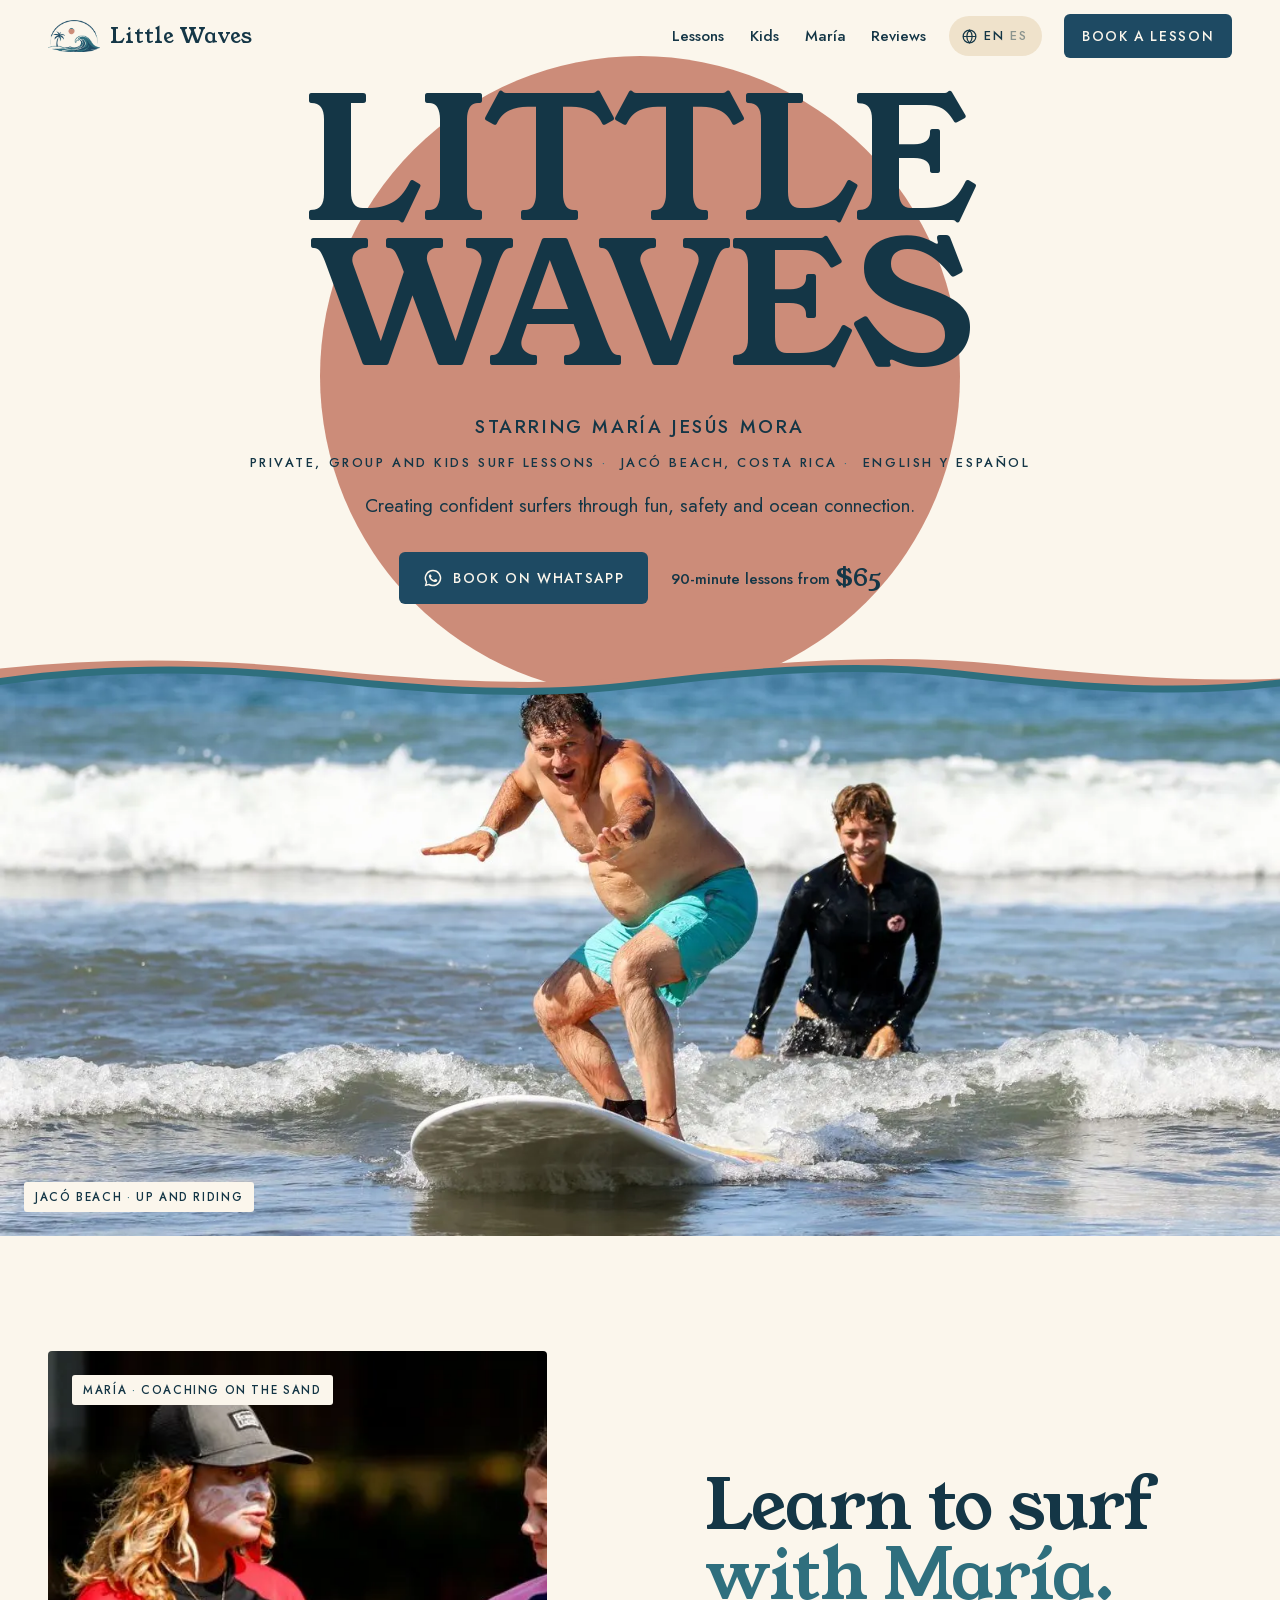
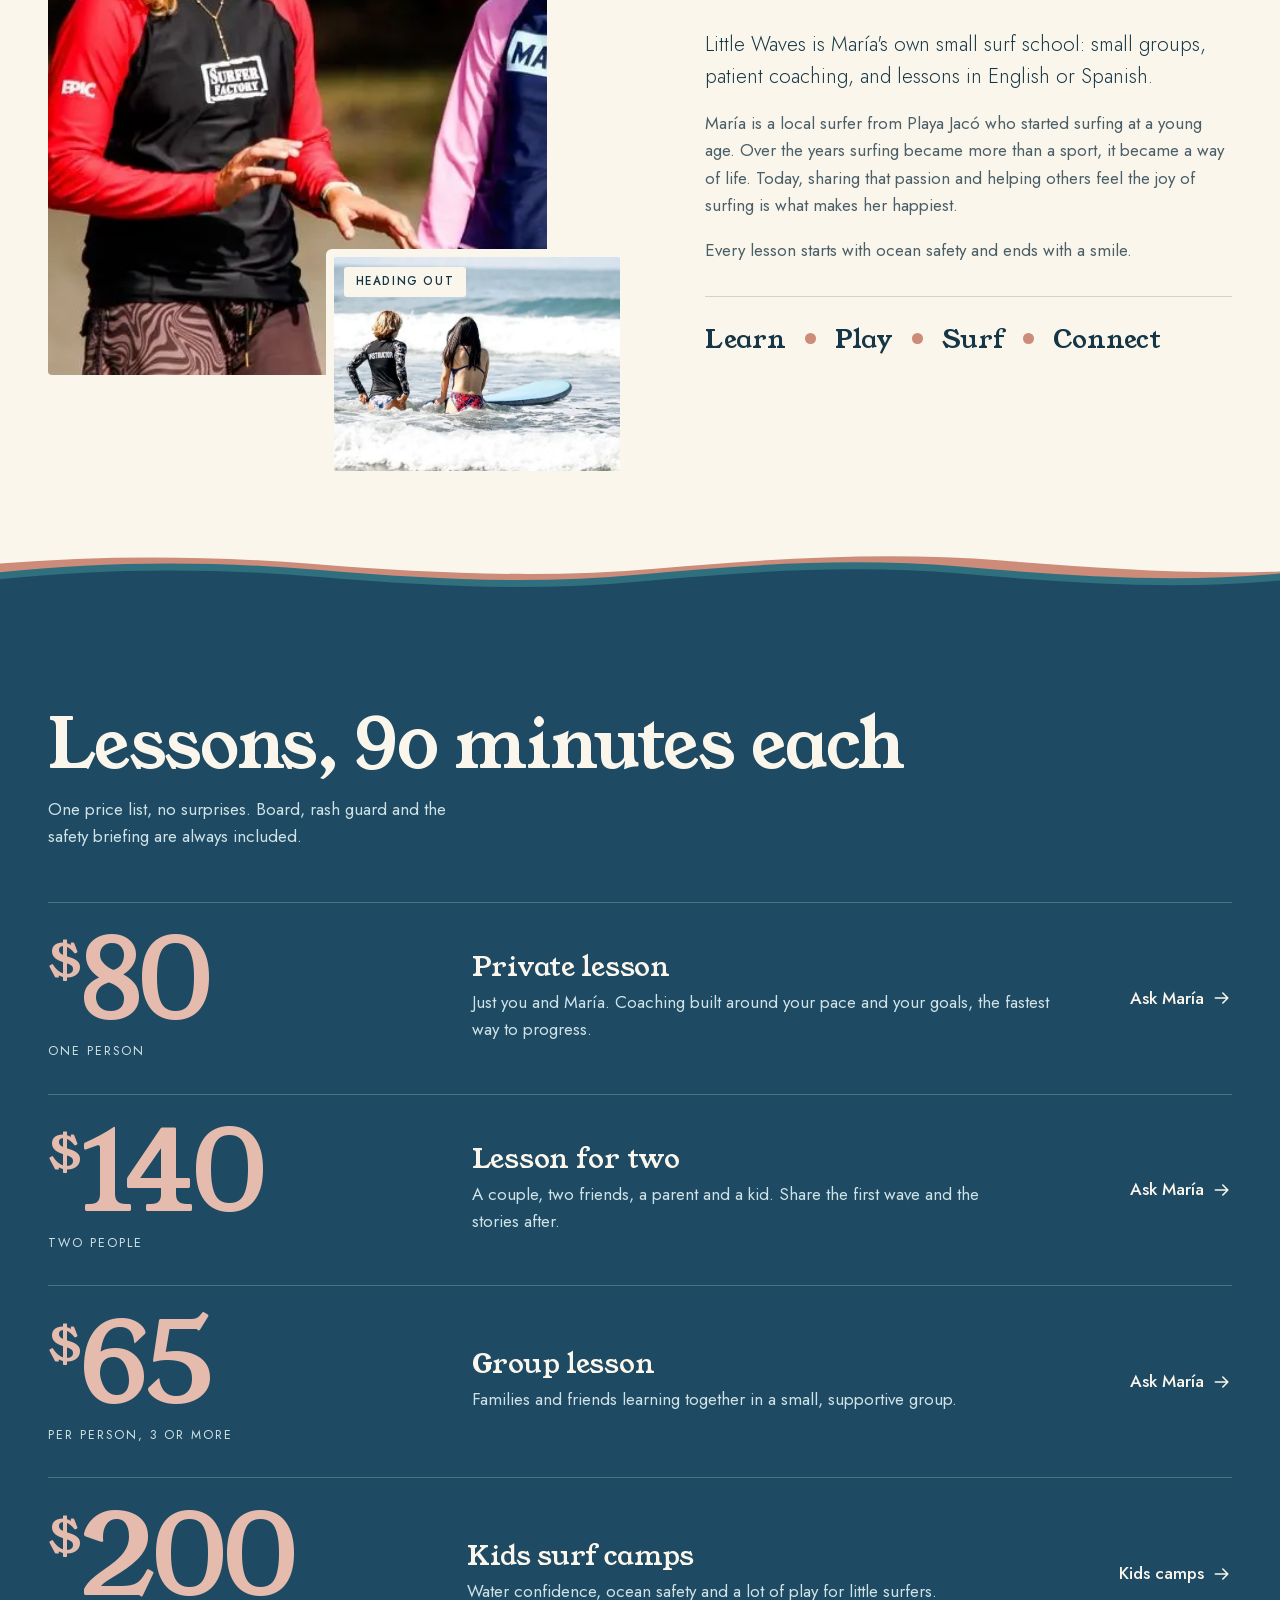
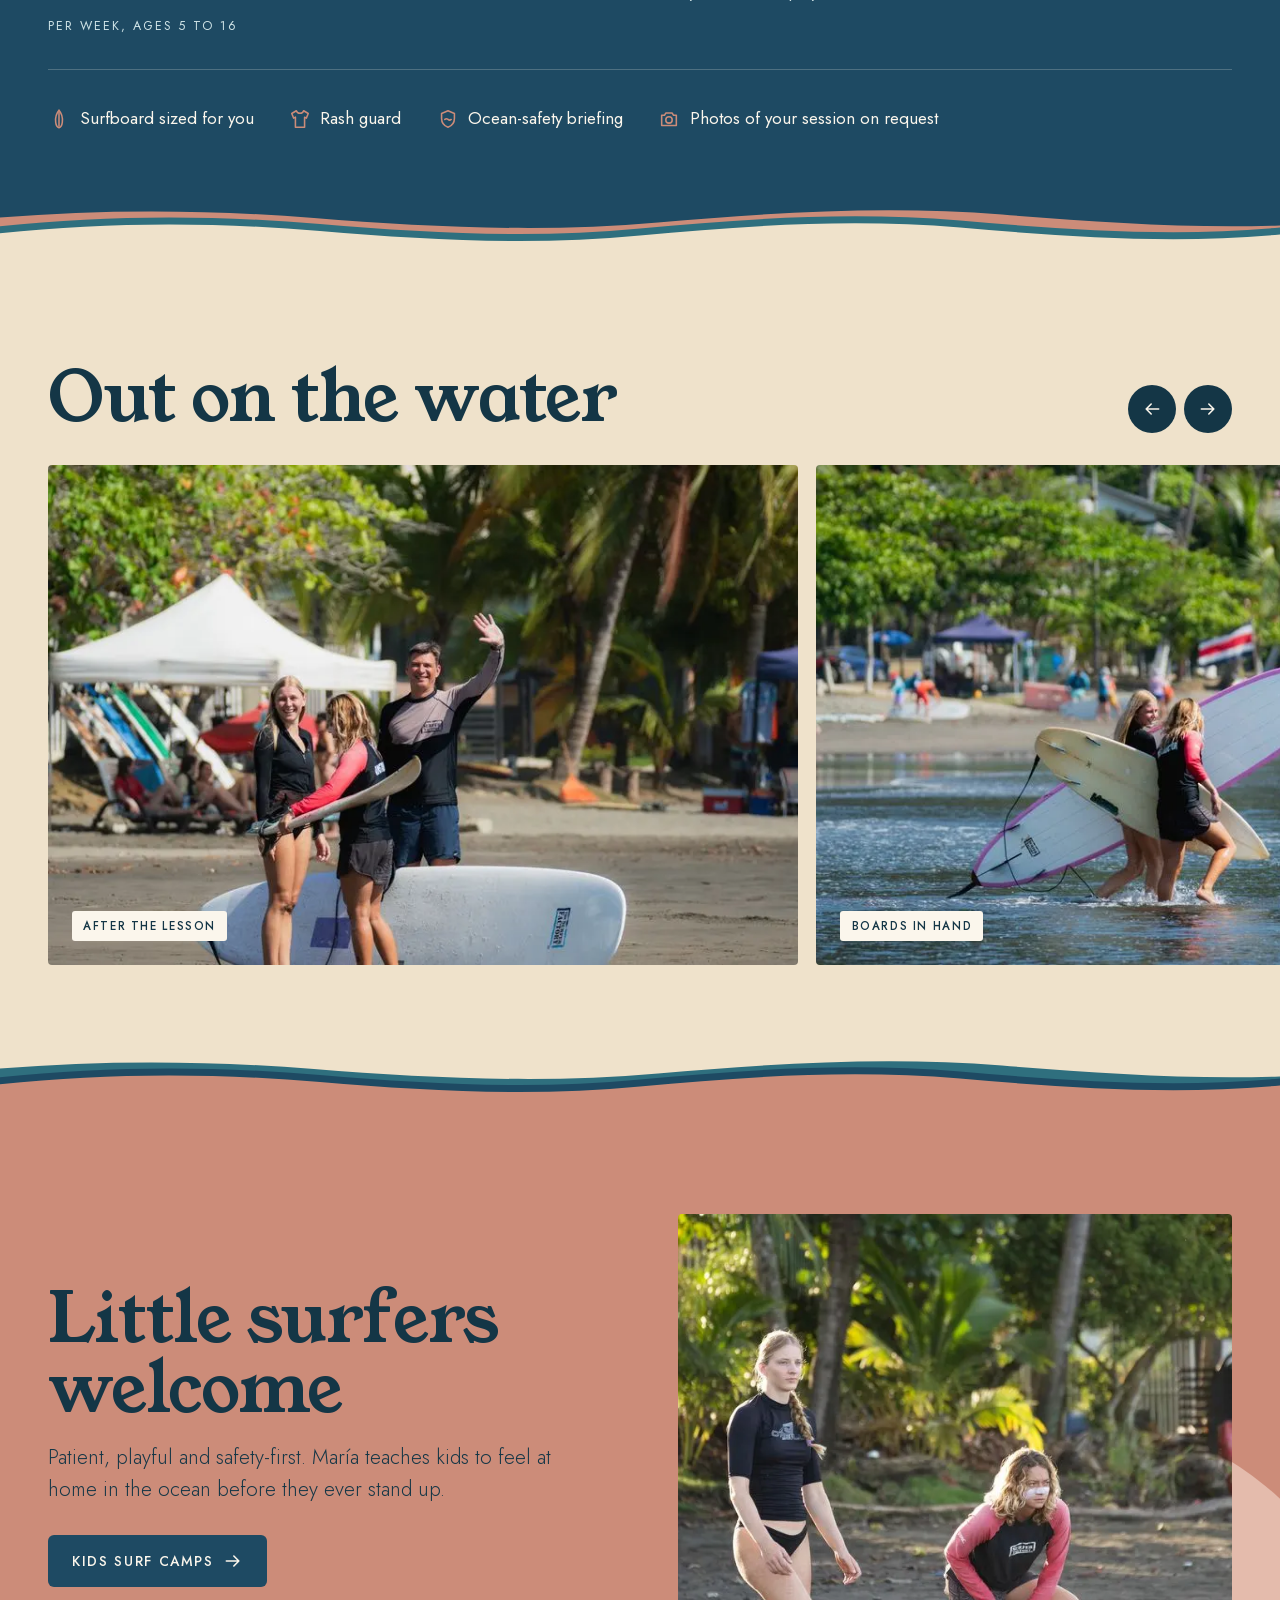
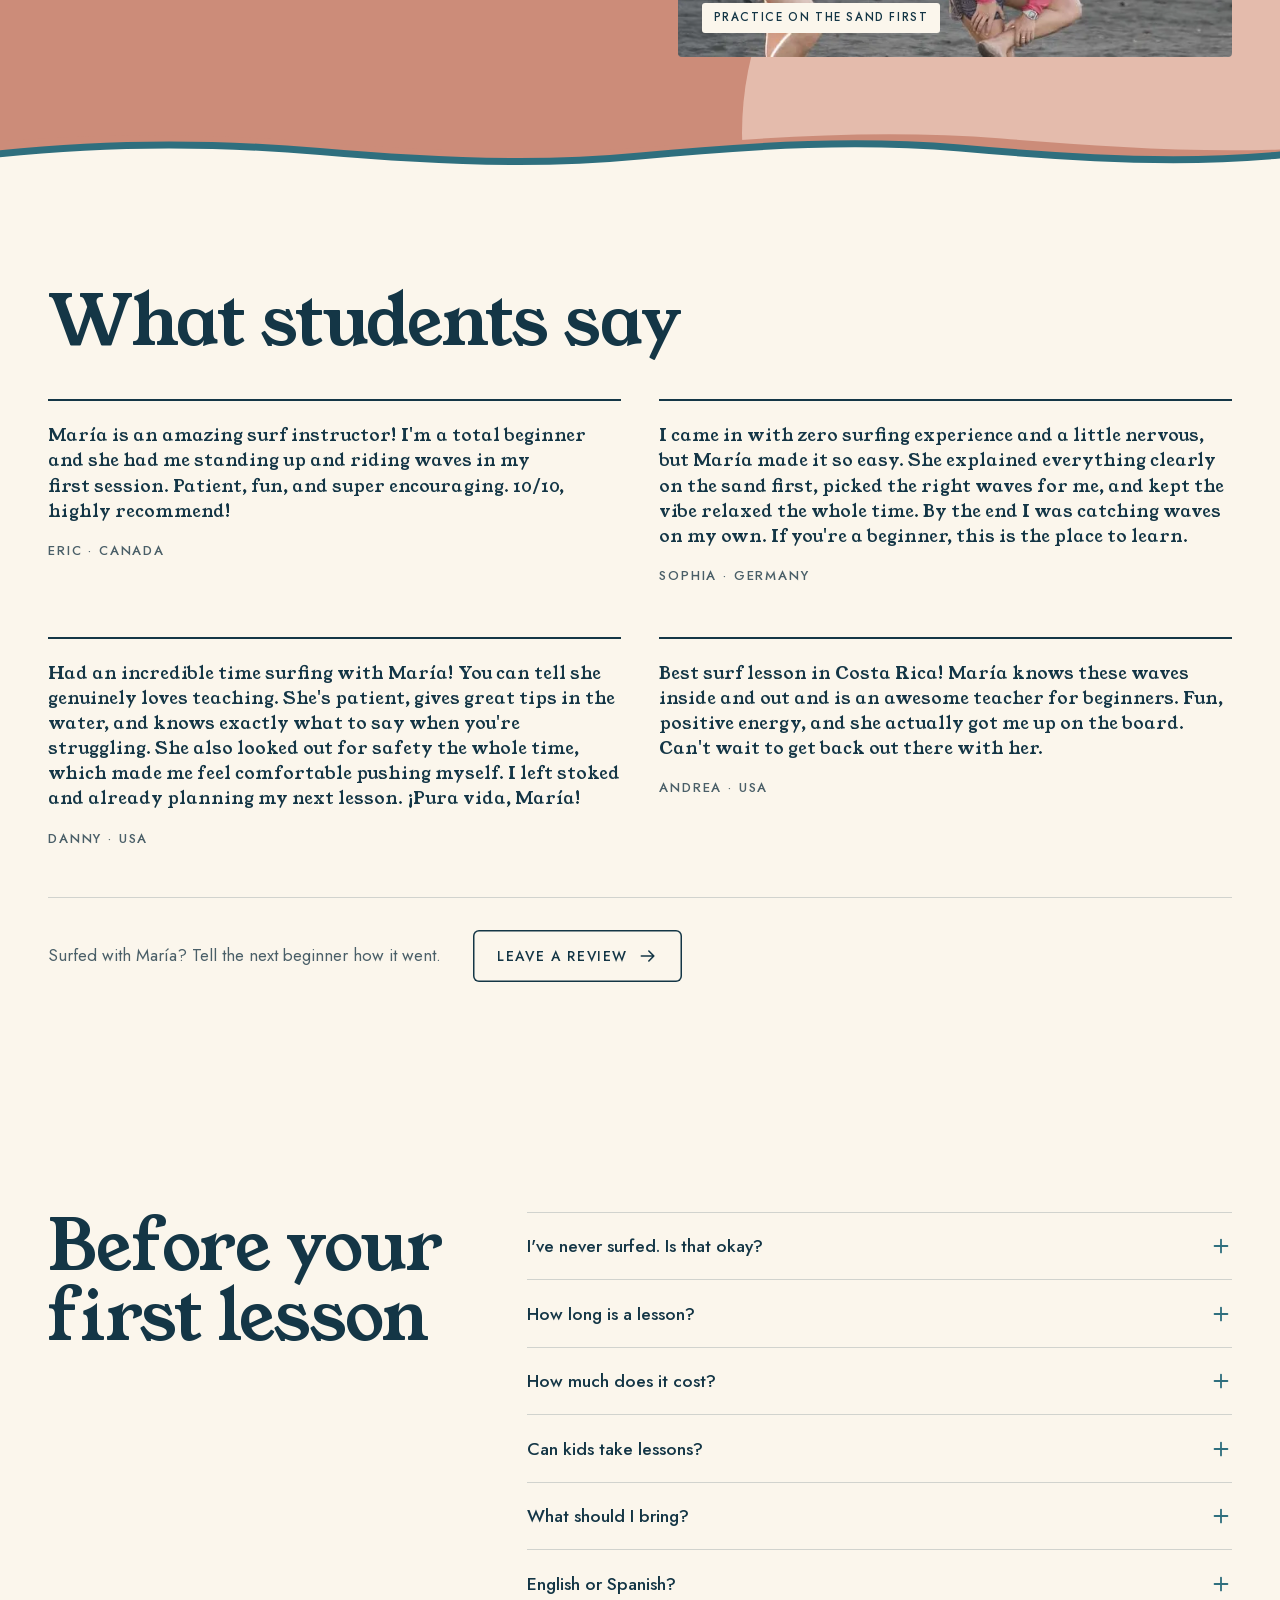
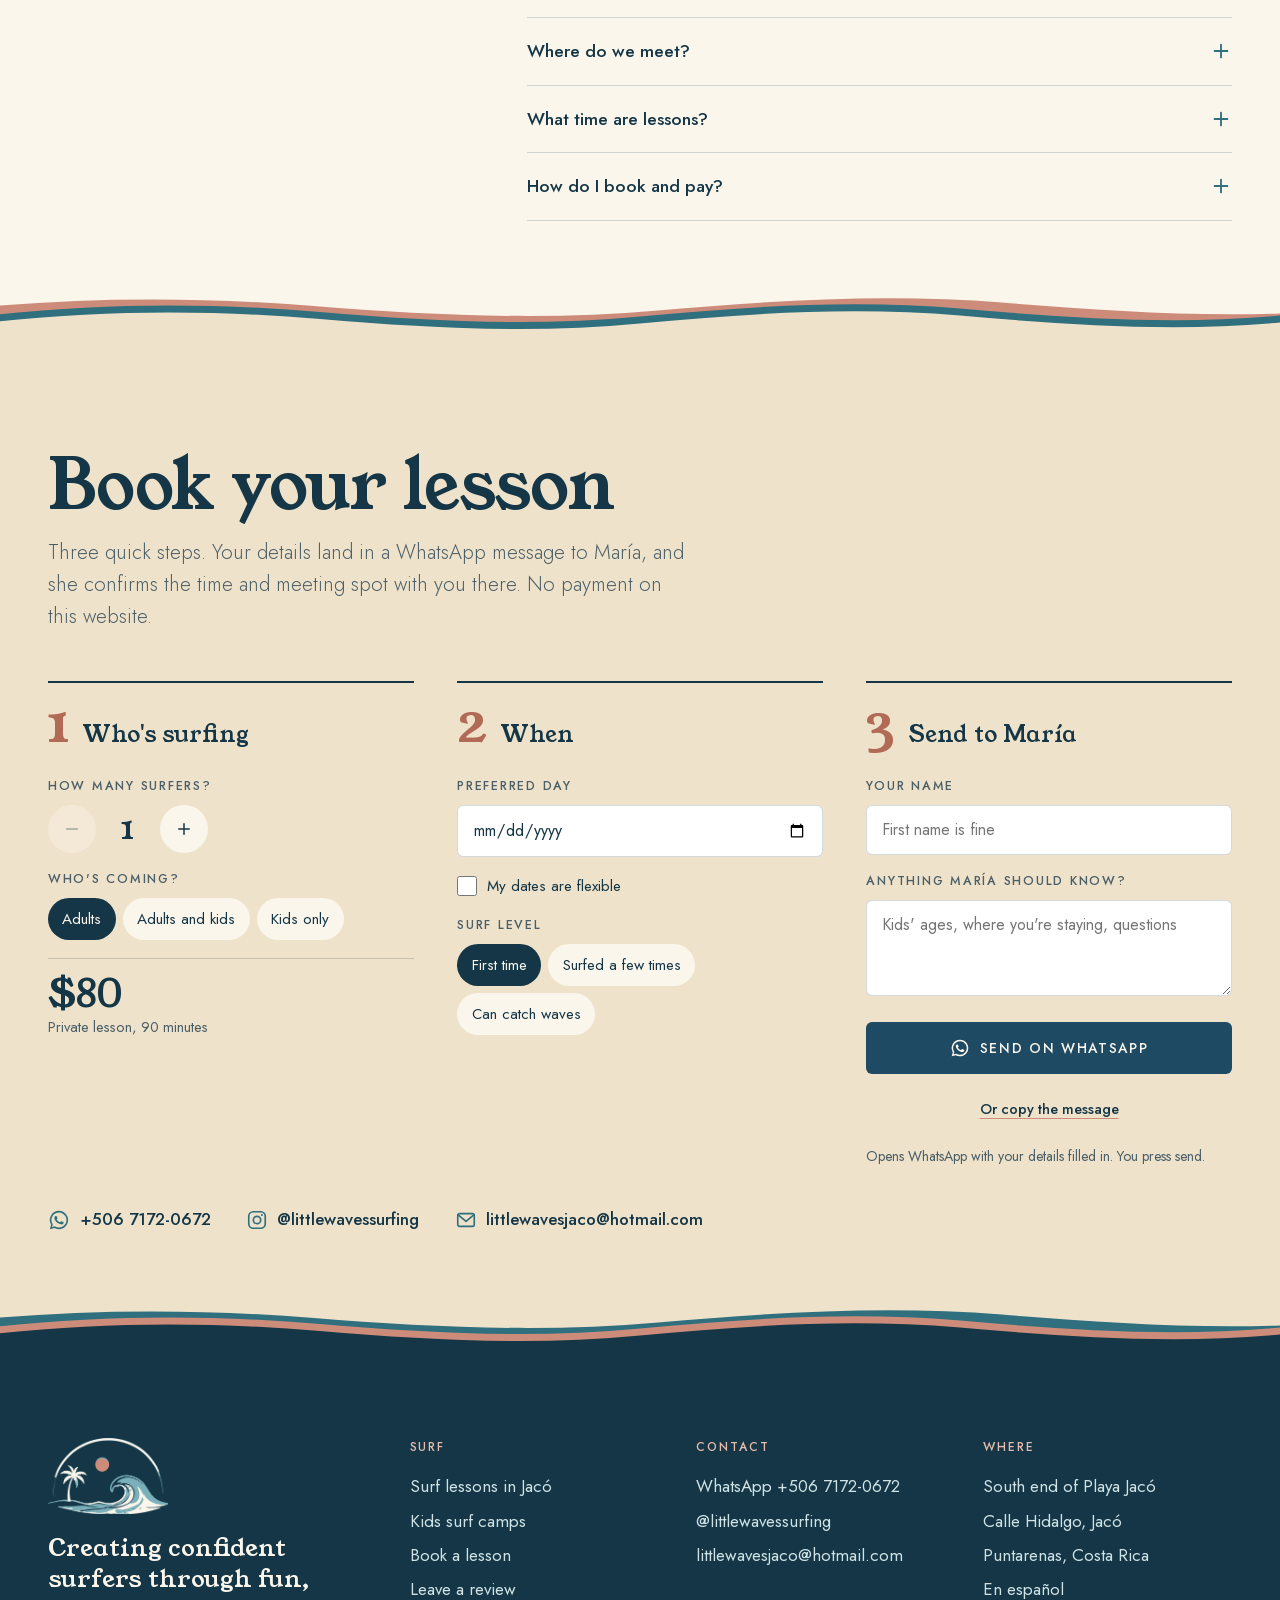
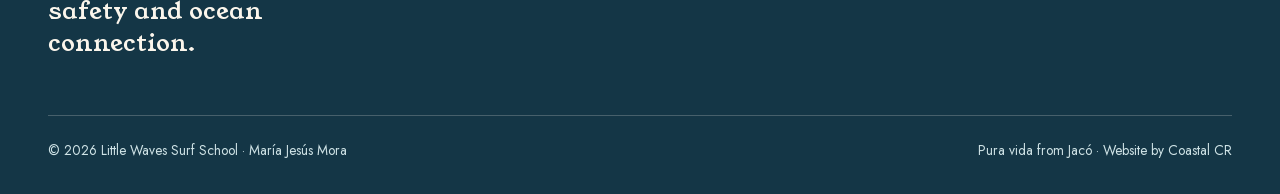
==== commit ae8a5436: "Add four real student reviews (EN/ES), remove sample reviews Co-Authored-By: Claude Opus 5.5 <norepl" ====
--- a/index.html
+++ b/index.html
@@ -196,7 +196,7 @@
 <section class="band edge b-paper pad" id="reviews" aria-labelledby="rev-h"><i class="ink" aria-hidden="true"></i>
   <div class="wrap">
     <h2 id="rev-h">What students say</h2>
-    <div class="quotes"><blockquote><span class="example">Example</span><p>I stood up on my very first wave. María made me feel safe the whole time.</p><footer>Sarah · USA</footer></blockquote><blockquote><span class="example">Example</span><p>My kids didn't want to get out of the water. Patient, fun and so good with children.</p><footer>David · Canada</footer></blockquote><blockquote><span class="example">Example</span><p>Came as a total beginner, left actually surfing. The safety talk gave me real confidence.</p><footer>Lena · Germany</footer></blockquote></div><p class="send-note" style="margin-top:1.4rem">Example reviews. Real reviews from María's students replace these.</p>
+    <div class="quotes q-even"><blockquote><p>María is an amazing surf instructor! I'm a total beginner and she had me standing up and riding waves in my first session. Patient, fun, and super encouraging. 10/10, highly recommend!</p><footer>Eric · Canada</footer></blockquote><blockquote><p>I came in with zero surfing experience and a little nervous, but María made it so easy. She explained everything clearly on the sand first, picked the right waves for me, and kept the vibe relaxed the whole time. By the end I was catching waves on my own. If you're a beginner, this is the place to learn.</p><footer>Sophia · Germany</footer></blockquote><blockquote><p>Had an incredible time surfing with María! You can tell she genuinely loves teaching. She's patient, gives great tips in the water, and knows exactly what to say when you're struggling. She also looked out for safety the whole time, which made me feel comfortable pushing myself. I left stoked and already planning my next lesson. ¡Pura vida, María!</p><footer>Danny · USA</footer></blockquote><blockquote><p>Best surf lesson in Costa Rica! María knows these waves inside and out and is an awesome teacher for beginners. Fun, positive energy, and she actually got me up on the board. Can't wait to get back out there with her.</p><footer>Andrea · USA</footer></blockquote></div>
     <div class="review-ask">
       <p>Surfed with María? Tell the next beginner how it went.</p>
       <a class="btn btn-line" href="review/">Leave a review <svg class="arrow" aria-hidden="true"><use href="#i-arrow"/></svg></a>
--- a/assets/site.css
+++ b/assets/site.css
@@ -216,9 +216,12 @@
 
 /* ---------- reviews ---------- */
 .quotes{display:grid;grid-template-columns:repeat(3,minmax(0,1fr));gap:clamp(1.5rem,3vw,3rem);margin-top:2.6rem}
+.quotes.q-even{grid-template-columns:repeat(2,minmax(0,1fr))}
 .quotes blockquote{position:relative;padding-top:1.4rem;border-top:2px solid var(--night)}
 .quotes blockquote p{font-family:var(--display);font-size:clamp(1.25rem,1.8vw,1.5rem);line-height:1.34;color:var(--night)}
-.quotes footer{margin-top:1rem;color:var(--ink-2);font-size:.92rem}
+.quotes.q-even blockquote p{font-size:clamp(1.08rem,1.35vw,1.22rem);line-height:1.45}
+.quotes.q-even{row-gap:clamp(2rem,4vw,3.4rem)}
+.quotes footer{margin-top:1rem;color:var(--ink-2);font-size:.82rem;font-weight:500;letter-spacing:.14em;text-transform:uppercase}
 .quotes .example{position:absolute;top:-.8rem;right:0;background:var(--sun);color:var(--night);font-weight:500;letter-spacing:.14em;text-transform:uppercase;font-size:.7rem;padding:.25rem .5rem;border-radius:3px}
 .review-ask{display:flex;flex-wrap:wrap;align-items:center;gap:1rem 2rem;margin-top:3rem;padding-top:2rem;border-top:1px solid var(--rule)}
 .review-ask p{color:var(--ink-2);max-width:32em}
@@ -340,7 +343,7 @@
 @media (max-width:860px){
   .maria,.kids,.faq,.split{grid-template-columns:1fr}
   .kids figure{order:-1}
-  .quotes,.steps{grid-template-columns:1fr}
+  .quotes,.quotes.q-even,.steps{grid-template-columns:1fr}
   .stations{grid-template-columns:1fr}
   .bookbar{display:flex}
   body{padding-bottom:0}
